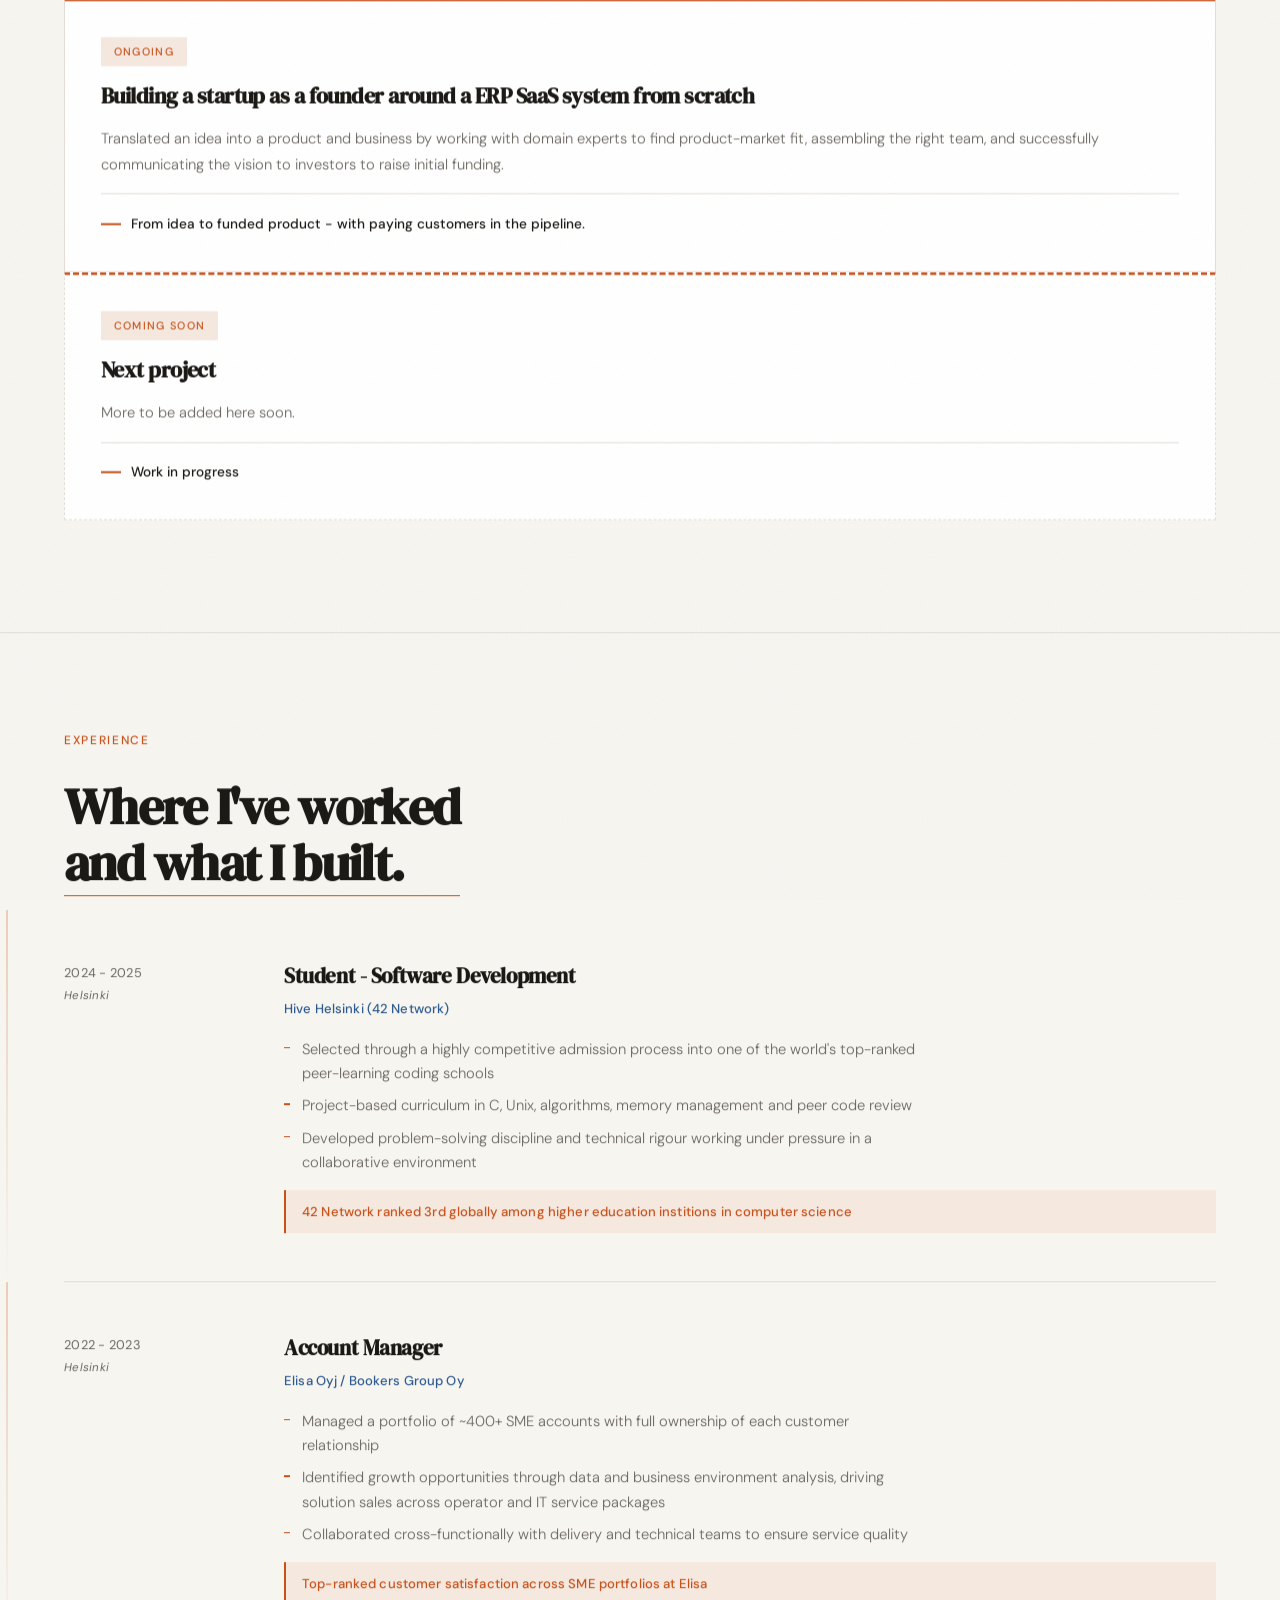
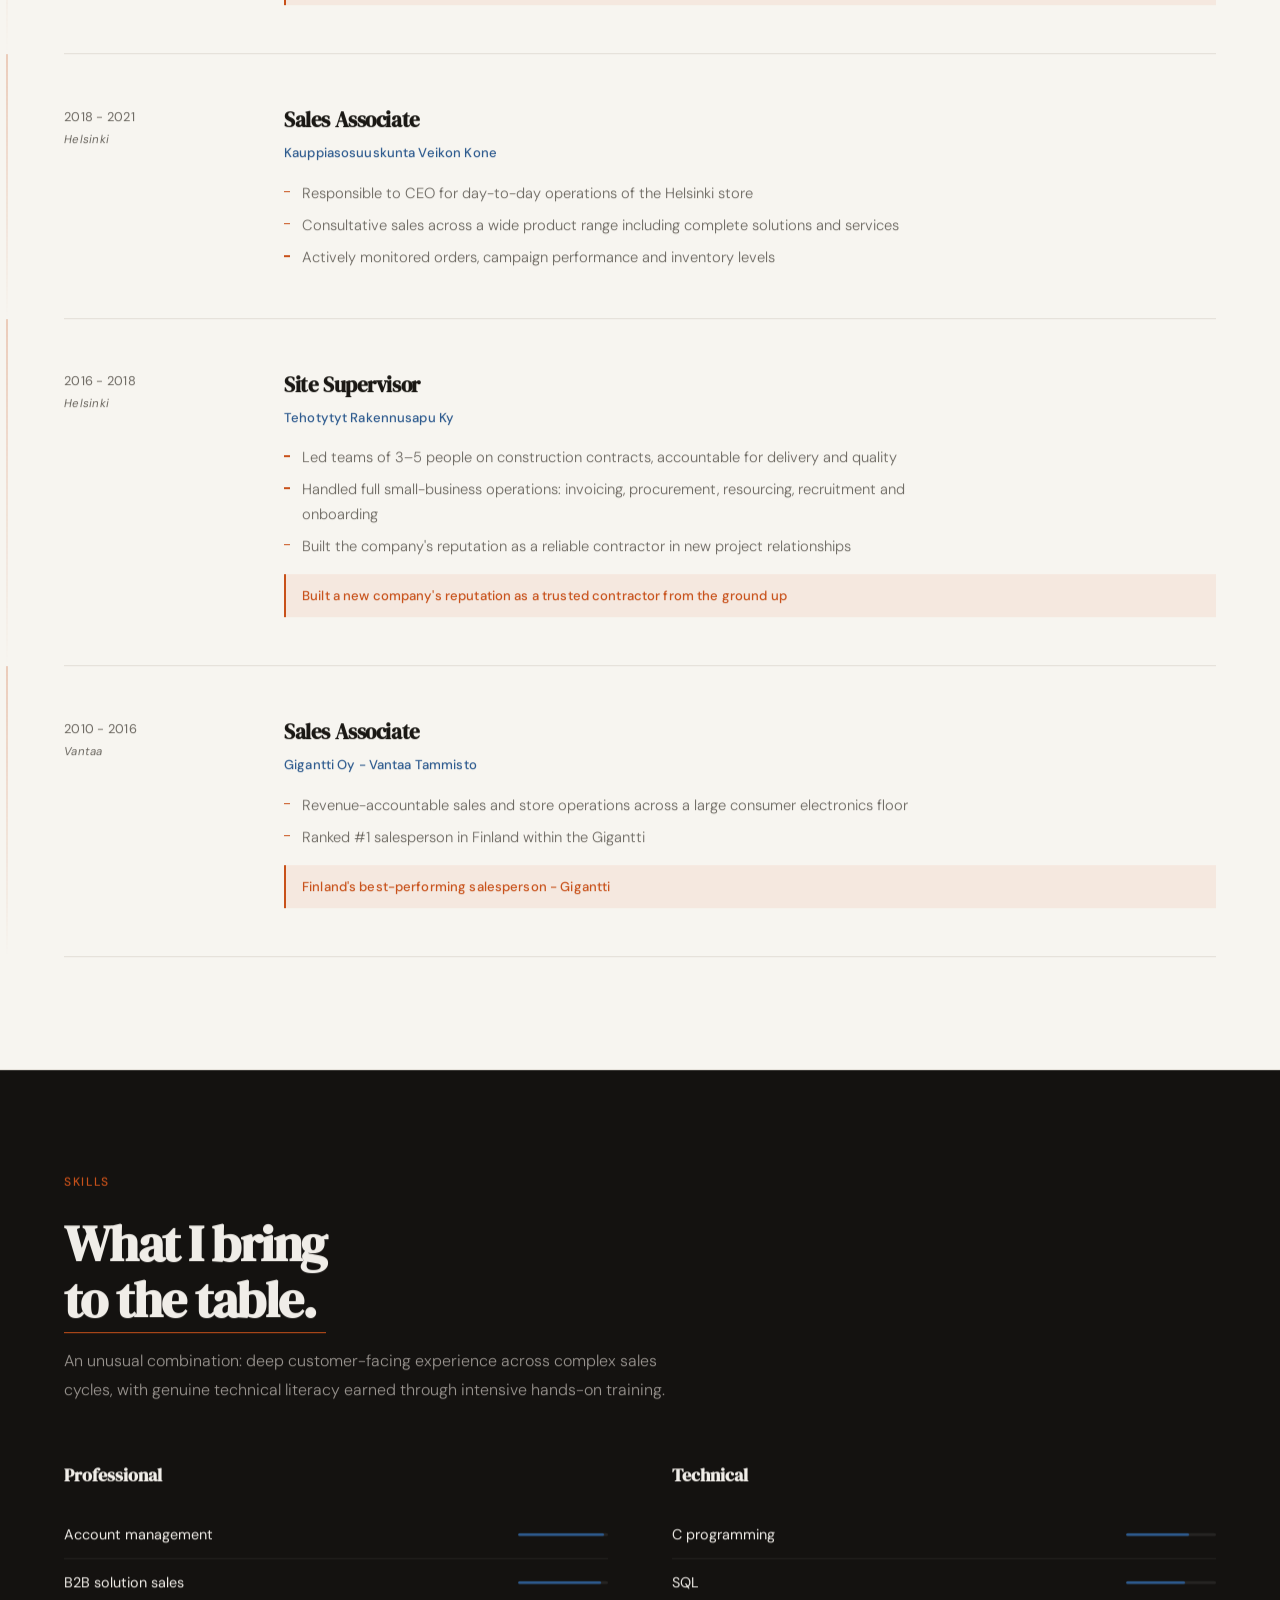
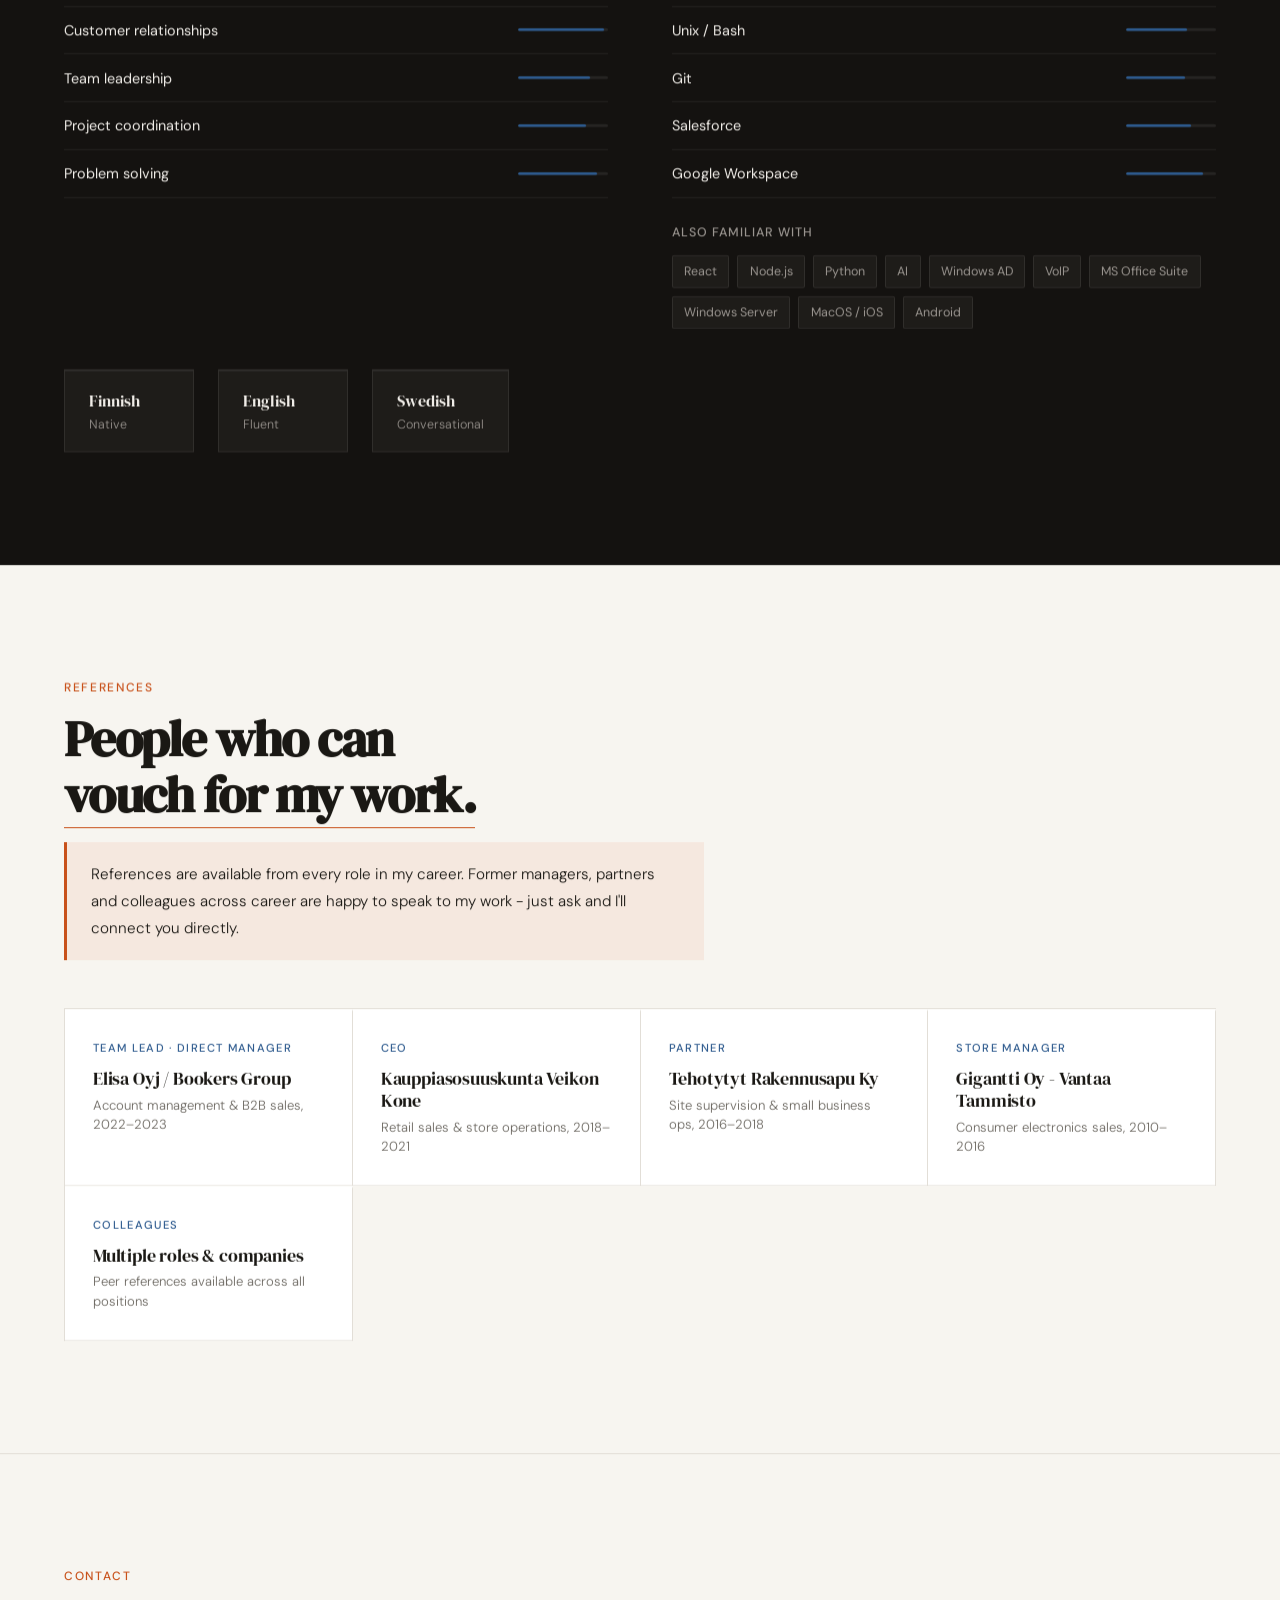
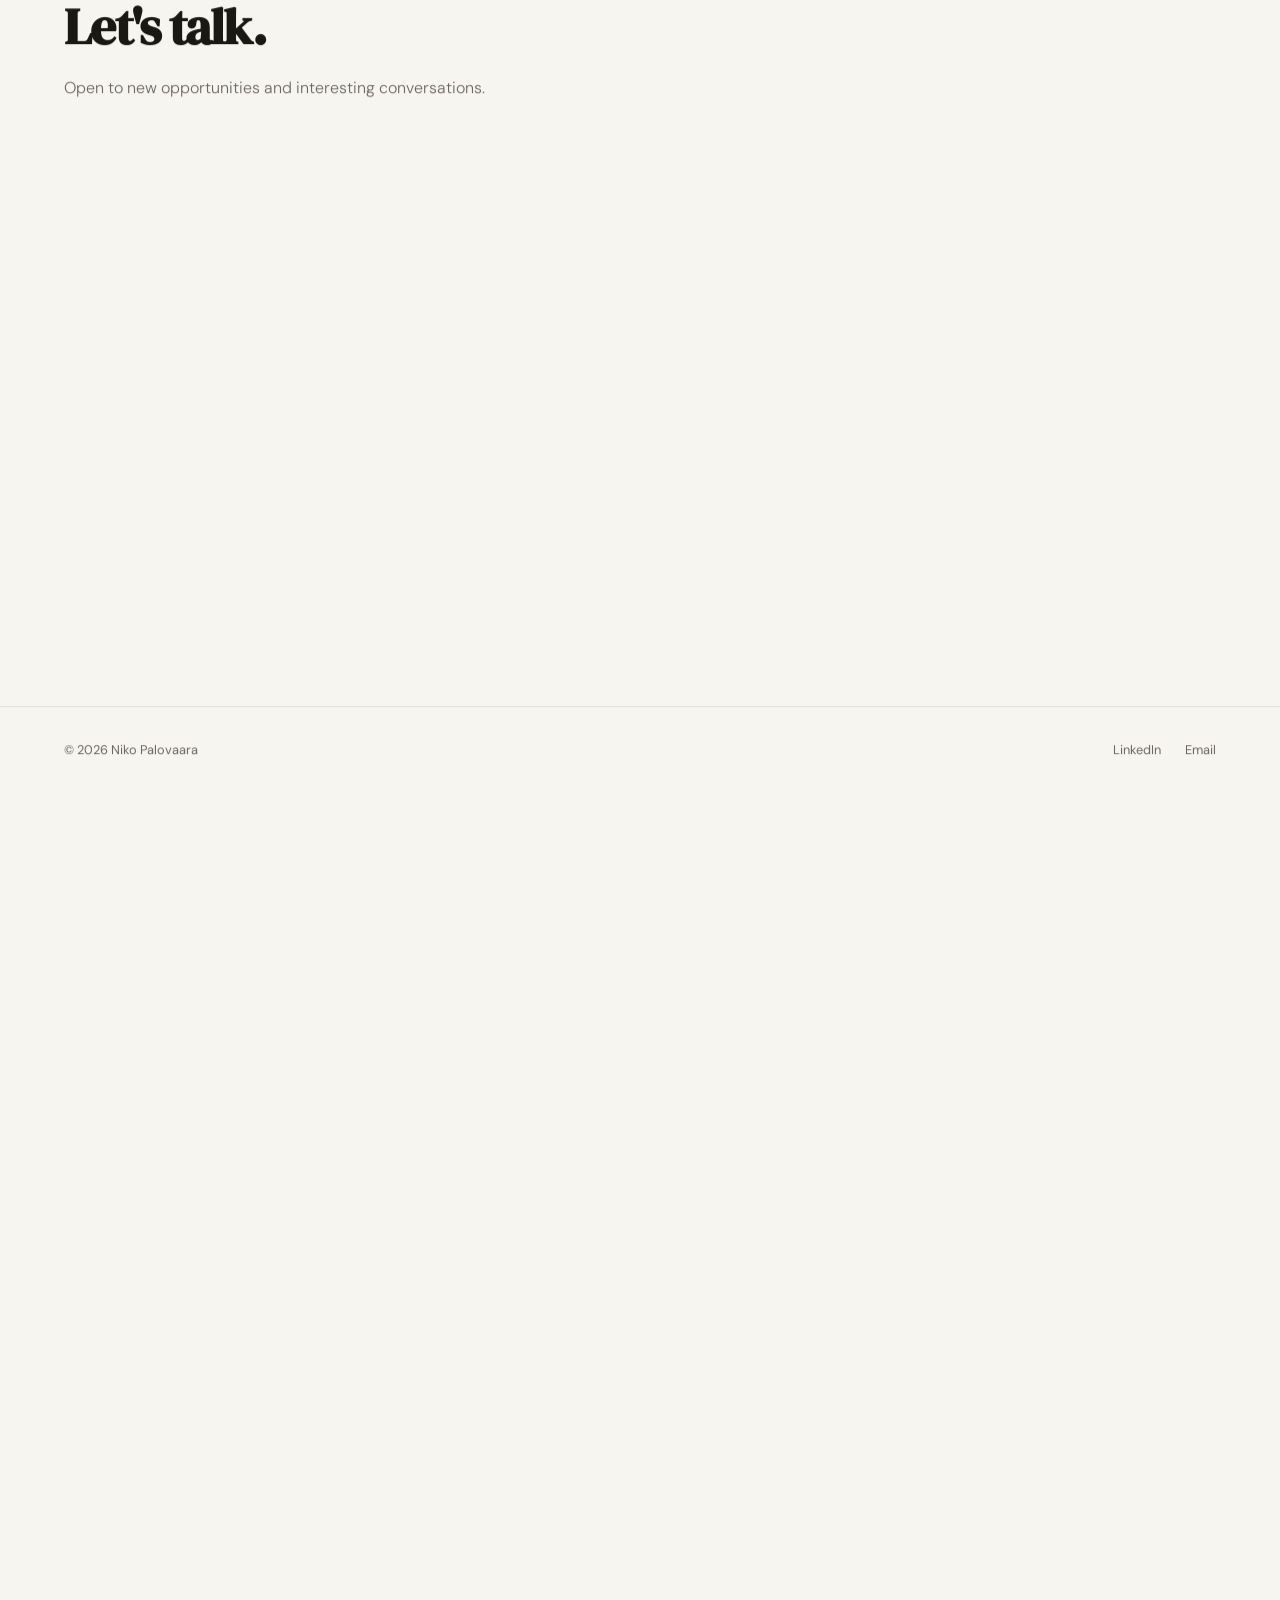
==== index.html @ 39fa77c0 "deploy updated version" ====
<!DOCTYPE html>
<html lang="en">
<head>
  <meta charset="UTF-8" />
  <meta name="viewport" content="width=device-width, initial-scale=1.0" />
  <title>Niko Palovaara - Portfolio</title>
  <link rel="preconnect" href="https://fonts.googleapis.com" />
  <link rel="preconnect" href="https://fonts.gstatic.com" crossorigin />
  <link href="https://fonts.googleapis.com/css2?family=DM+Serif+Display:ital@0;1&family=DM+Sans:wght@300;400;500&display=swap" rel="stylesheet" />
  <link rel="stylesheet" href="style.css" />
</head>
<body>

  <!-- ── NAVIGATION ── -->
  <nav>
    <a class="nav-name" href="#">Niko Palovaara</a>
    <ul class="nav-links" id="navLinks"></ul>
    <button class="nav-toggle" aria-label="Open menu" onclick="toggleNav()">
      <span></span><span></span><span></span>
    </button>
  </nav>

  <div class="nav-drawer" id="navDrawer">
    <button class="nav-drawer-close" aria-label="Close menu" onclick="closeNav()">
      <span></span><span></span>
    </button>
    <div id="navDrawerLinks"></div>
  </div>

  <!-- ── HERO ── -->
  <section class="hero">
    <div class="hero-content">
      <div class="hero-text" style="max-width: 60%;">
        <div class="hero-photo-col">
          <div class="hero-photo-wrap">
            <img src="[data-uri]" alt="Niko Palovaara" class="hero-photo" />
          </div>
        </div>
        <div class="hero-label">Sales & Management · Finland, Helsinki</div>
        <h1>Building revenue, teams, and solutions <em>from first call to signed contract.</em></h1>
        <p class="hero-sub">
          Over 10 years of sales and account management experience across domains with information technology - combined with hands-on technical skills from one of the world's
          most selective higher education institutions in computer science.
        </p>
        <div class="hero-cta-row">
          <a href="#experience" class="btn-primary">See my background</a>
          <a href="#contact" class="btn-ghost">Get in touch</a>
        </div>
      </div>
</div>
    <div class="hero-bg-text" aria-hidden="true">NP</div>
  </section>

  <!-- ── ACCOMPLISHMENTS ── -->
  <section id="accomplishments" class="section--dark">
    <div class="section-label">Accomplishments</div>
    <h2 class="section-title">A career measured<br>in results.</h2>
    <p class="section-intro">
      From leading Finland's best-performing sales floor to managing a portfolio of 400+ SME
      accounts at Elisa - the thread is consistent: real outcomes, not just activity.
    </p>
    <div class="stats-grid fade-in" id="statsGrid1"></div>
    <div class="stats-grid stats-grid--last fade-in" id="statsGrid2"></div>
  </section>

  <!-- ── SELECTED WORK ── -->
  <section id="work">
    <div class="section-label">Selected Work</div>
    <h2 class="section-title">Projects</h2>
    <p class="section-intro">
      Each project here is framed around the business problem,
      the approach taken, and the outcome delivered.
    </p>
    <div class="cases-grid fade-in" id="casesGrid"></div>
  </section>

  <!-- ── EXPERIENCE ── -->
  <section id="experience">
    <div class="section-label">Experience</div>
    <h2 class="section-title">Where I've worked<br>and what I built.</h2>
    <div class="timeline fade-in" id="timeline"></div>
  </section>

  <!-- ── SKILLS ── -->
  <section id="skills" class="section--dark">
    <div class="section-label">Skills</div>
    <h2 class="section-title">What I bring<br>to the table.</h2>
    <p class="section-intro">
      An unusual combination: deep customer-facing experience across complex sales cycles,
      with genuine technical literacy earned through intensive hands-on training.
    </p>
    <div class="skills-layout fade-in" id="skillsLayout"></div>
    <div class="lang-row fade-in" id="langRow"></div>
  </section>

  <!-- ── REFERENCES ── -->
  <section id="referrals">
    <div class="section-label">References</div>
    <h2 class="section-title">People who can<br>vouch for my work.</h2>
    <div class="referrals-intro">
      References are available from every role in my career. Former managers, partners
      and colleagues across career are happy to speak
      to my work - just ask and I'll connect you directly.
    </div>
    <div class="referrals-grid fade-in" id="referralsGrid"></div>
  </section>

  <!-- ── CONTACT ── -->
  <section id="contact">
    <div class="section-label">Contact</div>
    <h2 class="section-title">Let's talk.</h2>
    <p class="section-intro">
      Open to new opportunities and interesting conversations.
    </p>

    <div class="contact-layout fade-in">
      <div class="contact-info">

        <a id="emailLink" href="#" class="contact-link">
          <div>
            <span class="contact-link-label">Email</span>
            <span id="emailVal" class="contact-value contact-hidden">Click to reveal</span>
          </div>
          <div class="hp-field">
            <a href="/cdn-cgi/l/email-protection#4b2c24242c272e0b2c262a222765282426">Email</a>
          </div>
        </a>

        <a id="phoneLink" href="#" class="contact-link">
          <div>
            <span class="contact-link-label">Phone</span>
            <span id="phoneVal" class="contact-value contact-hidden">Click to reveal</span>
          </div>
          <div class="hp-field">
            <a href="tel:+358509999999">Phone</a>
          </div>
        </a>

        <div class="contact-link contact-link--badge">
          <div>
            <span class="contact-link-label">LinkedIn</span>
            <a href="https://fi.linkedin.com/in/nikopalovaara" target="_blank" rel="noopener" class="li-custom-badge">
              <div class="li-badge-avatar">
                <img id="liAvatar" alt="Niko Palovaara" class="li-badge-avatar-img" />
              </div>
              <div class="li-badge-body">
                <div class="li-badge-name">Niko Palovaara</div>
                <div class="li-badge-title">Solving problems and providing solutions</div>
                <div class="li-badge-meta">
                  <svg width="13" height="13" viewBox="0 0 24 24" fill="#0A66C2" xmlns="http://www.w3.org/2000/svg">
                    <path d="M20.447 20.452h-3.554v-5.569c0-1.328-.027-3.037-1.852-3.037-1.853 0-2.136 1.445-2.136 2.939v5.667H9.351V9h3.414v1.561h.046c.477-.9 1.637-1.85 3.37-1.85 3.601 0 4.267 2.37 4.267 5.455v6.286zM5.337 7.433a2.062 2.062 0 0 1-2.063-2.065 2.064 2.064 0 1 1 2.063 2.065zm1.782 13.019H3.555V9h3.564v11.452zM22.225 0H1.771C.792 0 0 .774 0 1.729v20.542C0 23.227.792 24 1.771 24h20.451C23.2 24 24 23.227 24 22.271V1.729C24 .774 23.2 0 22.222 0h.003z"/>
                  </svg>
                  <span>View profile</span>
                </div>
              </div>
            </a>
          </div>
        </div>

        <div class="contact-link contact-link--static">
          <div>
            <span class="contact-link-label">Based in</span>
            Helsinki, Finland
          </div>
        </div>

      </div>
    </div>
  </section>

  <!-- ── FOOTER ── -->
  <footer>
    <span>© 2026 Niko Palovaara</span>
    <div class="footer-links">
      <a href="https://linkedin.com/in/nikopalovaara" target="_blank" rel="noopener">LinkedIn</a>
      <a id="footerEmail" href="#">Email</a>
    </div>
  </footer>

  <script src="script.js"></script>
</body>
</html>
---- style.css ----
*, *::before, *::after { box-sizing: border-box; margin: 0; padding: 0; }

:root {
  --bg: #F7F5F0;
  --surface: #FFFFFF;
  --ink: #1A1814;
  --ink-muted: #6B6760;
  --accent: #C8511A;
  --accent-light: #F5E8DF;
  --border: #E2DED7;
  --serif: 'DM Serif Display', Georgia, serif;
  --sans: 'DM Sans', system-ui, sans-serif;
  --accent2: #2D5A8E;
  --accent2-light: #E0EAF5;
  --dark-bg: #141210;
  --dark-surface: #1E1C19;
  --dark-border: rgba(255,255,255,0.08);
  --dark-ink: #F0EDE8;
  --dark-muted: #9A9590;
}

html { scroll-behavior: smooth; }

body {
  font-family: var(--sans);
  background: var(--bg);
  color: var(--ink);
  font-size: 16px;
  line-height: 1.7;
}

nav {
  position: fixed;
  top: 0; left: 0; right: 0;
  z-index: 100;
  display: flex;
  justify-content: space-between;
  align-items: center;
  padding: 1.25rem 5%;
  background: rgba(247, 245, 240, 0.9);
  backdrop-filter: blur(12px);
  border-bottom: 1px solid var(--border);
}

.nav-name {
  font-family: var(--serif);
  font-size: 1.15rem;
  letter-spacing: -0.02em;
  color: var(--ink);
  text-decoration: none;
}

.nav-links { display: flex; gap: 2rem; list-style: none; align-items: center; }

/* ── NAV LINKEDIN ICON (desktop) ── */
.nav-li-btn {
  display: flex;
  align-items: center;
  justify-content: center;
  width: 30px;
  height: 30px;
  border-radius: 50%;
  background: var(--ink-muted);
  flex-shrink: 0;
  text-decoration: none;
  transition: opacity 0.2s, transform 0.2s;
}
.nav-li-btn:hover { background: var(--accent); opacity: 0.82; transform: scale(1.08); }
.nav-li-btn svg { width: 15px; height: 15px; fill: #fff; display: block; }

/* ── NAV LINKEDIN LINK (mobile drawer) ── */
.nav-drawer-li {
  display: flex;
  align-items: center;
  gap: 0.6rem;
}
.nav-drawer-li svg { width: 22px; height: 22px; fill: #0A66C2; flex-shrink: 0; }

.nav-links a {
  font-size: 0.85rem;
  font-weight: 500;
  letter-spacing: 0.06em;
  text-transform: uppercase;
  color: var(--ink-muted);
  text-decoration: none;
  transition: color 0.2s;
}

.nav-links a:hover { color: var(--accent); }

.hero {
  min-height: 100vh;
  display: flex;
  flex-direction: column;
  justify-content: flex-end;
  padding: 10rem 5% 6rem;
  border-bottom: 1px solid var(--border);
  position: relative;
  overflow: hidden;
}

/* ── Hero layout: single column, text + photo stacked ── */
.hero-content {
  display: flex;
  flex-direction: row;
  align-items: flex-end;
  width: 100%;
  position: relative;
  z-index: 1;
}

.hero-text {
  display: flex;
  flex-direction: column;
  max-width: 60%;
}

/* Photo: sits above the text in the hero-text column, editorial byline style */
.hero-photo-col {
  margin-bottom: 2rem;
}

.hero-photo-wrap {
  width: 200px;
  height: 200px;
  border-radius: 50%;
  overflow: hidden;
  border: 2px solid var(--border);
  box-shadow: 0 0 0 6px var(--bg), 0 0 0 7px var(--border);
}

.hero-photo {
  width: 100%;
  height: 100%;
  object-fit: cover;
  object-position: center 12%;
  display: block;
  filter: grayscale(15%);
  transition: filter 0.4s ease;
}

.hero-photo:hover { filter: grayscale(0%); }

.hero-label {
  display: inline-flex;
  align-items: center;
  gap: 0.75rem;
  font-size: 0.72rem;
  font-weight: 500;
  letter-spacing: 0.16em;
  text-transform: uppercase;
  color: var(--accent);
  margin-bottom: 1.75rem;
}

.hero h1 {
  font-family: var(--serif);
  font-size: clamp(3rem, 6.5vw, 6.2rem);
  line-height: 1.04;
  letter-spacing: -0.04em;
  color: var(--ink);
  max-width: 17ch;
  margin-bottom: 2.25rem;
}

.hero h1 em { font-style: italic; color: var(--accent); }

.hero-sub {
  font-size: 1.1rem;
  color: var(--ink-muted);
  max-width: 48ch;
  margin-bottom: 3.25rem;
  font-weight: 300;
  line-height: 1.8;
}

.hero-cta-row { display: flex; gap: 1rem; align-items: center; flex-wrap: wrap; }

.btn-primary {
  display: inline-block;
  background: var(--accent);
  color: #fff;
  padding: 0.9rem 2.25rem;
  border-radius: 2px;
  font-size: 0.85rem;
  font-weight: 500;
  text-decoration: none;
  letter-spacing: 0.06em;
  text-transform: uppercase;
  transition: opacity 0.2s, transform 0.2s;
}

.btn-primary:hover { opacity: 0.88; transform: translateY(-1px); }

.btn-ghost {
  display: inline-block;
  color: var(--ink);
  padding: 0.85rem 0;
  font-size: 0.9rem;
  font-weight: 500;
  text-decoration: none;
  border-bottom: 1.5px solid var(--ink);
  transition: color 0.2s, border-color 0.2s;
}

.btn-ghost:hover { color: var(--accent); border-color: var(--accent); }

.hero-bg-text {
  position: absolute;
  right: -1%;
  bottom: -8%;
  font-family: var(--serif);
  font-size: clamp(10rem, 22vw, 26rem);
  color: rgba(0,0,0,0.025);
  user-select: none;
  pointer-events: none;
  line-height: 1;
  letter-spacing: -0.05em;
}

section { padding: 7rem 5%; border-bottom: 1px solid var(--border); }

/* ── DARK SECTIONS ── */
section.section--dark {
  background: var(--dark-bg);
  border-bottom-color: var(--dark-border);
}

section.section--dark .section-label { color: var(--accent); }

section.section--dark .section-title { color: var(--dark-ink); }

section.section--dark .section-intro { color: var(--dark-muted); }

/* Stat cards on dark background */
section.section--dark .stat-card {
  background: var(--dark-surface);
}

section.section--dark .stats-grid {
  border-color: var(--dark-border);
}

section.section--dark .stat-card {
  border-color: var(--dark-border);
}

section.section--dark .stat-label { color: var(--dark-ink); }

section.section--dark .stat-context { color: var(--dark-muted); }

section.section--dark .section-title::after { background: var(--accent); }

/* Skills on dark */
section.section--dark .skill-group h3 { color: var(--dark-ink); }
section.section--dark .skill-name { color: var(--dark-ink); }
section.section--dark .skill-item { border-bottom-color: var(--dark-border); }
section.section--dark .skill-bar-wrap { background: var(--dark-border); }
section.section--dark .skill-bar { background: var(--accent2); }
section.section--dark .skill-tag {
  background: var(--dark-surface);
  border-color: var(--dark-border);
  color: var(--dark-muted);
}
section.section--dark .skill-also-label { color: var(--dark-muted); }
section.section--dark .lang-card {
  background: var(--dark-surface);
  border-color: var(--dark-border);
}
section.section--dark .lang-name { color: var(--dark-ink); }
section.section--dark .lang-level { color: var(--dark-muted); }

.section-label {
  font-size: 0.75rem;
  font-weight: 500;
  letter-spacing: 0.14em;
  text-transform: uppercase;
  color: var(--accent);
  margin-bottom: 0.75rem;
}

.section-title {
  font-family: var(--serif);
  font-size: clamp(2rem, 4vw, 3.2rem);
  letter-spacing: -0.03em;
  line-height: 1.1;
  color: var(--ink);
  margin-bottom: 1.25rem;
}

.section-intro {
  font-size: 1rem;
  color: var(--ink-muted);
  max-width: 56ch;
  font-weight: 300;
  line-height: 1.8;
  margin-bottom: 3.5rem;
}

.stats-grid {
  display: grid;
  grid-template-columns: repeat(auto-fit, minmax(200px, 1fr));
  gap: 0;
  border-top: 1px solid var(--border);
  border-left: 1px solid var(--border);
  margin-bottom: 0;
}

.stat-card {
  background: var(--surface);
  padding: 2.75rem 2.25rem;
  display: flex;
  flex-direction: column;
  gap: 0.6rem;
  border-right: 1px solid var(--border);
  border-bottom: 1px solid var(--border);
}

.stat-number {
  font-family: var(--serif);
  font-size: 3.5rem;
  line-height: 1;
  letter-spacing: -0.05em;
  color: var(--accent);
}

.stat-label {
  font-size: 0.85rem;
  font-weight: 500;
  color: var(--ink);
  line-height: 1.4;
}

.stat-context {
  font-size: 0.8rem;
  color: var(--ink-muted);
  font-weight: 300;
}
.case-card {
  background: var(--surface);
  border: 1px solid var(--border);
  border-top: 3px solid var(--accent);
  padding: 2.25rem;
  display: flex;
  flex-direction: column;
  gap: 1rem;
  transition: border-color 0.2s;
}

.case-card:hover { border-color: var(--accent); }

.case-tag {
  display: inline-block;
  background: var(--accent-light);
  color: var(--accent);
  font-size: 0.68rem;
  font-weight: 500;
  letter-spacing: 0.12em;
  text-transform: uppercase;
  padding: 0.32rem 0.8rem;
  border-radius: 1px;
  align-self: flex-start;
}

.case-card h3 {
  font-family: var(--serif);
  font-size: 1.4rem;
  letter-spacing: -0.025em;
  line-height: 1.25;
  color: var(--ink);
}

.case-card p {
  font-size: 0.92rem;
  color: var(--ink-muted);
  font-weight: 300;
  line-height: 1.75;
  flex: 1;
}

.case-result {
  border-top: 1px solid var(--border);
  padding-top: 1.1rem;
  font-size: 0.85rem;
  font-weight: 500;
  color: var(--ink);
  display: flex;
  align-items: center;
  gap: 0.6rem;
}

.case-result::before {
  content: '';
  display: inline-block;
  width: 20px;
  height: 2px;
  background: var(--accent);
  flex-shrink: 0;
}
/* ── CASE STUDIES ── */
.timeline { display: flex; flex-direction: column; }

.timeline-item {
  display: grid;
  grid-template-columns: 180px 1fr;
  gap: 2.5rem;
  padding: 3rem 0;
  border-bottom: 1px solid var(--border);
}

.timeline-period {
  font-size: 0.8rem;
  color: var(--ink-muted);
  padding-top: 0.3rem;
  font-weight: 400;
  line-height: 1.5;
  letter-spacing: 0.02em;
}

.timeline-org {
  font-size: 0.72rem;
  color: var(--ink-muted);
  margin-top: 0.3rem;
  font-style: italic;
}

.timeline-content h3 {
  font-family: var(--serif);
  font-size: 1.3rem;
  color: var(--ink);
  margin-bottom: 0.3rem;
  letter-spacing: -0.02em;
}

.timeline-company {
  font-size: 0.82rem;
  color: var(--accent2);
  font-weight: 500;
  margin-bottom: 1rem;
  letter-spacing: 0.01em;
}

.timeline-content ul {
  list-style: none;
  display: flex;
  flex-direction: column;
  gap: 0.5rem;
}

.timeline-content ul li {
  font-size: 0.92rem;
  color: var(--ink-muted);
  padding-left: 1.1rem;
  position: relative;
  font-weight: 300;
  line-height: 1.65;
  max-width: 64ch;
}

.timeline-content ul li::before {
  content: '';
  position: absolute;
  left: 0;
  top: 0.68em;
  width: 6px;
  height: 1.5px;
  background: var(--accent);
}

.timeline-highlight {
  margin-top: 1rem;
  background: var(--accent-light);
  border-left: 2px solid var(--accent);
  padding: 0.65rem 1rem;
  font-size: 0.82rem;
  color: var(--accent);
  font-weight: 500;
  letter-spacing: 0.01em;
}

.skills-layout {
  display: grid;
  grid-template-columns: 1fr 1fr;
  gap: 4rem;
}

.skill-group h3 {
  font-family: var(--serif);
  font-size: 1.1rem;
  margin-bottom: 1.25rem;
  color: var(--ink);
}

.skill-item {
  display: flex;
  justify-content: space-between;
  align-items: center;
  padding: 0.7rem 0;
  border-bottom: 1px solid var(--border);
  font-size: 0.9rem;
}

.skill-name { color: var(--ink); font-weight: 400; }

.skill-bar-wrap {
  width: 90px;
  height: 3px;
  background: var(--border);
  border-radius: 2px;
  overflow: hidden;
}

.skill-bar { height: 100%; background: var(--accent2); border-radius: 2px; }

.skill-tags { display: flex; flex-wrap: wrap; gap: 0.5rem; margin-top: 0.5rem; }

.skill-tag {
  background: var(--bg);
  border: 1px solid var(--border);
  color: var(--ink-muted);
  font-size: 0.78rem;
  padding: 0.3rem 0.7rem;
  border-radius: 2px;
}

.lang-row { display: flex; gap: 1.5rem; flex-wrap: wrap; margin-top: 2.5rem; }

.lang-card {
  background: var(--surface);
  border: 1px solid var(--border);
  border-top: 2px solid var(--accent2);
  padding: 1rem 1.5rem;
  min-width: 130px;
}

.lang-name { font-family: var(--serif); font-size: 1rem; color: var(--ink); }
.lang-level { font-size: 0.78rem; color: var(--ink-muted); font-weight: 300; }

.contact-layout {
  display: flex;
  align-items: flex-start;
  gap: 4rem;
}

.contact-info { display: flex; flex-direction: column; flex: 1; max-width: 520px; }

.contact-badge {
  flex-shrink: 0;
  padding-top: 0.25rem;
}

/* hide LinkedIn badge fallback link */
.LI-profile-badge .badge-base__link {
  display: none !important;
}

/* prevent badge from inheriting hover arrow */
.contact-link--badge { cursor: default; }
.contact-link--badge::after { display: none; }
.contact-link--badge > div { display: flex; flex-direction: column; gap: 0.6rem; }

/* custom LinkedIn badge */
.li-custom-badge {
  display: flex;
  align-items: center;
  gap: 0.85rem;
  background: #fff;
  border: 1px solid #e0e0e0;
  border-radius: 3px;
  padding: 0.85rem 1.1rem;
  text-decoration: none;
  transition: box-shadow 0.2s, border-color 0.2s;
  max-width: 320px;
}

.li-custom-badge:hover {
  border-color: #0A66C2;
  box-shadow: 0 4px 16px rgba(10,102,194,0.12);
}

.li-badge-avatar {
  width: 52px;
  height: 52px;
  border-radius: 50%;
  background: #0A66C2;
  display: flex;
  align-items: center;
  justify-content: center;
  flex-shrink: 0;
}

.li-badge-body {
  display: flex;
  flex-direction: column;
  gap: 0.18rem;
}

.li-badge-name {
  font-family: var(--serif);
  font-size: 1rem;
  color: var(--ink);
  line-height: 1.2;
}

.li-badge-title {
  font-size: 0.78rem;
  color: var(--ink-muted);
  font-weight: 300;
}

.li-badge-meta {
  display: flex;
  align-items: center;
  gap: 0.3rem;
  margin-top: 0.25rem;
}

.li-badge-meta span {
  font-size: 0.72rem;
  font-weight: 500;
  color: #0A66C2;
  letter-spacing: 0.02em;
}

.contact-link {
  display: flex;
  align-items: center;
  gap: 1rem;
  text-decoration: none;
  color: var(--ink);
  font-size: 0.95rem;
  padding: 1.1rem 0;
  border-bottom: 1px solid var(--border);
  transition: color 0.2s;
}

.contact-link:hover { color: var(--accent); }

.contact-link-label {
  font-size: 0.7rem;
  font-weight: 500;
  letter-spacing: 0.1em;
  text-transform: uppercase;
  color: var(--ink-muted);
  display: block;
  margin-bottom: 0.1rem;
}

/* stats second row */
.stats-grid--last { margin-bottom: 0; }

/* skill "also familiar with" block */
.skill-also { margin-top: 1.5rem; }

.skill-also-label {
  font-size: 0.78rem;
  font-weight: 500;
  letter-spacing: 0.08em;
  text-transform: uppercase;
  color: var(--ink-muted);
  margin-bottom: 0.75rem;
}

/* static (non-interactive) contact row */
.contact-link--static {
  cursor: default;
  pointer-events: none;
}

.contact-link--static::after { display: none; }

/* LinkedIn badge avatar image */
.li-badge-avatar-img {
  width: 52px;
  height: 52px;
  object-fit: cover;
  border-radius: 50%;
  display: block;
}

footer {
  padding: 2rem 5%;
  display: flex;
  justify-content: space-between;
  align-items: center;
  font-size: 0.8rem;
  color: var(--ink-muted);
}

footer a { color: var(--ink-muted); text-decoration: none; }
footer a:hover { color: var(--accent); }

.footer-links { display: flex; gap: 1.5rem; }

.fade-in {
  opacity: 0;
  transform: translateY(28px);
  transition: opacity 0.65s ease, transform 0.65s ease;
}

.fade-in.visible { opacity: 1; transform: none; }

/* stagger children when parent is fade-in */
.fade-in.visible .stat-card:nth-child(1) { transition-delay: 0.05s; }
.fade-in.visible .stat-card:nth-child(2) { transition-delay: 0.10s; }
.fade-in.visible .stat-card:nth-child(3) { transition-delay: 0.15s; }
.fade-in.visible .stat-card:nth-child(4) { transition-delay: 0.20s; }

/* skill bar animation */
.skill-bar {
  height: 100%;
  background: var(--accent2);
  border-radius: 2px;
  width: 0 !important;
  transition: width 0.9s cubic-bezier(0.22, 1, 0.36, 1);
}

.skills-layout.visible .skill-bar { width: var(--bar-w) !important; }

/* case card lift on hover */
.case-card {
  transition: border-color 0.2s, transform 0.2s, box-shadow 0.2s;
}

.case-card:hover {
  border-color: var(--accent);
  transform: translateY(-3px);
  box-shadow: 0 8px 24px rgba(0,0,0,0.06);
}

/* stat cards */
.stat-card {
  transition: transform 0.2s, box-shadow 0.2s;
}
.stat-card:hover {
  transform: translateY(-3px);
  box-shadow: 0 8px 24px rgba(0,0,0,0.06);
}

/* referral cards */
.referral-card {
  transition: outline-color 0.2s, transform 0.2s, box-shadow 0.2s;
}
.referral-card:hover {
  outline-color: var(--accent);
  transform: translateY(-3px);
  box-shadow: 0 8px 24px rgba(0,0,0,0.06);
}

/* language cards */
.lang-card {
  transition: border-color 0.2s, transform 0.2s, box-shadow 0.2s;
}
.lang-card:hover {
  border-color: var(--accent);
  transform: translateY(-3px);
  box-shadow: 0 8px 24px rgba(0,0,0,0.06);
}

/* coming soon card */
.case-card.coming-soon {
  border-style: dashed;
  opacity: 0.5;
  pointer-events: none;
}

.case-card.coming-soon:hover {
  transform: none;
  box-shadow: none;
  border-color: var(--border);
}

/* active nav link */
.nav-links a.active { color: var(--accent); }

/* contact link arrow */
.contact-link::after {
  content: '→';
  margin-left: auto;
  font-size: 0.9rem;
  color: var(--border);
  transition: color 0.2s, transform 0.2s;
}

.contact-link:hover::after {
  color: var(--accent);
  transform: translateX(3px);
}

.nav-drawer-close {
  position: absolute;
  top: 1.5rem;
  right: 5%;
  width: 36px;
  height: 36px;
  background: none;
  border: none;
  cursor: pointer;
  display: flex;
  align-items: center;
  justify-content: center;
}

.nav-drawer-close span {
  position: absolute;
  width: 22px;
  height: 1.5px;
  background: var(--ink);
}

.nav-drawer-close span:nth-child(1) { transform: rotate(45deg); }
.nav-drawer-close span:nth-child(2) { transform: rotate(-45deg); }

/* obfuscated contact values */
.contact-value { font-size: 0.95rem; color: var(--ink); }

/* copied feedback */
.contact-value.contact-copied-feedback {
  color: var(--accent);
  font-weight: 500;
}

/* ── HAMBURGER NAV ── */
.nav-toggle {
  display: none;
  flex-direction: column;
  gap: 5px;
  background: none;
  border: none;
  cursor: pointer;
  padding: 4px;
  z-index: 200;
}

.nav-toggle span {
  display: block;
  width: 22px;
  height: 1.5px;
  background: var(--ink);
  transition: transform 0.25s, opacity 0.25s;
}

.nav-toggle.open span:nth-child(1) { transform: translateY(6.5px) rotate(45deg); }
.nav-toggle.open span:nth-child(2) { opacity: 0; }
.nav-toggle.open span:nth-child(3) { transform: translateY(-6.5px) rotate(-45deg); }

.nav-drawer {
  display: none;
  position: fixed;
  top: 0; left: 0; right: 0; bottom: 0;
  background: var(--bg);
  z-index: 150;
  flex-direction: column;
  justify-content: center;
  align-items: center;
  gap: 2.5rem;
}

.nav-drawer.open { display: flex; }

#navDrawerLinks {
  display: flex;
  flex-direction: column;
  align-items: center;
  gap: 2.5rem;
}

.nav-drawer a {
  font-family: var(--serif);
  font-size: 2rem;
  color: var(--ink);
  text-decoration: none;
  letter-spacing: -0.02em;
  transition: color 0.2s;
}

.nav-drawer a:hover { color: var(--accent); }

/* ── REFERRALS ── */
.referrals-intro {
  background: var(--accent-light);
  border-left: 3px solid var(--accent);
  padding: 1.2rem 1.5rem;
  font-size: 0.95rem;
  color: var(--ink);
  font-weight: 300;
  line-height: 1.75;
  max-width: 640px;
  margin-bottom: 3rem;
}

.referrals-grid {
  display: grid;
  grid-template-columns: repeat(auto-fit, minmax(240px, 1fr));
  gap: 0;
  border-top: 1px solid var(--border);
  border-left: 1px solid var(--border);
}

.referral-card {
  background: var(--surface);
  padding: 1.75rem 1.75rem;
  display: flex;
  flex-direction: column;
  gap: 0.35rem;
  border-right: 1px solid var(--border);
  border-bottom: 1px solid var(--border);
  border-top: 2px solid transparent;
  transition: border-top-color 0.2s, border-right-color 0.2s, transform 0.2s, box-shadow 0.2s;
}

.referral-card:hover {
  border-top-color: var(--accent2);
  transform: translateY(-3px);
  box-shadow: 0 8px 24px rgba(0,0,0,0.06);
}

.referral-role {
  font-size: 0.7rem;
  font-weight: 500;
  letter-spacing: 0.12em;
  text-transform: uppercase;
  color: var(--accent2);
  margin-bottom: 0.25rem;
}

.referral-name {
  font-family: var(--serif);
  font-size: 1.1rem;
  color: var(--ink);
  line-height: 1.25;
  letter-spacing: -0.01em;
}

.referral-company {
  font-size: 0.82rem;
  color: var(--ink-muted);
  font-weight: 300;
  line-height: 1.5;
}

.hp-field {
  position: absolute;
  left: -9999px;
  opacity: 0;
}

@media (max-width: 700px) {
  .hero {
    padding: 7rem 5% 4rem;
    justify-content: flex-start;
    min-height: 100svh;
  }
  .hero-content {
    display: flex;
    flex-direction: row;
  }
  .hero-photo-col {
    margin-bottom: 1.5rem;
  }
  .hero-photo-wrap {
    width: 90px;
    height: 90px;
    box-shadow: 0 0 0 4px var(--bg), 0 0 0 5px var(--border);
  }
  .hero-text { max-width: 100%; }
  .hero h1 { font-size: clamp(2.4rem, 9vw, 3.5rem); }
  .nav-links { display: none; }
  .nav-toggle { display: flex; }
  .skills-layout { grid-template-columns: 1fr; gap: 2.5rem; }
  .timeline-item { grid-template-columns: 1fr; gap: 0.5rem; }
  .cases-grid { grid-template-columns: 1fr; }
  .referrals-grid { grid-template-columns: 1fr; }
  .contact-layout { flex-direction: column; gap: 2.5rem; }
  section { padding: 5rem 5%; }
}

@media (max-width: 900px) {
  .stats-grid { grid-template-columns: repeat(2, 1fr); }
  .referrals-grid { grid-template-columns: repeat(2, 1fr); }
}

@media (max-width: 480px) {
  .stats-grid { grid-template-columns: 1fr; }
  .referrals-grid { grid-template-columns: 1fr; }
}

/* ═══════════════════════════════════════════
   VISUAL EFFECTS
   ═══════════════════════════════════════════ */

/* ── Grain texture overlay ── */
body::before {
  content: '';
  position: fixed;
  inset: 0;
  z-index: 9999;
  pointer-events: none;
  opacity: 0.028;
  background-image: url("data:image/svg+xml,%3Csvg viewBox='0 0 256 256' xmlns='http://www.w3.org/2000/svg'%3E%3Cfilter id='noise'%3E%3CfeTurbulence type='fractalNoise' baseFrequency='0.9' numOctaves='4' stitchTiles='stitch'/%3E%3C/filter%3E%3Crect width='100%25' height='100%25' filter='url(%23noise)'/%3E%3C/svg%3E");
  background-size: 180px 180px;
}

/* ── Animated accent line under nav ── */
nav::after {
  content: '';
  position: absolute;
  bottom: -1px;
  left: 0;
  width: 100%;
  height: 1px;
  background: linear-gradient(90deg,
    transparent 0%,
    var(--accent) 30%,
    var(--accent-light) 50%,
    var(--accent) 70%,
    transparent 100%
  );
  background-size: 200% 100%;
  animation: shimmer 6s ease-in-out infinite;
  opacity: 0.5;
}

@keyframes shimmer {
  0%   { background-position: 200% 0; }
  100% { background-position: -200% 0; }
}

/* ── Hero: soft radial glow behind headline ── */
.hero::before {
  content: '';
  position: absolute;
  top: 20%;
  left: -10%;
  width: 60vw;
  height: 60vw;
  background: radial-gradient(ellipse at center,
    rgba(200, 81, 26, 0.06) 0%,
    transparent 70%
  );
  pointer-events: none;
  animation: pulseGlow 8s ease-in-out infinite alternate;
}

@keyframes pulseGlow {
  from { transform: scale(1) translateY(0); opacity: 0.6; }
  to   { transform: scale(1.12) translateY(-3%); opacity: 1; }
}

/* ── Hero: abstract geometric grid pattern (upper right) ── */
.hero::after {
  content: '';
  position: absolute;
  top: 0;
  right: 0;
  width: 52%;
  height: 100%;
  pointer-events: none;
  z-index: 0;
  background-image:
    linear-gradient(rgba(200,81,26,0.055) 1px, transparent 1px),
    linear-gradient(90deg, rgba(200,81,26,0.055) 1px, transparent 1px),
    radial-gradient(circle at 70% 38%, rgba(200,81,26,0.07) 0%, transparent 55%);
  background-size: 48px 48px, 48px 48px, 100% 100%;
  -webkit-mask-image: radial-gradient(ellipse 80% 90% at 80% 40%, black 20%, transparent 80%);
  mask-image: radial-gradient(ellipse 80% 90% at 80% 40%, black 20%, transparent 80%);
}

/* ── Stat cards: magnetic hover glow ── */
.stat-card {
  position: relative;
  overflow: hidden;
}

.stat-card::before {
  content: '';
  position: absolute;
  inset: 0;
  background: radial-gradient(
    circle at var(--mx, 50%) var(--my, 50%),
    rgba(200, 81, 26, 0.04) 0%,
    transparent 45%
  );
  opacity: 0;
  transition: opacity 0.3s;
  pointer-events: none;
}

.stat-card:hover::before { opacity: 1; }

/* ── Case cards: same magnetic glow ── */
.case-card {
  position: relative;
  overflow: hidden;
}

.case-card::before {
  content: '';
  position: absolute;
  inset: 0;
  background: radial-gradient(
    circle at var(--mx, 50%) var(--my, 50%),
    rgba(200, 81, 26, 0.035) 0%,
    transparent 45%
  );
  opacity: 0;
  transition: opacity 0.3s;
  pointer-events: none;
}

.case-card:hover::before { opacity: 1; }

/* ── Section title: subtle underline draw ── */
.section-title {
  position: relative;
  display: inline-block;
}

.section-title::after {
  content: '';
  position: absolute;
  bottom: -6px;
  left: 0;
  width: 0;
  height: 1.5px;
  background: var(--accent);
  transition: width 0.7s cubic-bezier(0.22, 1, 0.36, 1);
}

section.in-view .section-title::after { width: 100%; }

/* ── Timeline: left border accent draw ── */
.timeline-item {
  position: relative;
}

.timeline-item::before {
  content: '';
  position: absolute;
  left: -5%;
  top: 0;
  bottom: 0;
  width: 2px;
  background: linear-gradient(to bottom, var(--accent), transparent);
  opacity: 0;
  transform: scaleY(0);
  transform-origin: top;
  transition: transform 0.6s cubic-bezier(0.22, 1, 0.36, 1), opacity 0.3s;
}

.fade-in.visible .timeline-item::before {
  opacity: 0.25;
  transform: scaleY(1);
}

/* ── Hero CTA button: shimmer on hover ── */
.btn-primary {
  position: relative;
  overflow: hidden;
}

.btn-primary::after {
  content: '';
  position: absolute;
  top: 0;
  left: -100%;
  width: 60%;
  height: 100%;
  background: linear-gradient(
    90deg,
    transparent,
    rgba(255,255,255,0.18),
    transparent
  );
  transform: skewX(-20deg);
  transition: left 0.5s ease;
}

.btn-primary:hover::after { left: 160%; }

/* ── Scroll-reveal: stagger fade for timeline items ── */
.timeline-item {
  opacity: 0;
  transform: translateX(-16px);
  transition: opacity 0.5s ease, transform 0.5s ease;
}

.fade-in.visible .timeline-item:nth-child(1) { opacity: 1; transform: none; transition-delay: 0.05s; }
.fade-in.visible .timeline-item:nth-child(2) { opacity: 1; transform: none; transition-delay: 0.12s; }
.fade-in.visible .timeline-item:nth-child(3) { opacity: 1; transform: none; transition-delay: 0.19s; }
.fade-in.visible .timeline-item:nth-child(4) { opacity: 1; transform: none; transition-delay: 0.26s; }
.fade-in.visible .timeline-item:nth-child(5) { opacity: 1; transform: none; transition-delay: 0.33s; }

/* ── Referral cards: stagger fade ── */
.referral-card {
  opacity: 0;
  transform: translateY(12px);
  transition: opacity 0.45s ease, transform 0.45s ease;
}

.fade-in.visible .referral-card:nth-child(1) { opacity: 1; transform: none; transition-delay: 0.04s; }
.fade-in.visible .referral-card:nth-child(2) { opacity: 1; transform: none; transition-delay: 0.10s; }
.fade-in.visible .referral-card:nth-child(3) { opacity: 1; transform: none; transition-delay: 0.16s; }
.fade-in.visible .referral-card:nth-child(4) { opacity: 1; transform: none; transition-delay: 0.22s; }
.fade-in.visible .referral-card:nth-child(5) { opacity: 1; transform: none; transition-delay: 0.28s; }

/* ── Section in-view trigger (added via JS) ── */
section { transition: none; }

/* ═══════════════════════════════════════════
   SCROLL EFFECTS
   ═══════════════════════════════════════════ */

/* ── Rich reveal: base hidden state ── */
.will-reveal {
  opacity: 0;
  transform: translateY(32px) rotateX(4deg);
  filter: blur(4px);
  transition:
    opacity  0.65s cubic-bezier(0.22, 1, 0.36, 1) var(--reveal-delay, 0ms),
    transform 0.65s cubic-bezier(0.22, 1, 0.36, 1) var(--reveal-delay, 0ms),
    filter   0.55s ease var(--reveal-delay, 0ms);
  transform-origin: top center;
  transform-style: preserve-3d;
  backface-visibility: hidden;
}

/* ── Revealed state ── */
.will-reveal.revealed {
  opacity: 1;
  transform: none;
  filter: blur(0);
}

/* ── Hero elements: slide up from slightly lower, no rotation ── */
.hero-reveal {
  opacity: 0;
  transform: translateY(40px);
  filter: blur(6px);
  transition:
    opacity  0.8s cubic-bezier(0.22, 1, 0.36, 1) var(--reveal-delay, 0ms),
    transform 0.8s cubic-bezier(0.22, 1, 0.36, 1) var(--reveal-delay, 0ms),
    filter   0.6s ease var(--reveal-delay, 0ms);
}

.hero-reveal.revealed {
  opacity: 1;
  transform: none;
  filter: blur(0);
}

/* ── Parallax elements: hardware-accelerated ── */
.hero h1,
.hero-label,
.hero-sub,
.hero-cta-row,
.hero-bg-text,
.section-label {
  will-change: transform;
}

/* ── Override old timeline stagger (now JS-driven) ── */
.timeline-item {
  opacity: 1;
  transform: none;
  transition: none;
}

/* Old CSS stagger overrides — now handled by .will-reveal */
.fade-in.visible .timeline-item { opacity: 1; transform: none; transition-delay: 0s; }
.fade-in.visible .referral-card { opacity: 1; transform: none; transition-delay: 0s; }
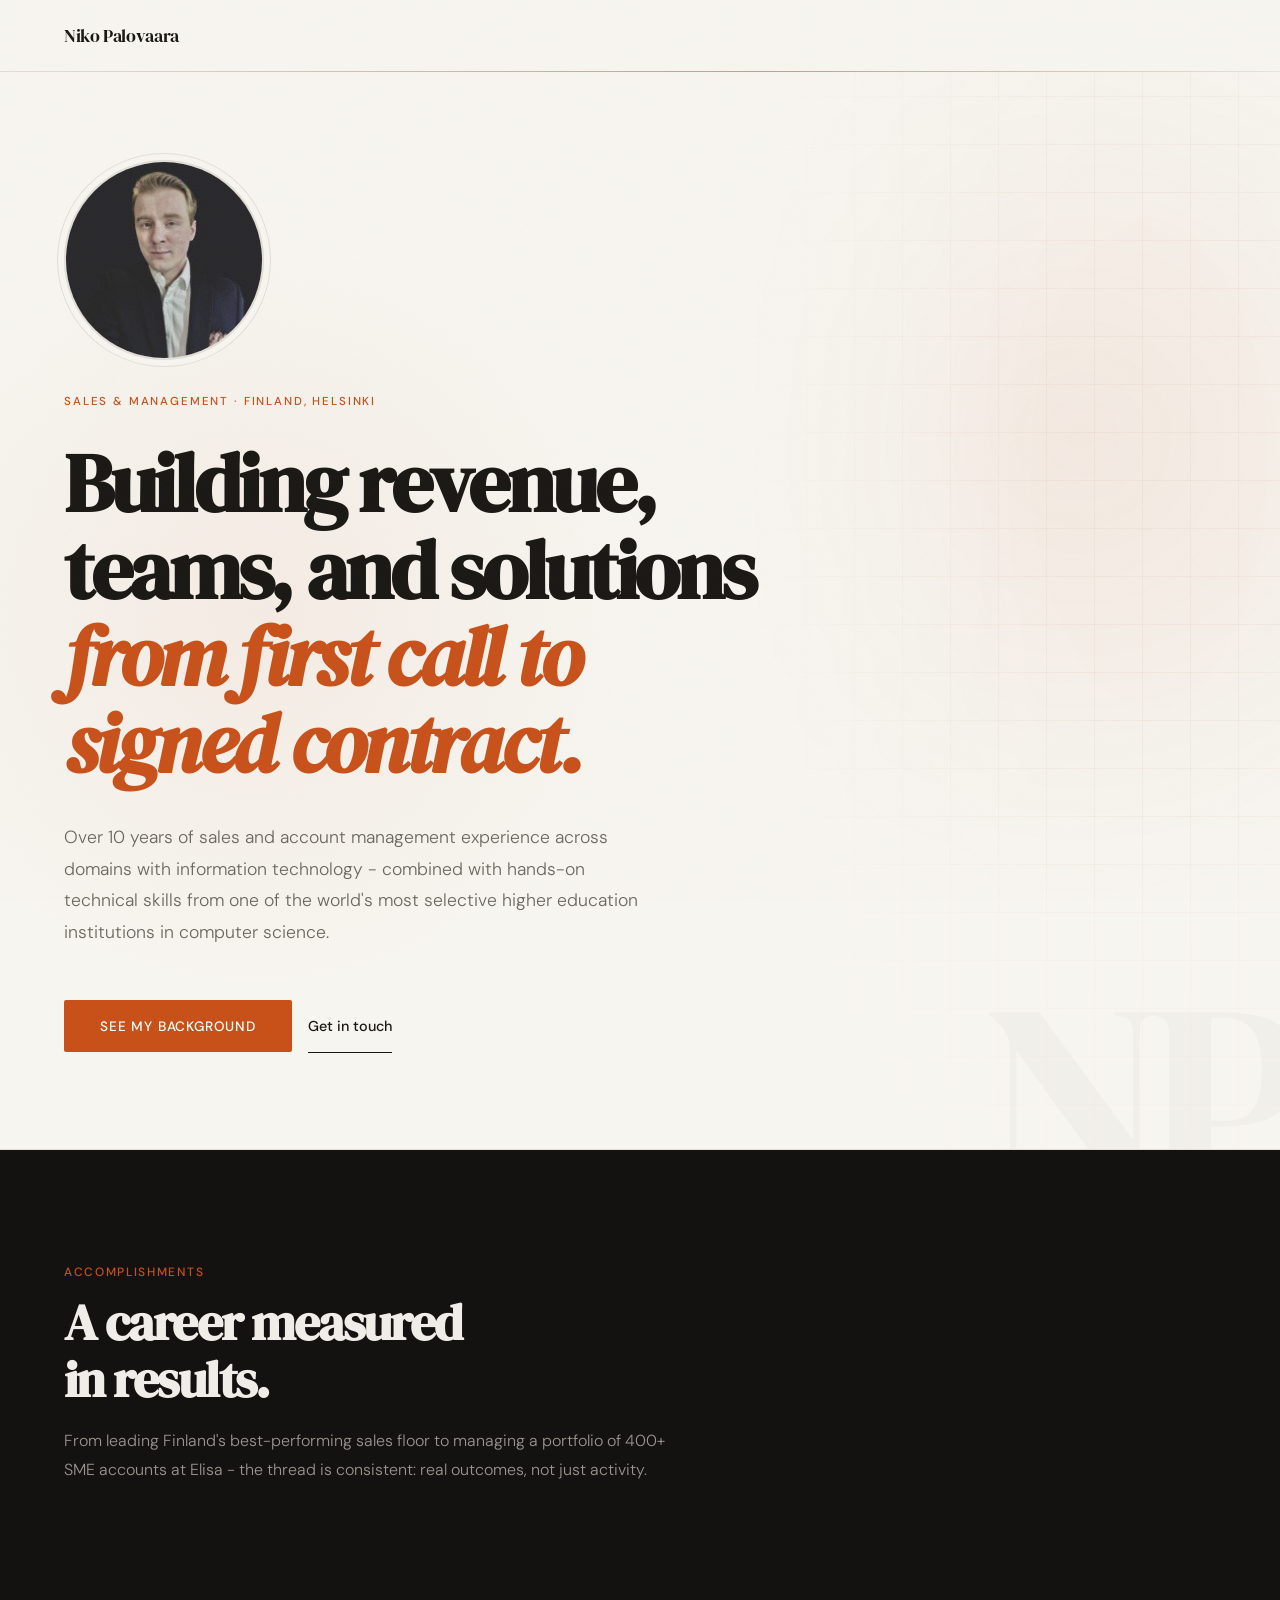
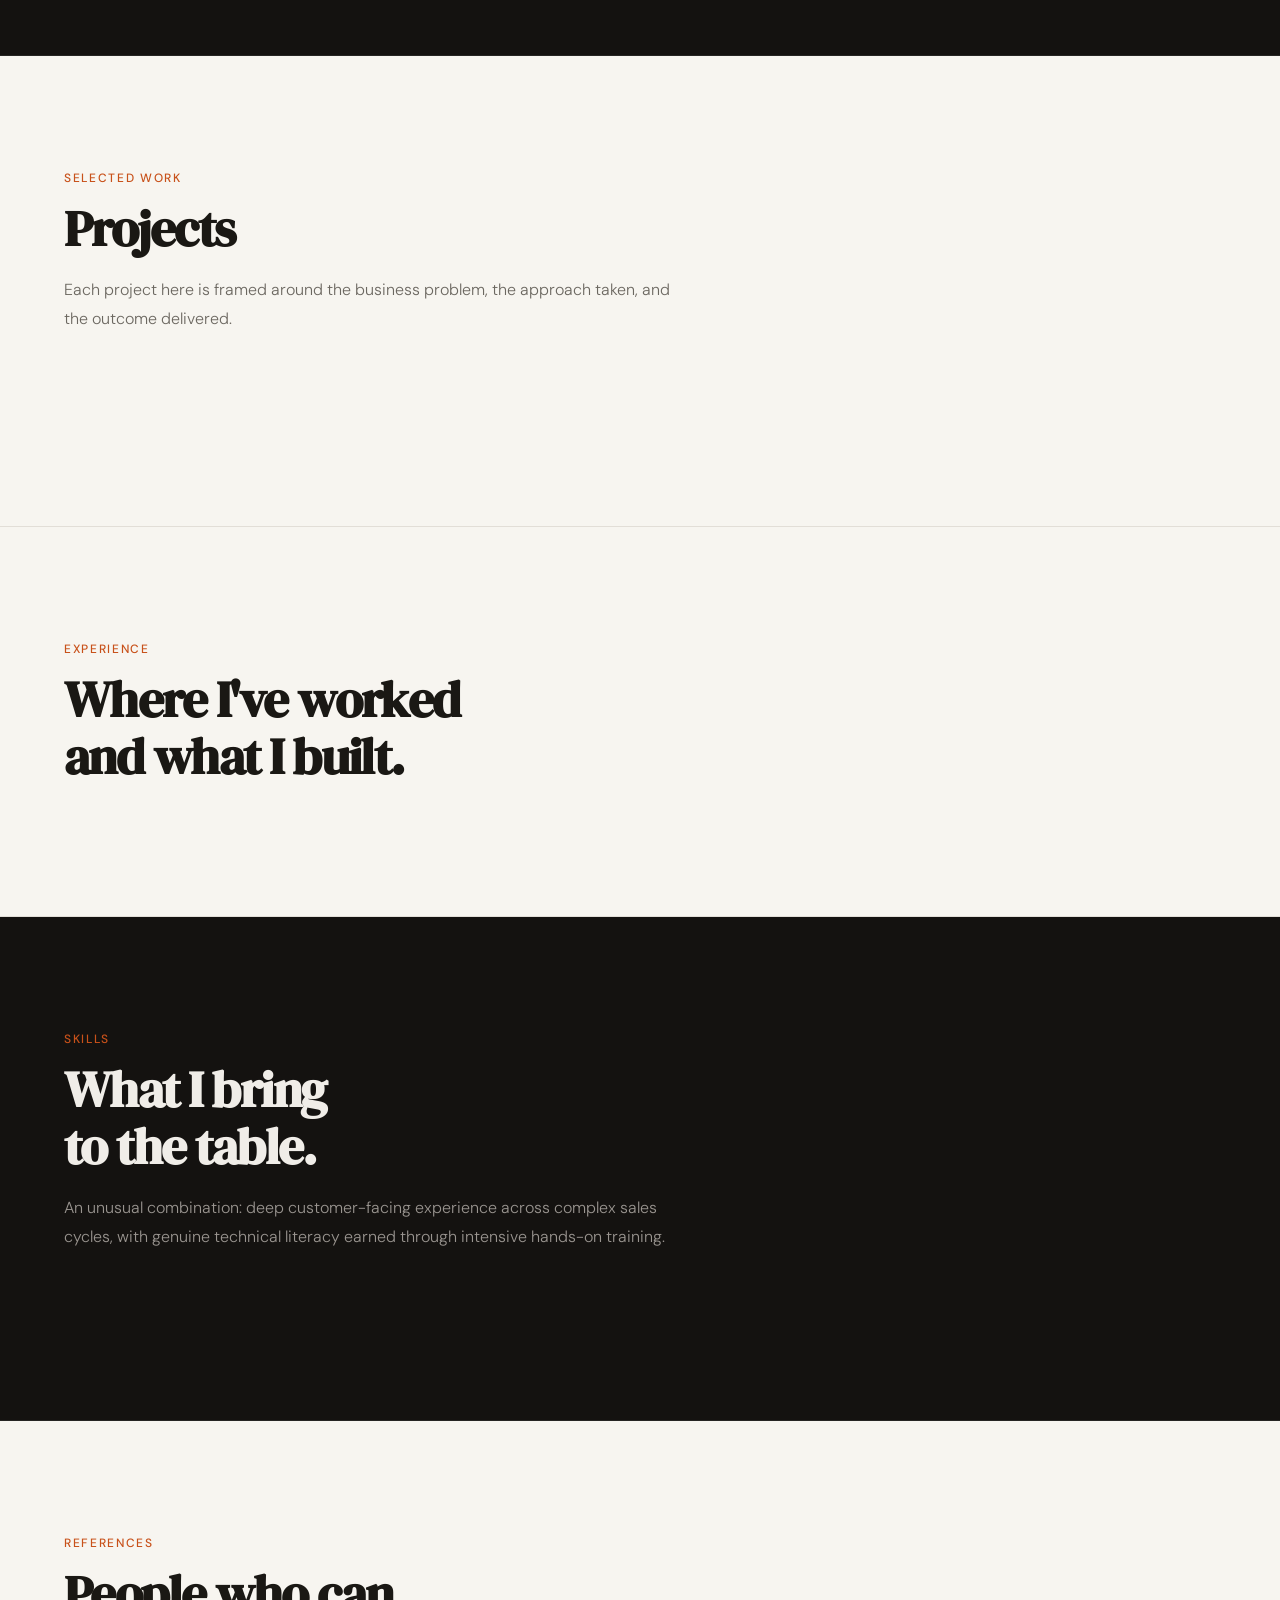
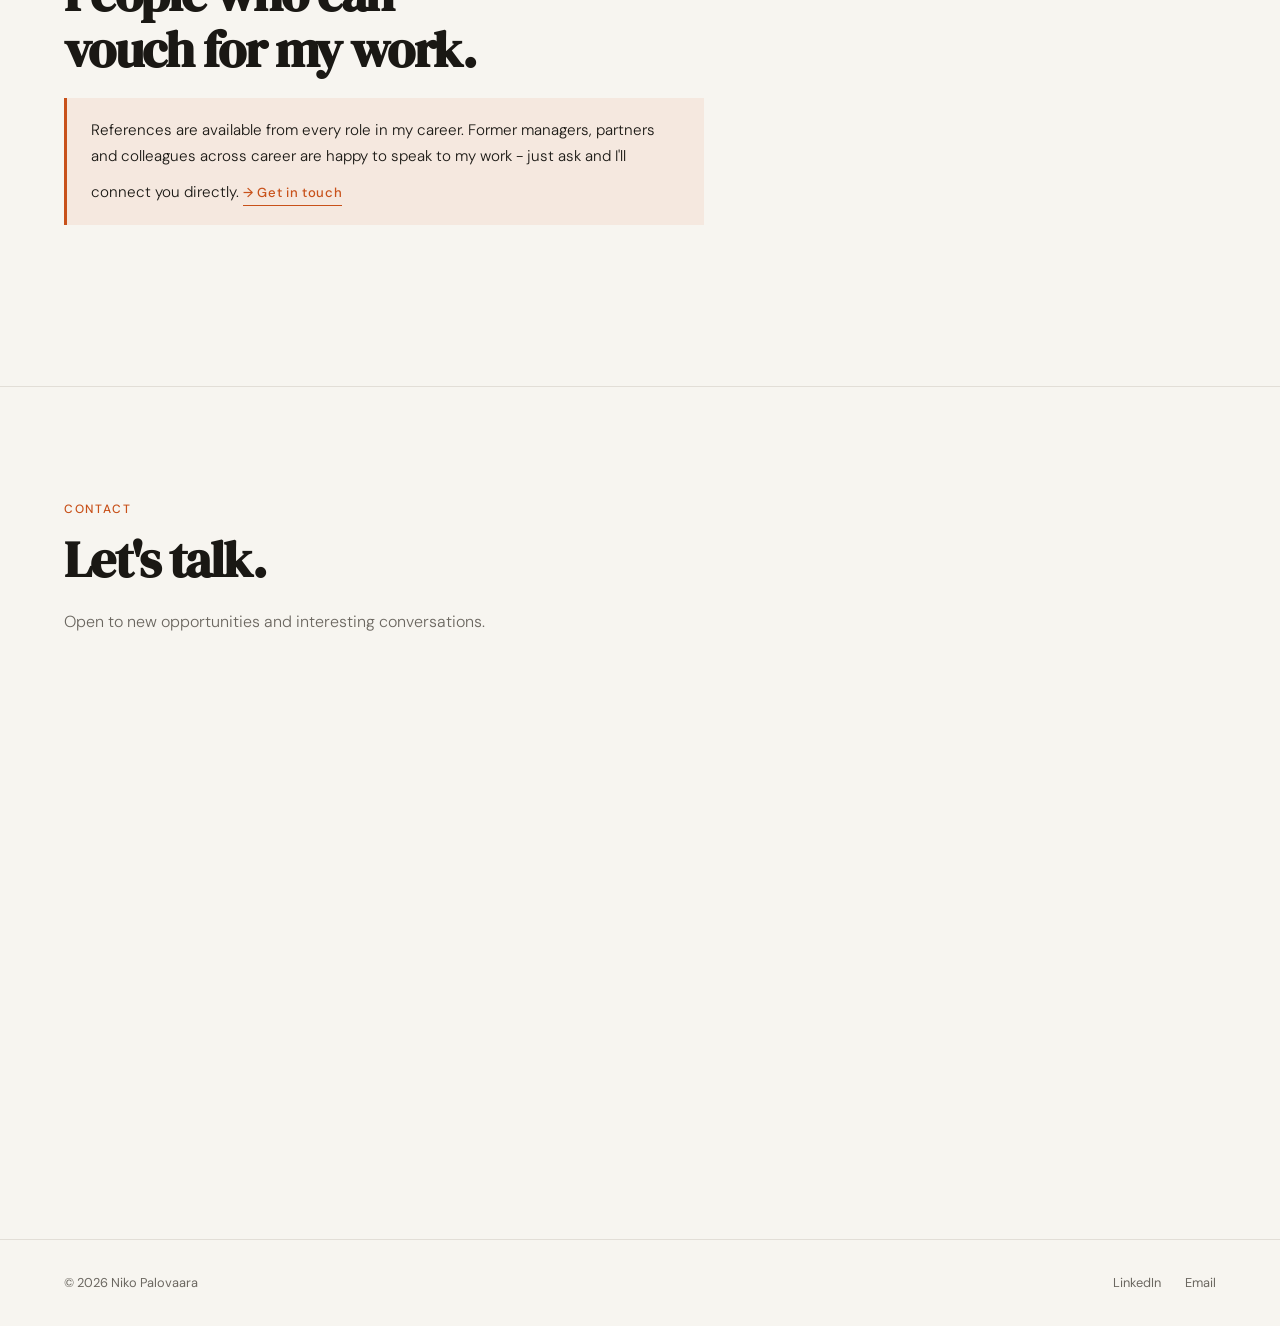
==== commit b1d4d16c: "tuning" ====
--- a/index.html
+++ b/index.html
@@ -4,6 +4,28 @@
   <meta charset="UTF-8" />
   <meta name="viewport" content="width=device-width, initial-scale=1.0" />
   <title>Niko Palovaara - Portfolio</title>
+
+  <!-- Open Graph -->
+  <meta property="og:type"        content="profile" />
+  <meta property="og:url"         content="https://nikopalovaara.github.io/" />
+  <meta property="og:title"       content="Niko Palovaara - Sales & Management" />
+  <meta property="og:description" content="10+ years of sales and management across SME, B2B and retail. €15M+ career revenue, 400+ SME accounts. Based in Helsinki, Finland." />
+  <meta property="og:image"       content="https://raw.githubusercontent.com/nikopalovaara/nikopalovaara.github.io/main/card.jpg" />
+  <meta property="og:image:width"  content="1200" />
+  <meta property="og:image:height" content="630" />
+  <meta property="og:locale"      content="en_GB" />
+
+  <!-- Twitter / X Card -->
+  <meta name="twitter:card"        content="summary_large_image" />
+  <meta name="twitter:title"       content="Niko Palovaara - Sales & Management" />
+  <meta name="twitter:description" content="10+ years of sales and management across SME, B2B and retail. €15M+ career revenue, 400+ SME accounts. Based in Helsinki, Finland." />
+  <meta name="twitter:image"       content="https://raw.githubusercontent.com/nikopalovaara/nikopalovaara.github.io/main/card.jpg" />
+
+  <!-- General SEO -->
+  <meta name="description" content="Portfolio of Niko Palovaara - sales and management professional based in Helsinki, Finland. 10+ years experience specialized in information technology" />
+  <meta name="author"      content="Niko Palovaara" />
+
+  <meta name="theme-color" content="#F7F5F0">
   <link rel="preconnect" href="https://fonts.googleapis.com" />
   <link rel="preconnect" href="https://fonts.gstatic.com" crossorigin />
   <link href="https://fonts.googleapis.com/css2?family=DM+Serif+Display:ital@0;1&family=DM+Sans:wght@300;400;500&display=swap" rel="stylesheet" />
@@ -27,10 +49,10 @@
     <div id="navDrawerLinks"></div>
   </div>
 
-  <!-- ── HERO ── -->
+  <!-- ── HERO ── if you're here adding inline styles please dont-->
   <section class="hero">
     <div class="hero-content">
-      <div class="hero-text" style="max-width: 60%;">
+      <div class="hero-text">
         <div class="hero-photo-col">
           <div class="hero-photo-wrap">
             <img src="[data-uri]" alt="Niko Palovaara" class="hero-photo" />
@@ -101,6 +123,7 @@
       References are available from every role in my career. Former managers, partners
       and colleagues across career are happy to speak
       to my work - just ask and I'll connect you directly.
+      <a href="#contact" class="referrals-cta">→ Get in touch</a>
     </div>
     <div class="referrals-grid fade-in" id="referralsGrid"></div>
   </section>
@@ -122,7 +145,7 @@
             <span id="emailVal" class="contact-value contact-hidden">Click to reveal</span>
           </div>
           <div class="hp-field">
-            <a href="/cdn-cgi/l/email-protection#4b2c24242c272e0b2c262a222765282426">Email</a>
+            <a href="/cdn-cgi/l/email-protection#e08d81898cce8d81898ca0858d81898cce838f8d">Email</a>
           </div>
         </a>
 
@@ -141,7 +164,7 @@
             <span class="contact-link-label">LinkedIn</span>
             <a href="https://fi.linkedin.com/in/nikopalovaara" target="_blank" rel="noopener" class="li-custom-badge">
               <div class="li-badge-avatar">
-                <img id="liAvatar" alt="Niko Palovaara" class="li-badge-avatar-img" />
+                <img id="liAvatar" alt="Niko Palovaara" class="li-badge-avatar-img" loading="lazy" />
               </div>
               <div class="li-badge-body">
                 <div class="li-badge-name">Niko Palovaara</div>
@@ -177,6 +200,4 @@
     </div>
   </footer>
 
-  <script src="script.js"></script>
-</body>
-</html>+  <script
--- a/style.css
+++ b/style.css
@@ -135,7 +135,7 @@
   object-fit: cover;
   object-position: center 12%;
   display: block;
-  filter: grayscale(15%);
+  filter: grayscale(35%);
   transition: filter 0.4s ease;
 }
 
@@ -253,16 +253,13 @@
 
 /* Skills on dark */
 section.section--dark .skill-group h3 { color: var(--dark-ink); }
-section.section--dark .skill-name { color: var(--dark-ink); }
-section.section--dark .skill-item { border-bottom-color: var(--dark-border); }
-section.section--dark .skill-bar-wrap { background: var(--dark-border); }
-section.section--dark .skill-bar { background: var(--accent2); }
+section.section--dark .skill-group { border-top-color: var(--accent2); }
+section.section--dark .skill-group-proof { color: var(--dark-muted); }
 section.section--dark .skill-tag {
   background: var(--dark-surface);
   border-color: var(--dark-border);
   color: var(--dark-muted);
 }
-section.section--dark .skill-also-label { color: var(--dark-muted); }
 section.section--dark .lang-card {
   background: var(--dark-surface);
   border-color: var(--dark-border);
@@ -304,6 +301,7 @@
   border-top: 1px solid var(--border);
   border-left: 1px solid var(--border);
   margin-bottom: 0;
+  max-width: 1200px;
 }
 
 .stat-card {
@@ -397,8 +395,96 @@
   background: var(--accent);
   flex-shrink: 0;
 }
-/* ── CASE STUDIES ── */
-.timeline { display: flex; flex-direction: column; }
+/* ── TIMELINE ACCORDION (mobile only) ── */
+
+/* The header row containing title + chevron */
+.timeline-header {
+  display: flex;
+  align-items: flex-start;
+  justify-content: space-between;
+  gap: 1rem;
+  /* On desktop the header is purely structural, no pointer */
+  cursor: default;
+  user-select: none;
+}
+
+/* Chevron toggle — hidden on desktop */
+.timeline-toggle {
+  display: none;
+  width: 20px;
+  height: 20px;
+  flex-shrink: 0;
+  margin-top: 0.35rem;
+  position: relative;
+}
+
+.timeline-toggle::before,
+.timeline-toggle::after {
+  content: '';
+  position: absolute;
+  top: 50%;
+  width: 8px;
+  height: 1.5px;
+  background: var(--ink-muted);
+  transition: transform 0.25s ease;
+}
+
+.timeline-toggle::before { left: 1px;  transform: translateY(-50%) rotate(45deg); }
+.timeline-toggle::after  { right: 1px; transform: translateY(-50%) rotate(-45deg); }
+
+/* Open state — chevron points up */
+.timeline-header[aria-expanded="true"] .timeline-toggle::before { transform: translateY(-50%) rotate(-45deg); }
+.timeline-header[aria-expanded="true"] .timeline-toggle::after  { transform: translateY(-50%) rotate(45deg); }
+
+/* Body is always visible on desktop */
+.timeline-body {
+  /* normal block — no collapse on desktop */
+}
+
+.timeline-body-inner {
+  /* spacing already comes from timeline-company margin-bottom on desktop */
+}
+
+@media (max-width: 700px) {
+  .timeline-header {
+    cursor: pointer;
+  }
+
+  .timeline-toggle {
+    display: block;
+  }
+
+  /* Collapse body by default on mobile */
+  .timeline-body {
+    display: grid;
+    grid-template-rows: 0fr;
+    transition: grid-template-rows 0.32s cubic-bezier(0.22, 1, 0.36, 1);
+    overflow: hidden;
+  }
+
+  /* Inner wrapper needed for grid-template-rows trick */
+  .timeline-body > * {
+    overflow: hidden;
+  }
+
+  /* Wrap bullets + highlight in a single child div for the grid trick */
+  .timeline-body-inner {
+    overflow: hidden;
+    padding-top: 0;
+    transition: padding-top 0.32s cubic-bezier(0.22, 1, 0.36, 1);
+  }
+
+  /* Expanded state */
+  .timeline-header[aria-expanded="true"] + .timeline-body {
+    grid-template-rows: 1fr;
+  }
+
+  .timeline-header[aria-expanded="true"] + .timeline-body .timeline-body-inner {
+    padding-top: 1rem;
+  }
+}
+
+
 
 .timeline-item {
   display: grid;
@@ -478,41 +564,36 @@
   letter-spacing: 0.01em;
 }
 
-.skills-layout {
+.skills-layout { width: 100%; }
+
+.skills-groups {
   display: grid;
   grid-template-columns: 1fr 1fr;
-  gap: 4rem;
-}
+  gap: 2.5rem 4rem;
+}
+
+.skill-group {
+  padding-top: 1.5rem;
+  border-top: 1.5px solid var(--accent2);
+}
+
+.skill-group-header { margin-bottom: 1rem; }
 
 .skill-group h3 {
   font-family: var(--serif);
-  font-size: 1.1rem;
-  margin-bottom: 1.25rem;
+  font-size: 1.05rem;
+  margin-bottom: 0.3rem;
   color: var(--ink);
 }
 
-.skill-item {
-  display: flex;
-  justify-content: space-between;
-  align-items: center;
-  padding: 0.7rem 0;
-  border-bottom: 1px solid var(--border);
-  font-size: 0.9rem;
-}
-
-.skill-name { color: var(--ink); font-weight: 400; }
-
-.skill-bar-wrap {
-  width: 90px;
-  height: 3px;
-  background: var(--border);
-  border-radius: 2px;
-  overflow: hidden;
-}
-
-.skill-bar { height: 100%; background: var(--accent2); border-radius: 2px; }
-
-.skill-tags { display: flex; flex-wrap: wrap; gap: 0.5rem; margin-top: 0.5rem; }
+.skill-group-proof {
+  font-size: 0.78rem;
+  color: var(--ink-muted);
+  font-style: italic;
+  line-height: 1.4;
+}
+
+.skill-tags { display: flex; flex-wrap: wrap; gap: 0.45rem; }
 
 .skill-tag {
   background: var(--bg);
@@ -649,17 +730,6 @@
 /* stats second row */
 .stats-grid--last { margin-bottom: 0; }
 
-/* skill "also familiar with" block */
-.skill-also { margin-top: 1.5rem; }
-
-.skill-also-label {
-  font-size: 0.78rem;
-  font-weight: 500;
-  letter-spacing: 0.08em;
-  text-transform: uppercase;
-  color: var(--ink-muted);
-  margin-bottom: 0.75rem;
-}
 
 /* static (non-interactive) contact row */
 .contact-link--static {
@@ -706,16 +776,6 @@
 .fade-in.visible .stat-card:nth-child(3) { transition-delay: 0.15s; }
 .fade-in.visible .stat-card:nth-child(4) { transition-delay: 0.20s; }
 
-/* skill bar animation */
-.skill-bar {
-  height: 100%;
-  background: var(--accent2);
-  border-radius: 2px;
-  width: 0 !important;
-  transition: width 0.9s cubic-bezier(0.22, 1, 0.36, 1);
-}
-
-.skills-layout.visible .skill-bar { width: var(--bar-w) !important; }
 
 /* case card lift on hover */
 .case-card {
@@ -811,8 +871,40 @@
 .nav-drawer-close span:nth-child(1) { transform: rotate(45deg); }
 .nav-drawer-close span:nth-child(2) { transform: rotate(-45deg); }
 
+.cases-grid {
+  display: grid;
+  grid-template-columns: repeat(auto-fit, minmax(280px, 1fr));
+  gap: 1.5rem;
+  margin-bottom: 1.5rem;
+}
+
+.cases-coming-soon {
+  font-size: 0.82rem;
+  color: var(--ink-muted);
+  font-weight: 300;
+  font-style: italic;
+  margin-top: 0.25rem;
+}
+
+.stats-grid-wrap {
+  max-width: 1200px;
+}
+
 /* obfuscated contact values */
 .contact-value { font-size: 0.95rem; color: var(--ink); }
+
+/* interaction hint on unrevealed contact */
+.contact-value.contact-hidden {
+  color: var(--ink-muted);
+  border-bottom: 1px dashed var(--ink-muted);
+  cursor: pointer;
+  padding-bottom: 1px;
+}
+.contact-value.contact-hidden::after {
+  content: ' ↗';
+  font-size: 0.75em;
+  opacity: 0.6;
+}
 
 /* copied feedback */
 .contact-value.contact-copied-feedback {
@@ -889,6 +981,19 @@
   margin-bottom: 3rem;
 }
 
+.referrals-cta {
+  display: inline-block;
+  margin-top: 0.75rem;
+  font-size: 0.82rem;
+  font-weight: 500;
+  letter-spacing: 0.05em;
+  color: var(--accent);
+  text-decoration: none;
+  border-bottom: 1px solid var(--accent);
+  transition: opacity 0.2s;
+}
+.referrals-cta:hover { opacity: 0.7; }
+
 .referrals-grid {
   display: grid;
   grid-template-columns: repeat(auto-fit, minmax(240px, 1fr));
@@ -953,21 +1058,21 @@
   }
   .hero-content {
     display: flex;
-    flex-direction: row;
+    flex-direction: column;
   }
   .hero-photo-col {
     margin-bottom: 1.5rem;
   }
   .hero-photo-wrap {
-    width: 90px;
-    height: 90px;
+    width: 120px;
+    height: 120px;
     box-shadow: 0 0 0 4px var(--bg), 0 0 0 5px var(--border);
   }
-  .hero-text { max-width: 100%; }
+  .hero-text { max-width: 100%; width: 100%; }
   .hero h1 { font-size: clamp(2.4rem, 9vw, 3.5rem); }
   .nav-links { display: none; }
   .nav-toggle { display: flex; }
-  .skills-layout { grid-template-columns: 1fr; gap: 2.5rem; }
+  .skills-groups { grid-template-columns: 1fr; gap: 2rem; }
   .timeline-item { grid-template-columns: 1fr; gap: 0.5rem; }
   .cases-grid { grid-template-columns: 1fr; }
   .referrals-grid { grid-template-columns: 1fr; }
@@ -1026,6 +1131,11 @@
   100% { background-position: -200% 0; }
 }
 
+@media (prefers-reduced-motion: reduce) {
+  nav::after { animation: none; }
+  .hero::before { animation: none; }
+}
+
 /* ── Hero: soft radial glow behind headline ── */
 .hero::before {
   content: '';
@@ -1214,15 +1324,10 @@
 /* ── Rich reveal: base hidden state ── */
 .will-reveal {
   opacity: 0;
-  transform: translateY(32px) rotateX(4deg);
-  filter: blur(4px);
+  transform: translateY(22px);
   transition:
-    opacity  0.65s cubic-bezier(0.22, 1, 0.36, 1) var(--reveal-delay, 0ms),
-    transform 0.65s cubic-bezier(0.22, 1, 0.36, 1) var(--reveal-delay, 0ms),
-    filter   0.55s ease var(--reveal-delay, 0ms);
-  transform-origin: top center;
-  transform-style: preserve-3d;
-  backface-visibility: hidden;
+    opacity  0.55s cubic-bezier(0.22, 1, 0.36, 1) var(--reveal-delay, 0ms),
+    transform 0.55s cubic-bezier(0.22, 1, 0.36, 1) var(--reveal-delay, 0ms);
 }
 
 /* ── Revealed state ── */
@@ -1232,21 +1337,18 @@
   filter: blur(0);
 }
 
-/* ── Hero elements: slide up from slightly lower, no rotation ── */
+/* ── Hero elements: slide up from slightly lower ── */
 .hero-reveal {
   opacity: 0;
-  transform: translateY(40px);
-  filter: blur(6px);
+  transform: translateY(30px);
   transition:
-    opacity  0.8s cubic-bezier(0.22, 1, 0.36, 1) var(--reveal-delay, 0ms),
-    transform 0.8s cubic-bezier(0.22, 1, 0.36, 1) var(--reveal-delay, 0ms),
-    filter   0.6s ease var(--reveal-delay, 0ms);
+    opacity  0.75s cubic-bezier(0.22, 1, 0.36, 1) var(--reveal-delay, 0ms),
+    transform 0.75s cubic-bezier(0.22, 1, 0.36, 1) var(--reveal-delay, 0ms);
 }
 
 .hero-reveal.revealed {
   opacity: 1;
   transform: none;
-  filter: blur(0);
 }
 
 /* ── Parallax elements: hardware-accelerated ── */
@@ -1268,4 +1370,63 @@
 
 /* Old CSS stagger overrides — now handled by .will-reveal */
 .fade-in.visible .timeline-item { opacity: 1; transform: none; transition-delay: 0s; }
-.fade-in.visible .referral-card { opacity: 1; transform: none; transition-delay: 0s; }+.fade-in.visible .referral-card { opacity: 1; transform: none; transition-delay: 0s; }
+
+/* ── BACK TO TOP ── */
+#back-to-top {
+  position: fixed;
+  bottom: 2rem;
+  right: 2rem;
+  z-index: 200;
+  width: 40px;
+  height: 40px;
+  border-radius: 50%;
+  background: var(--ink);
+  border: none;
+  cursor: pointer;
+  display: flex;
+  align-items: center;
+  justify-content: center;
+  opacity: 0;
+  pointer-events: none;
+  transform: translateY(8px);
+  transition: opacity 0.3s ease, transform 0.3s ease, background 0.2s;
+}
+#back-to-top.visible {
+  opacity: 0.55;
+  pointer-events: auto;
+  transform: translateY(0);
+}
+#back-to-top:hover { opacity: 1; background: var(--accent); }
+#back-to-top svg { width: 16px; height: 16px; fill: none; stroke: #fff; stroke-width: 2; stroke-linecap: round; stroke-linejoin: round; }
+
+/* ── ACTIVE NAV LINK ── */
+.nav-links a.active { color: var(--ink); }
+
+/* ── SECTION PROGRESS INDICATOR ── */
+#scroll-progress {
+  position: fixed;
+  top: 0;
+  left: 0;
+  height: 2px;
+  width: 0%;
+  background: var(--accent);
+  z-index: 200;
+  transition: width 0.1s linear;
+}
+
+/* ── SKIP TO CONTENT ── */
+.skip-link {
+  position: absolute;
+  top: -100px;
+  left: 1rem;
+  background: var(--accent);
+  color: #fff;
+  padding: 0.5rem 1rem;
+  font-size: 0.85rem;
+  border-radius: 0 0 4px 4px;
+  text-decoration: none;
+  z-index: 500;
+  transition: top 0.2s;
+}
+.skip-link:focus { top: 0; }
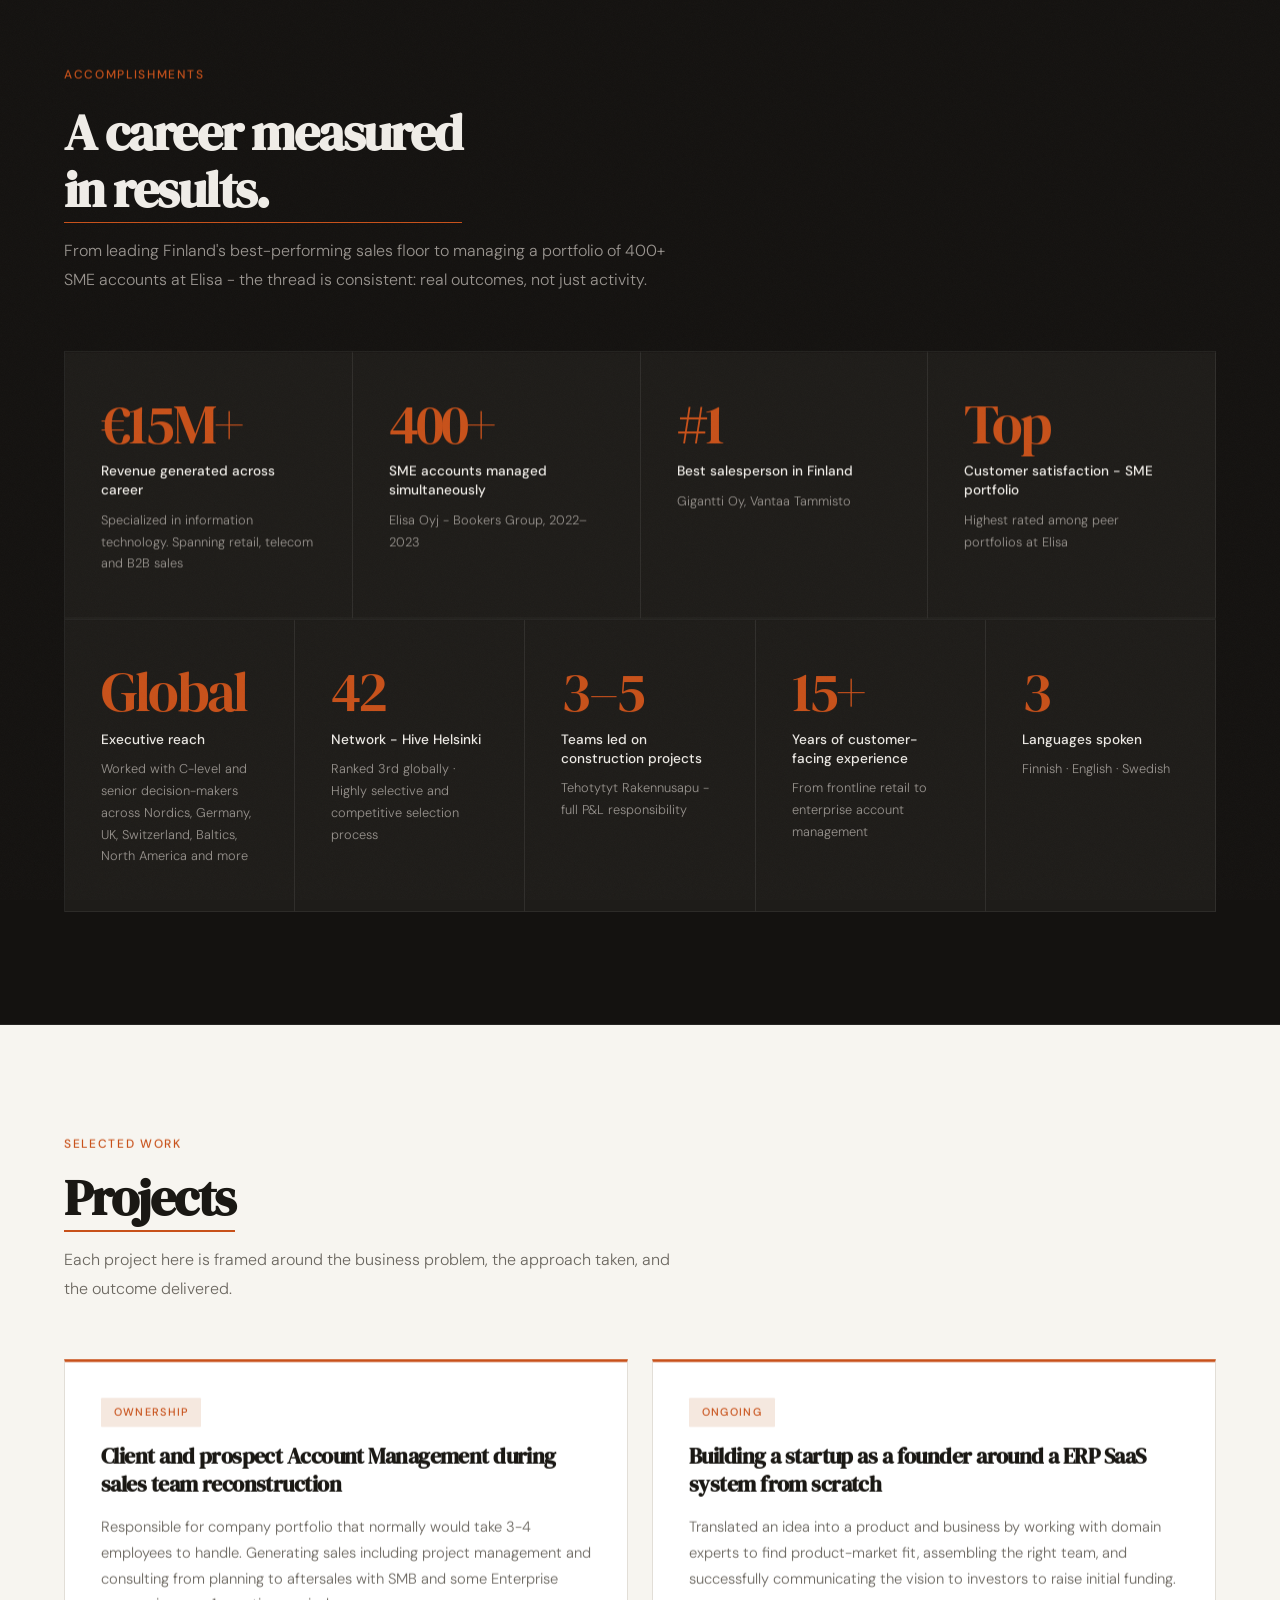
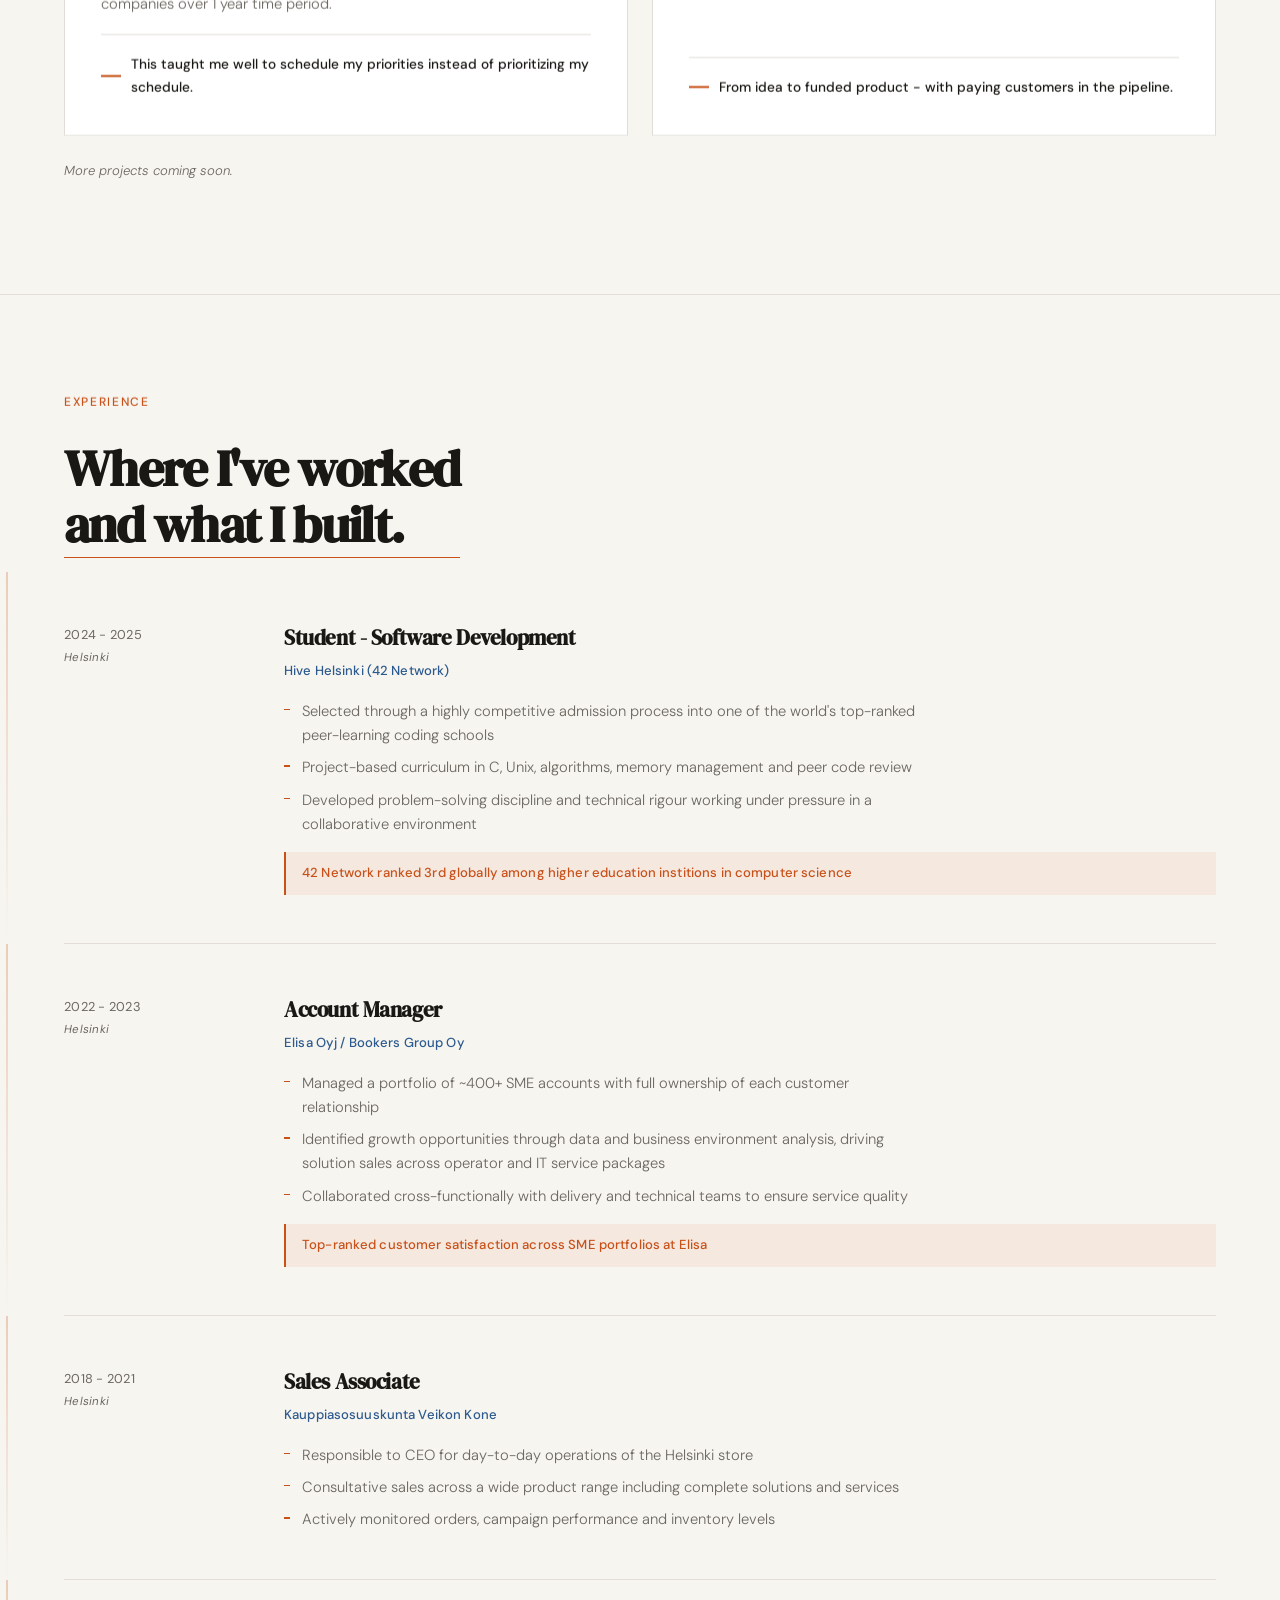
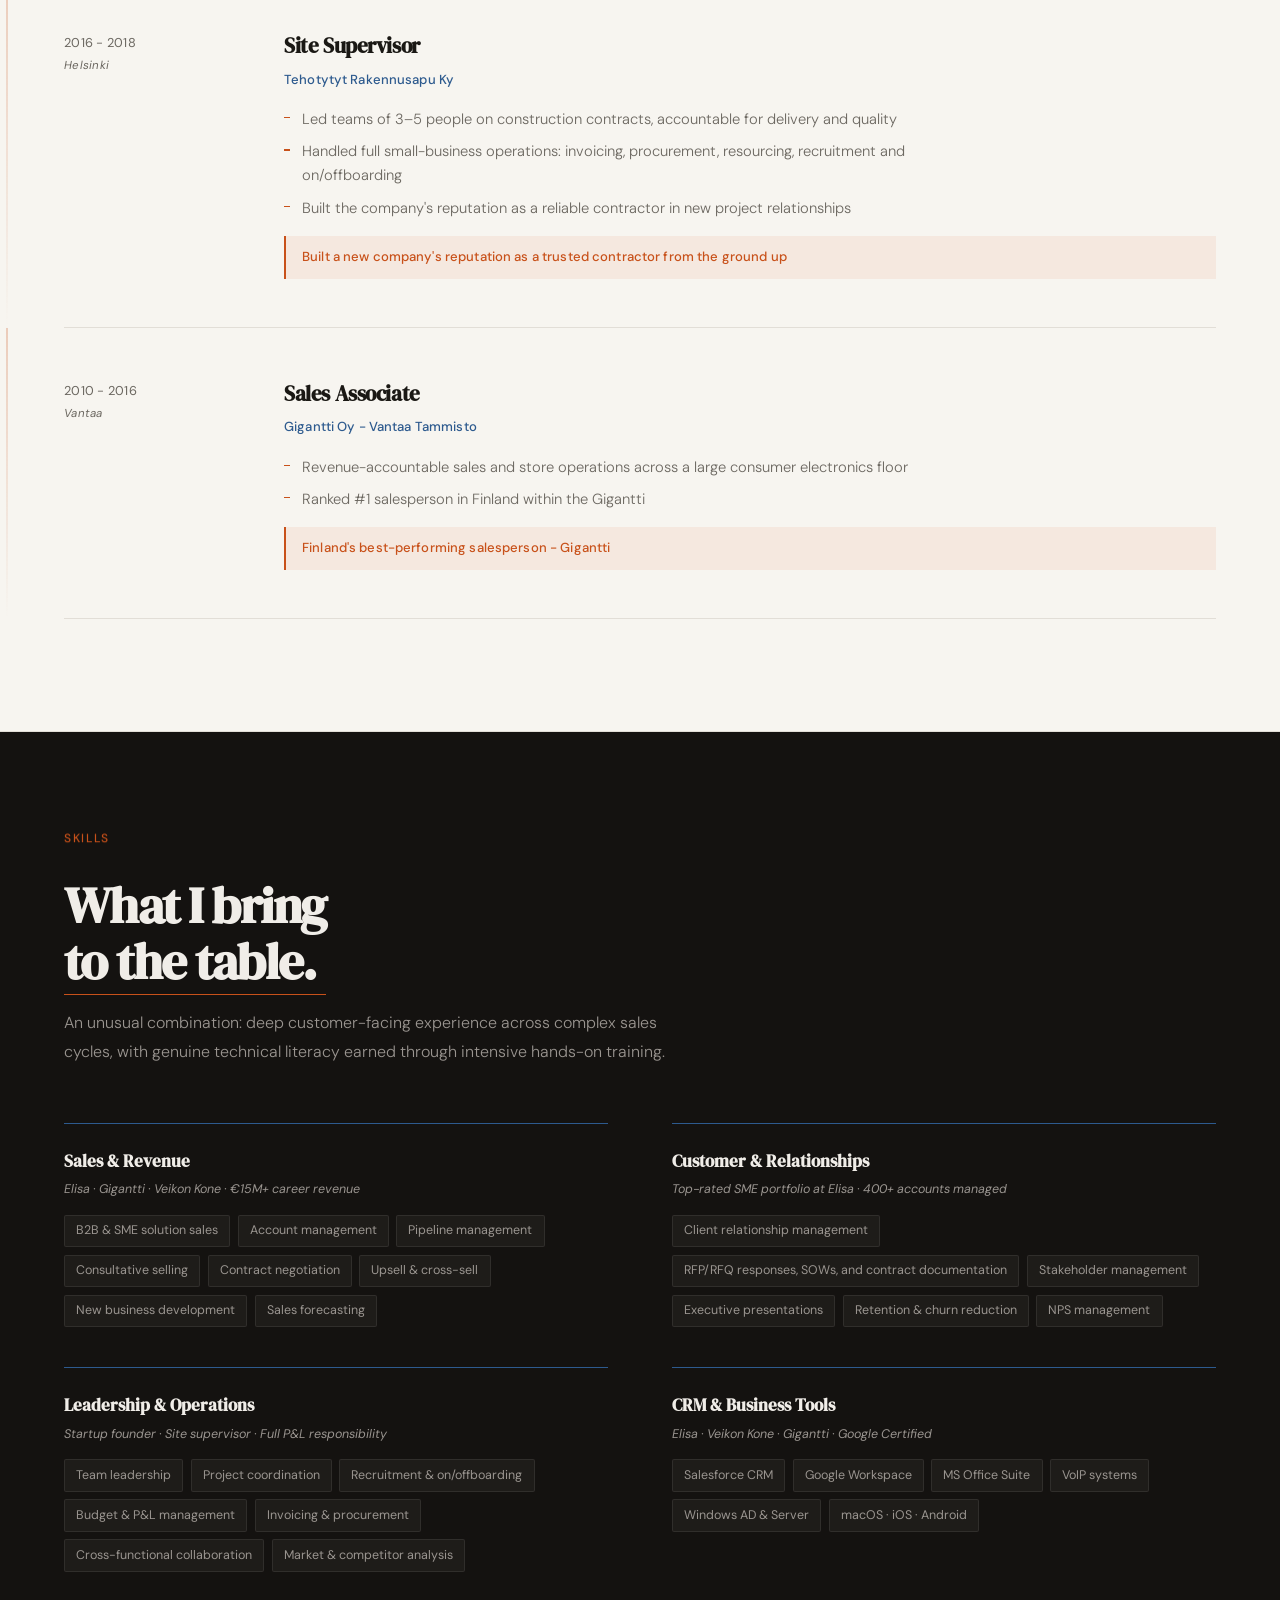
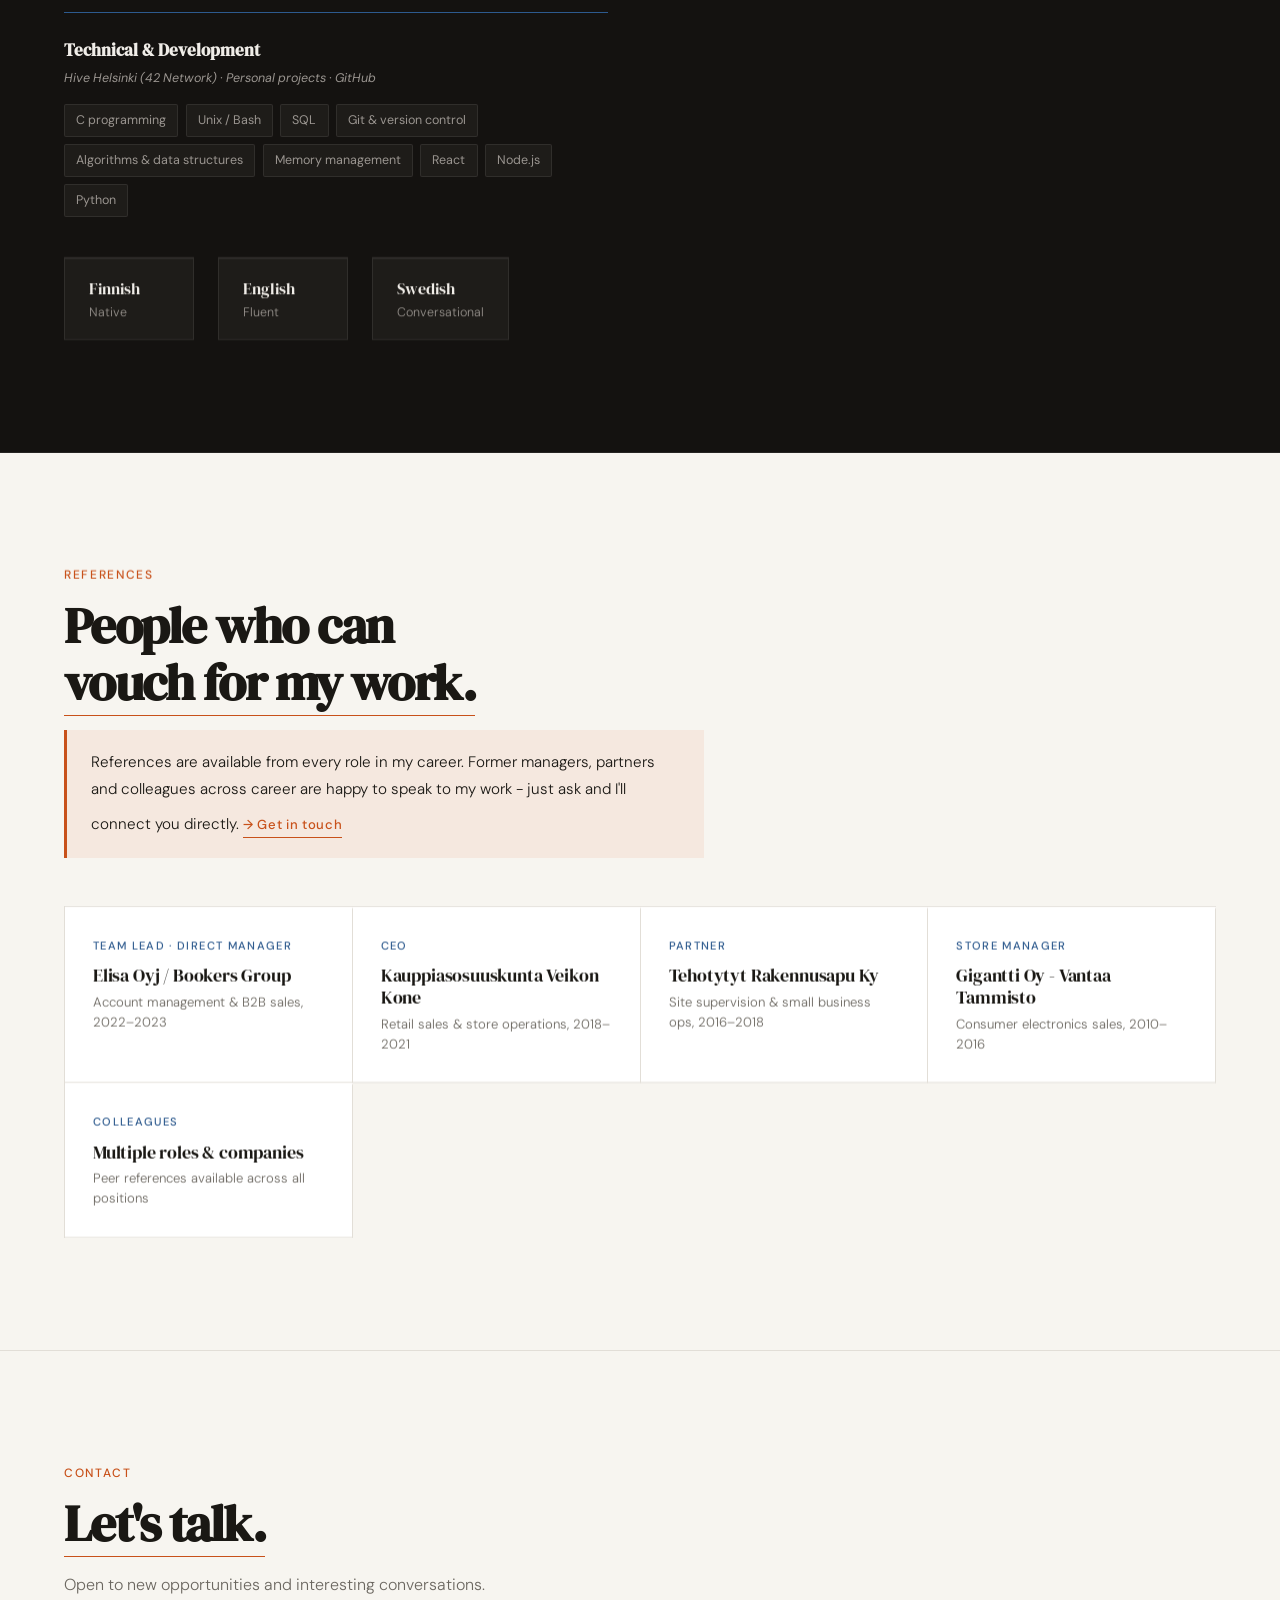
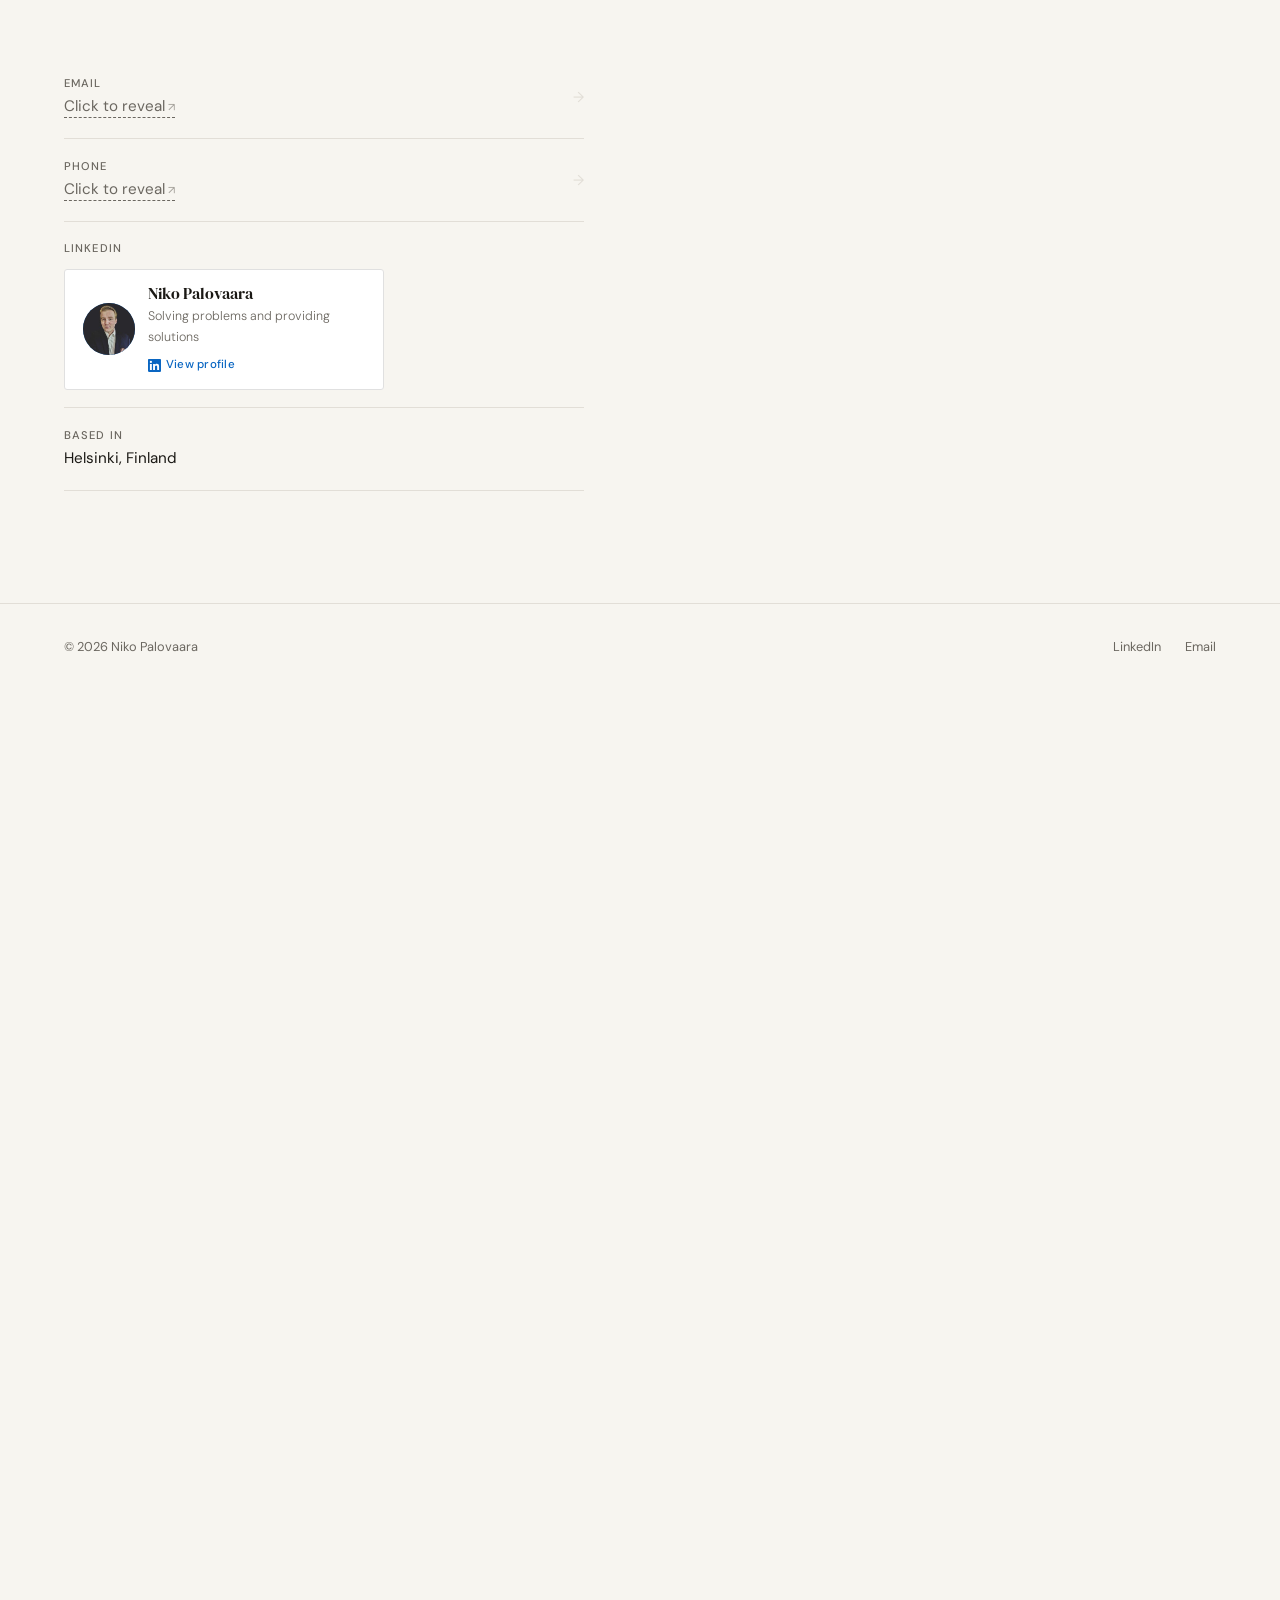
==== commit 6d61a527: "tuning" ====
--- a/index.html
+++ b/index.html
@@ -145,7 +145,7 @@
             <span id="emailVal" class="contact-value contact-hidden">Click to reveal</span>
           </div>
           <div class="hp-field">
-            <a href="/cdn-cgi/l/email-protection#e08d81898cce8d81898ca0858d81898cce838f8d">Email</a>
+            <a href="mail.mail@email.com">Email</a>
           </div>
         </a>
 
@@ -200,4 +200,6 @@
     </div>
   </footer>
 
-  <script+  <script src="script.js"></script>
+</body>
+</html>
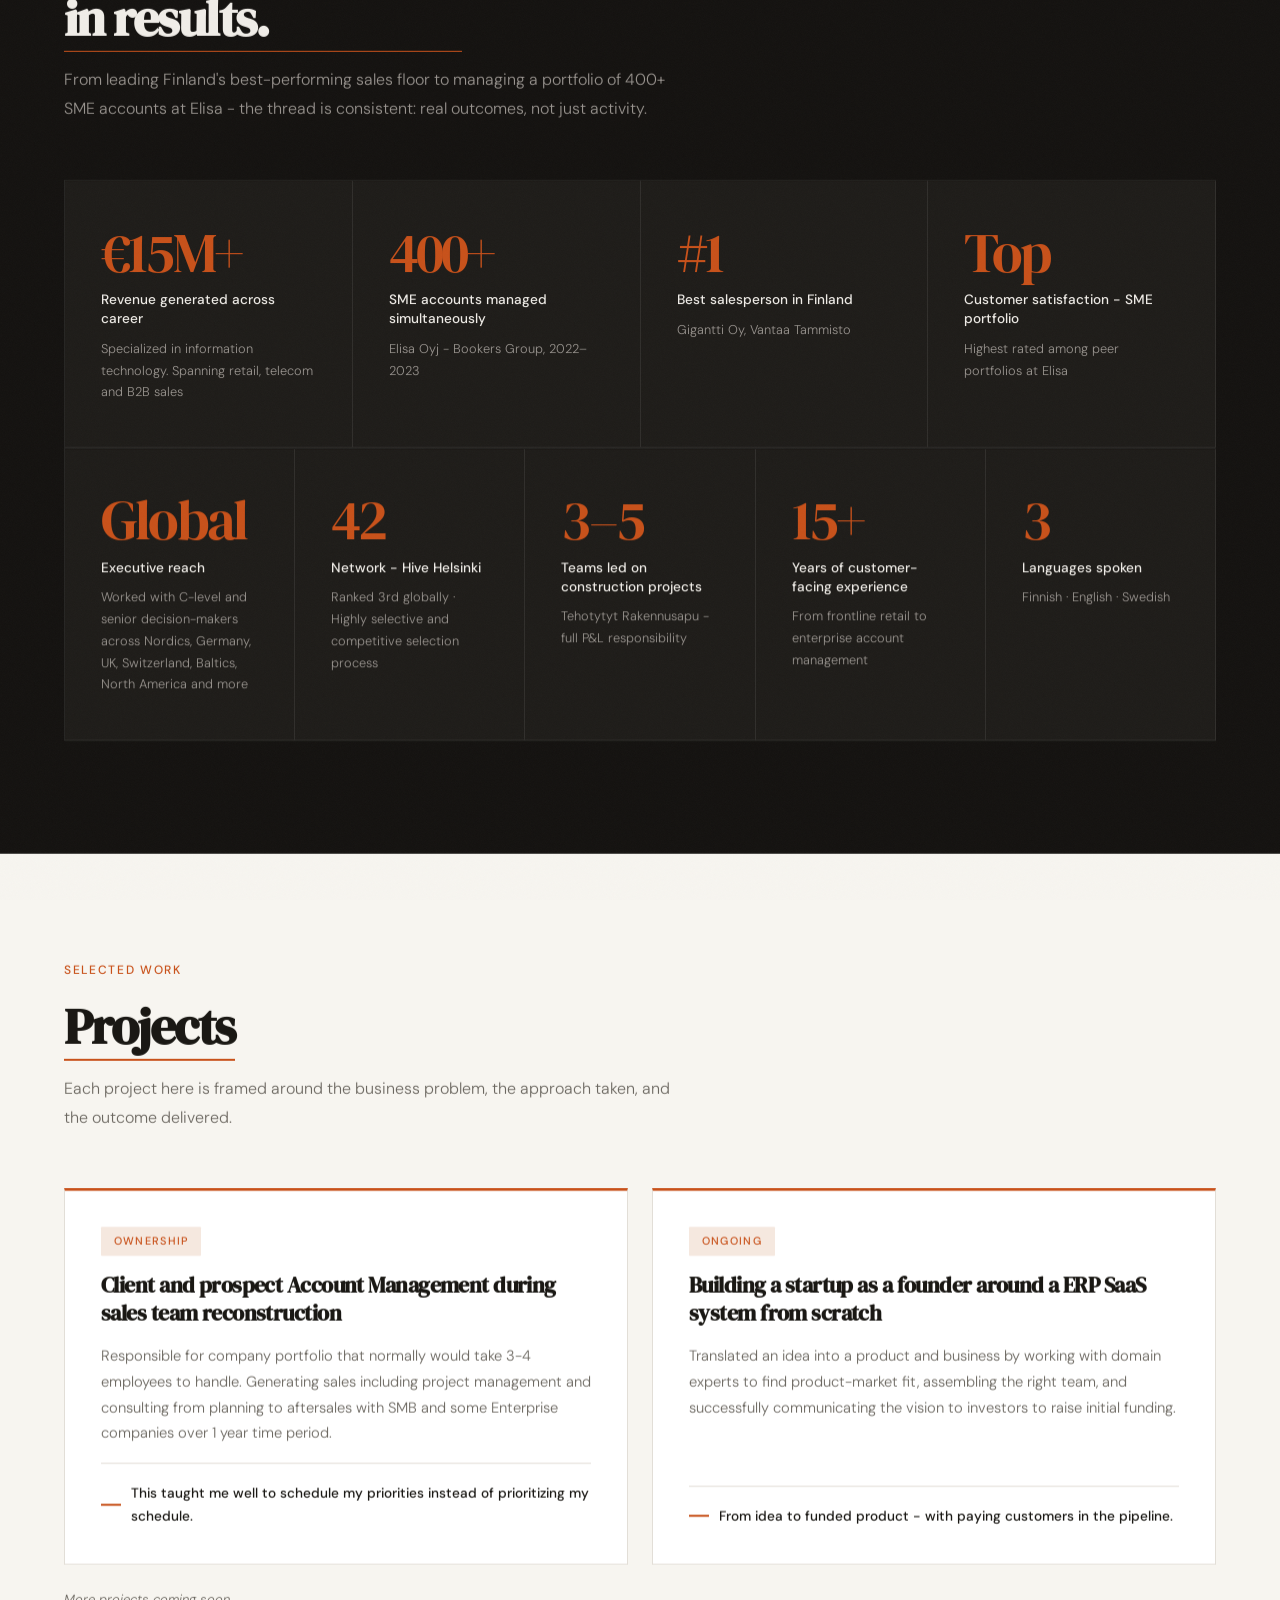
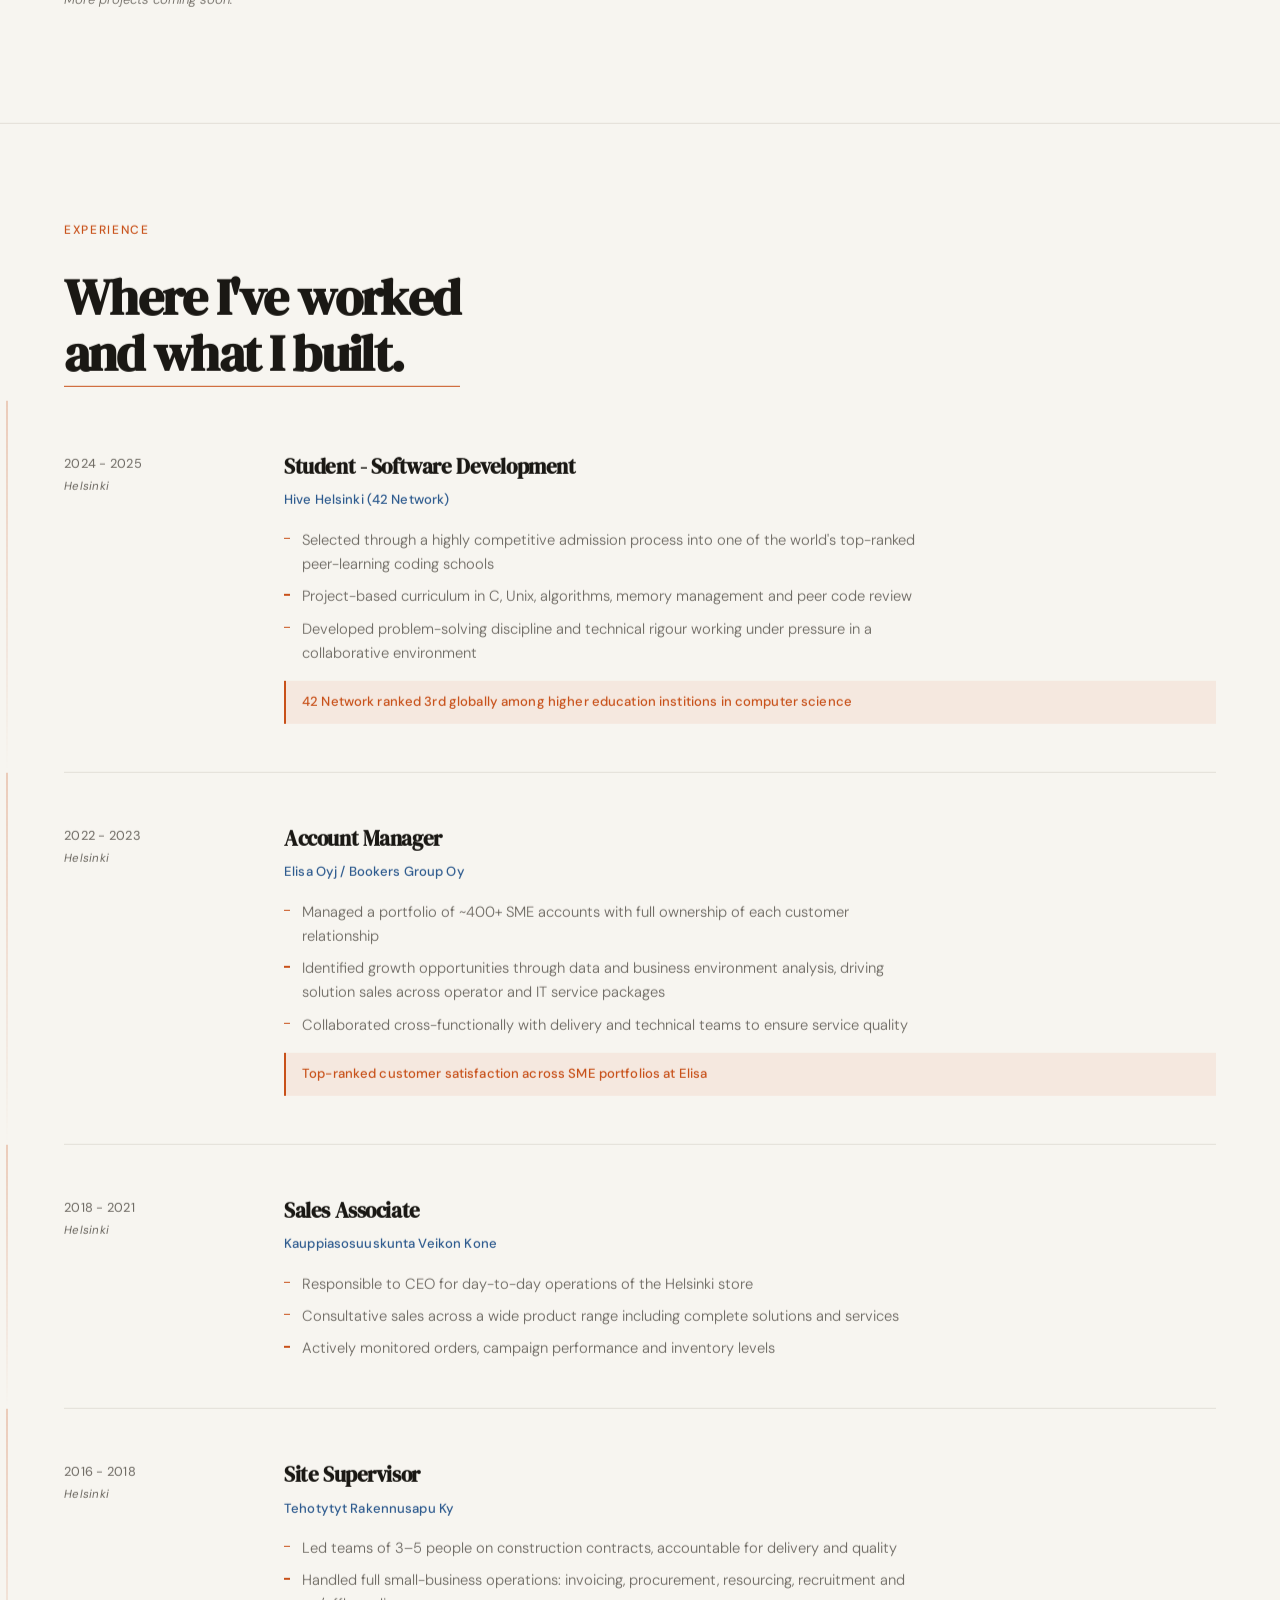
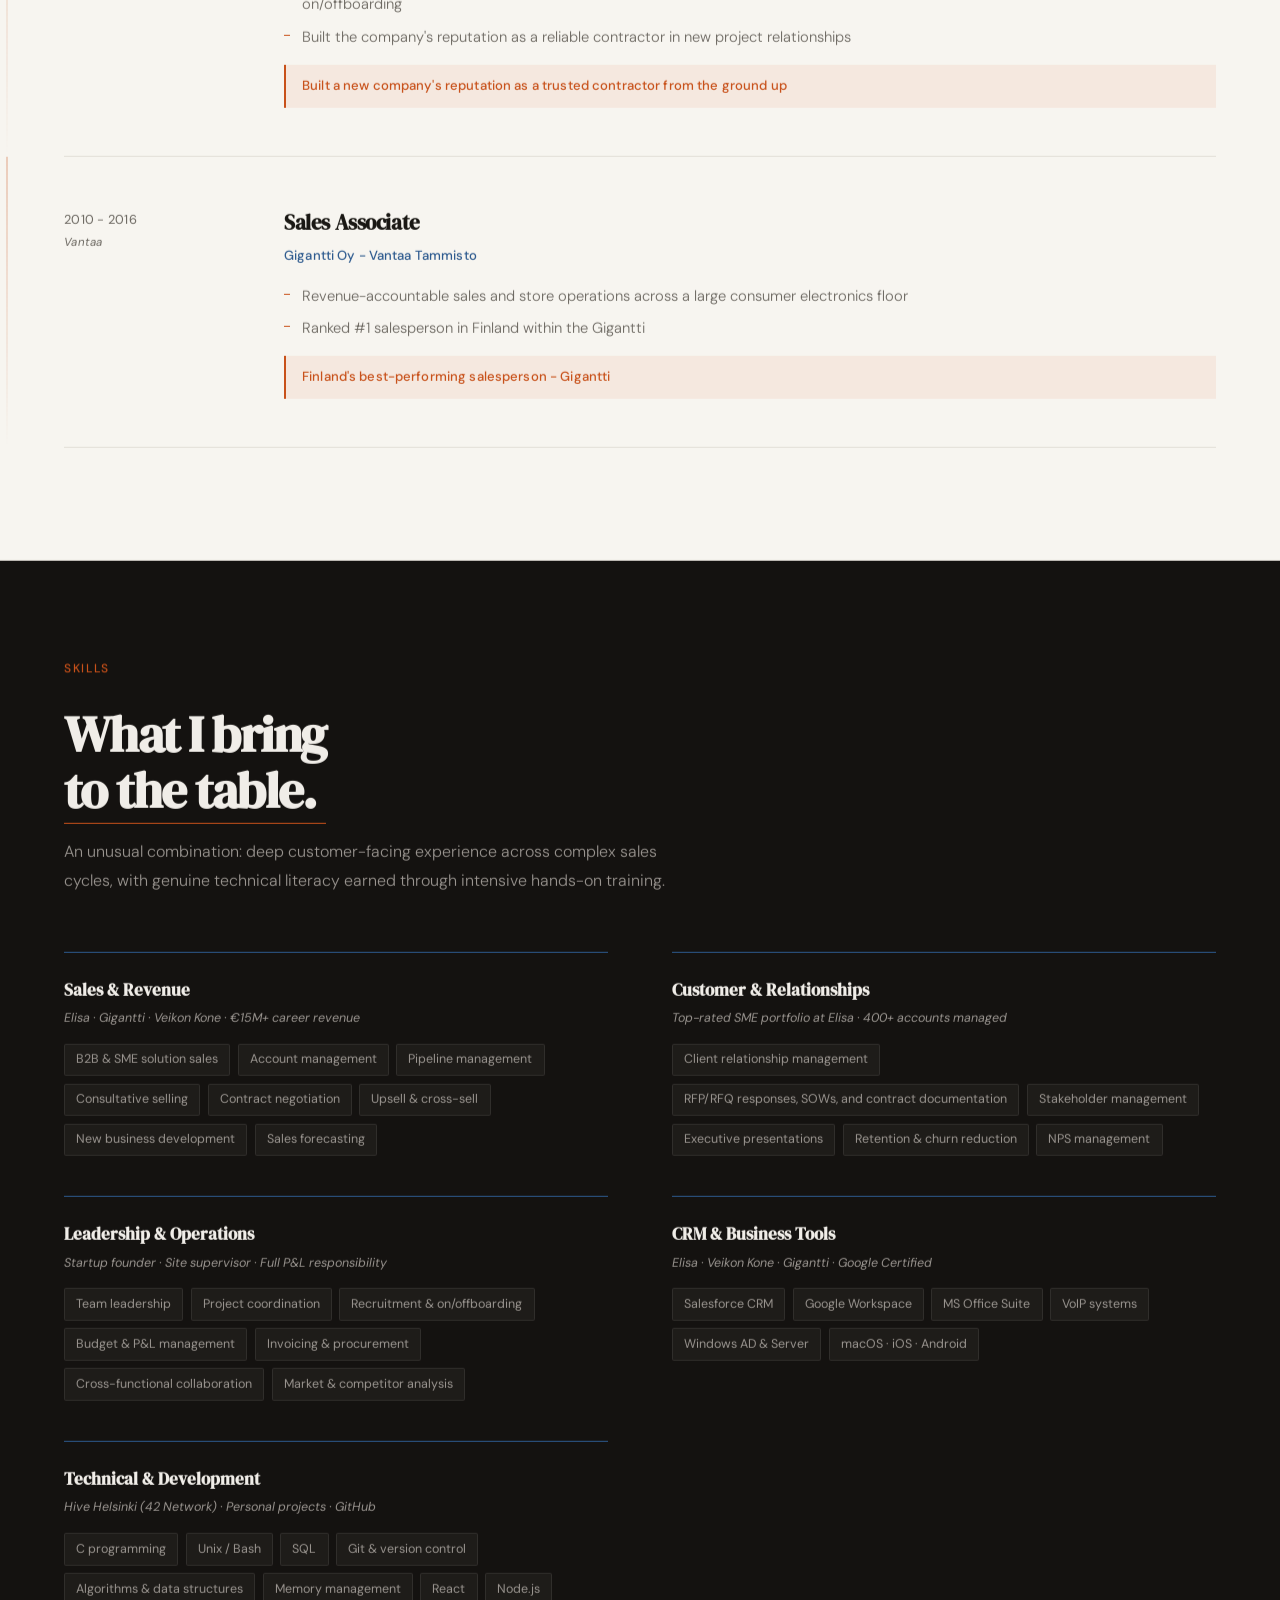
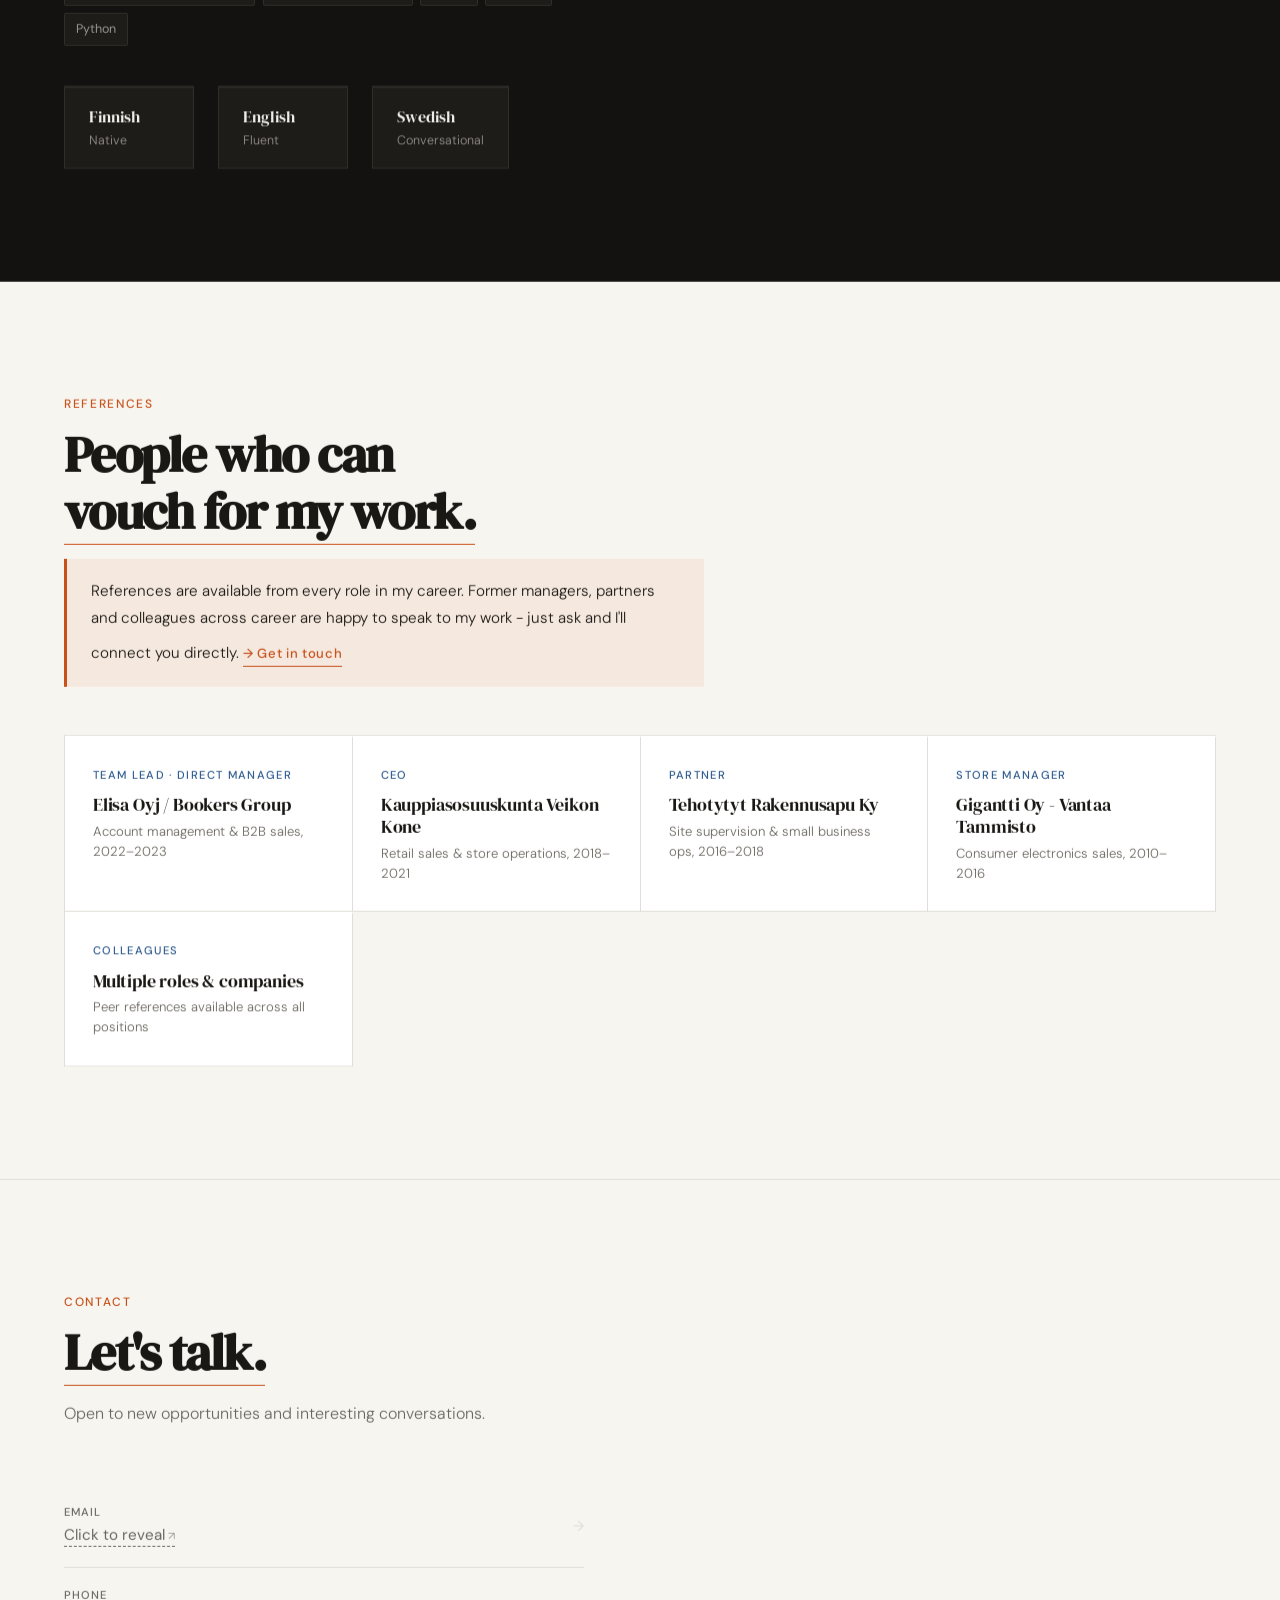
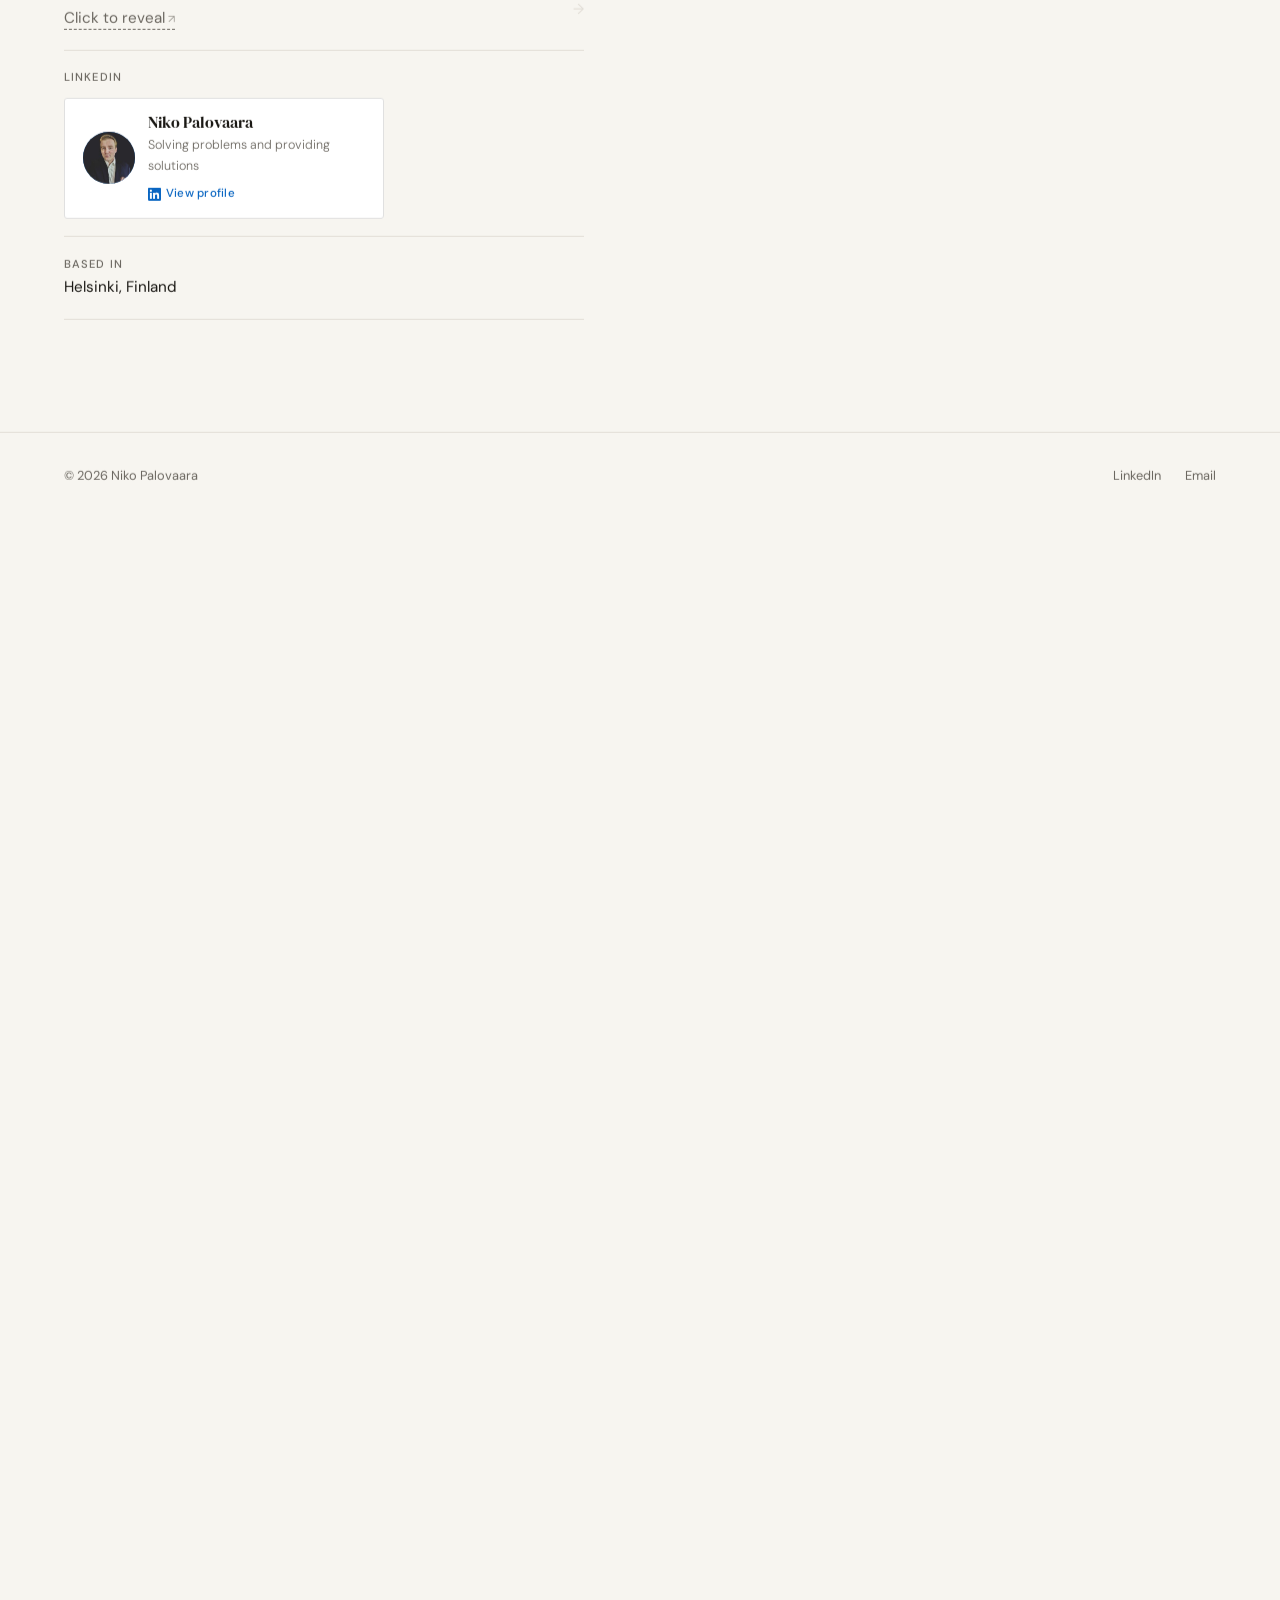
==== commit f6c5f2de: "tuning" ====
--- a/index.html
+++ b/index.html
@@ -8,7 +8,7 @@
   <!-- Open Graph -->
   <meta property="og:type"        content="profile" />
   <meta property="og:url"         content="https://nikopalovaara.github.io/" />
-  <meta property="og:title"       content="Niko Palovaara - Sales & Management" />
+  <meta property="og:title"       content="Niko Palovaara - Sales, Management & Development" />
   <meta property="og:description" content="10+ years of sales and management across SME, B2B and retail. €15M+ career revenue, 400+ SME accounts. Based in Helsinki, Finland." />
   <meta property="og:image"       content="https://raw.githubusercontent.com/nikopalovaara/nikopalovaara.github.io/main/card.jpg" />
   <meta property="og:image:width"  content="1200" />
@@ -17,12 +17,12 @@
 
   <!-- Twitter / X Card -->
   <meta name="twitter:card"        content="summary_large_image" />
-  <meta name="twitter:title"       content="Niko Palovaara - Sales & Management" />
+  <meta name="twitter:title"       content="Niko Palovaara - Sales & Management & Development" />
   <meta name="twitter:description" content="10+ years of sales and management across SME, B2B and retail. €15M+ career revenue, 400+ SME accounts. Based in Helsinki, Finland." />
   <meta name="twitter:image"       content="https://raw.githubusercontent.com/nikopalovaara/nikopalovaara.github.io/main/card.jpg" />
 
   <!-- General SEO -->
-  <meta name="description" content="Portfolio of Niko Palovaara - sales and management professional based in Helsinki, Finland. 10+ years experience specialized in information technology" />
+  <meta name="description" content="Portfolio of Niko Palovaara - sales, management and development professional based in Helsinki, Finland. 10+ years experience specialized in information technology" />
   <meta name="author"      content="Niko Palovaara" />
 
   <meta name="theme-color" content="#F7F5F0">
@@ -58,7 +58,7 @@
             <img src="[data-uri]" alt="Niko Palovaara" class="hero-photo" />
           </div>
         </div>
-        <div class="hero-label">Sales & Management · Finland, Helsinki</div>
+        <div class="hero-label">Sales, Management & Development · Finland, Helsinki</div>
         <h1>Building revenue, teams, and solutions <em>from first call to signed contract.</em></h1>
         <p class="hero-sub">
           Over 10 years of sales and account management experience across domains with information technology - combined with hands-on technical skills from one of the world's
--- a/style.css
+++ b/style.css
@@ -141,6 +141,52 @@
 
 .hero-photo:hover { filter: grayscale(0%); }
 
+.hero-welcome {
+  display: block;
+  margin-top: 1rem;
+  margin-bottom: 0.5rem;
+  font-size: 0.82rem;
+  font-weight: 400;
+  color: var(--ink-muted);
+  opacity: 0;
+  transition: opacity 0.6s ease;
+  min-height: 1.4em;
+  letter-spacing: 0.01em;
+  line-height: 1.5;
+}
+
+.hero-welcome.visible { opacity: 1; }
+
+/* text and cursor are both inline so cursor trails the text naturally */
+.hero-welcome-text {
+  display: inline;
+}
+
+.hero-welcome-cursor {
+  display: inline-block;
+  width: 1.5px;
+  height: 0.85em;
+  background: var(--accent);
+  margin-left: 1px;
+  vertical-align: text-bottom;
+  animation: blink 0.9s step-end infinite;
+  will-change: opacity;
+}
+
+/* Layout: photo + welcome message side by side */
+.hero-photo-col--with-welcome {
+  display: flex;
+  align-items: center;
+  gap: 1.75rem;
+}
+
+.hero-photo-col--with-welcome .hero-welcome {
+  margin-top: 0;
+  margin-bottom: 0;
+  max-width: 22ch;
+  flex-shrink: 0;
+}
+
 .hero-label {
   display: inline-flex;
   align-items: center;
@@ -408,7 +454,7 @@
   user-select: none;
 }
 
-/* Chevron toggle — hidden on desktop */
+/* Chevron toggle - hidden on desktop */
 .timeline-toggle {
   display: none;
   width: 20px;
@@ -432,13 +478,13 @@
 .timeline-toggle::before { left: 1px;  transform: translateY(-50%) rotate(45deg); }
 .timeline-toggle::after  { right: 1px; transform: translateY(-50%) rotate(-45deg); }
 
-/* Open state — chevron points up */
+/* Open state - chevron points up */
 .timeline-header[aria-expanded="true"] .timeline-toggle::before { transform: translateY(-50%) rotate(-45deg); }
 .timeline-header[aria-expanded="true"] .timeline-toggle::after  { transform: translateY(-50%) rotate(45deg); }
 
 /* Body is always visible on desktop */
 .timeline-body {
-  /* normal block — no collapse on desktop */
+  /* normal block - no collapse on desktop */
 }
 
 .timeline-body-inner {
@@ -1090,6 +1136,11 @@
   .referrals-grid { grid-template-columns: 1fr; }
 }
 
+@keyframes blink {
+  0%, 100% { opacity: 1; }
+  50%       { opacity: 0; }
+}
+
 /* ═══════════════════════════════════════════
    VISUAL EFFECTS
    ═══════════════════════════════════════════ */
@@ -1368,7 +1419,7 @@
   transition: none;
 }
 
-/* Old CSS stagger overrides — now handled by .will-reveal */
+/* Old CSS stagger overrides - now handled by .will-reveal */
 .fade-in.visible .timeline-item { opacity: 1; transform: none; transition-delay: 0s; }
 .fade-in.visible .referral-card { opacity: 1; transform: none; transition-delay: 0s; }
 
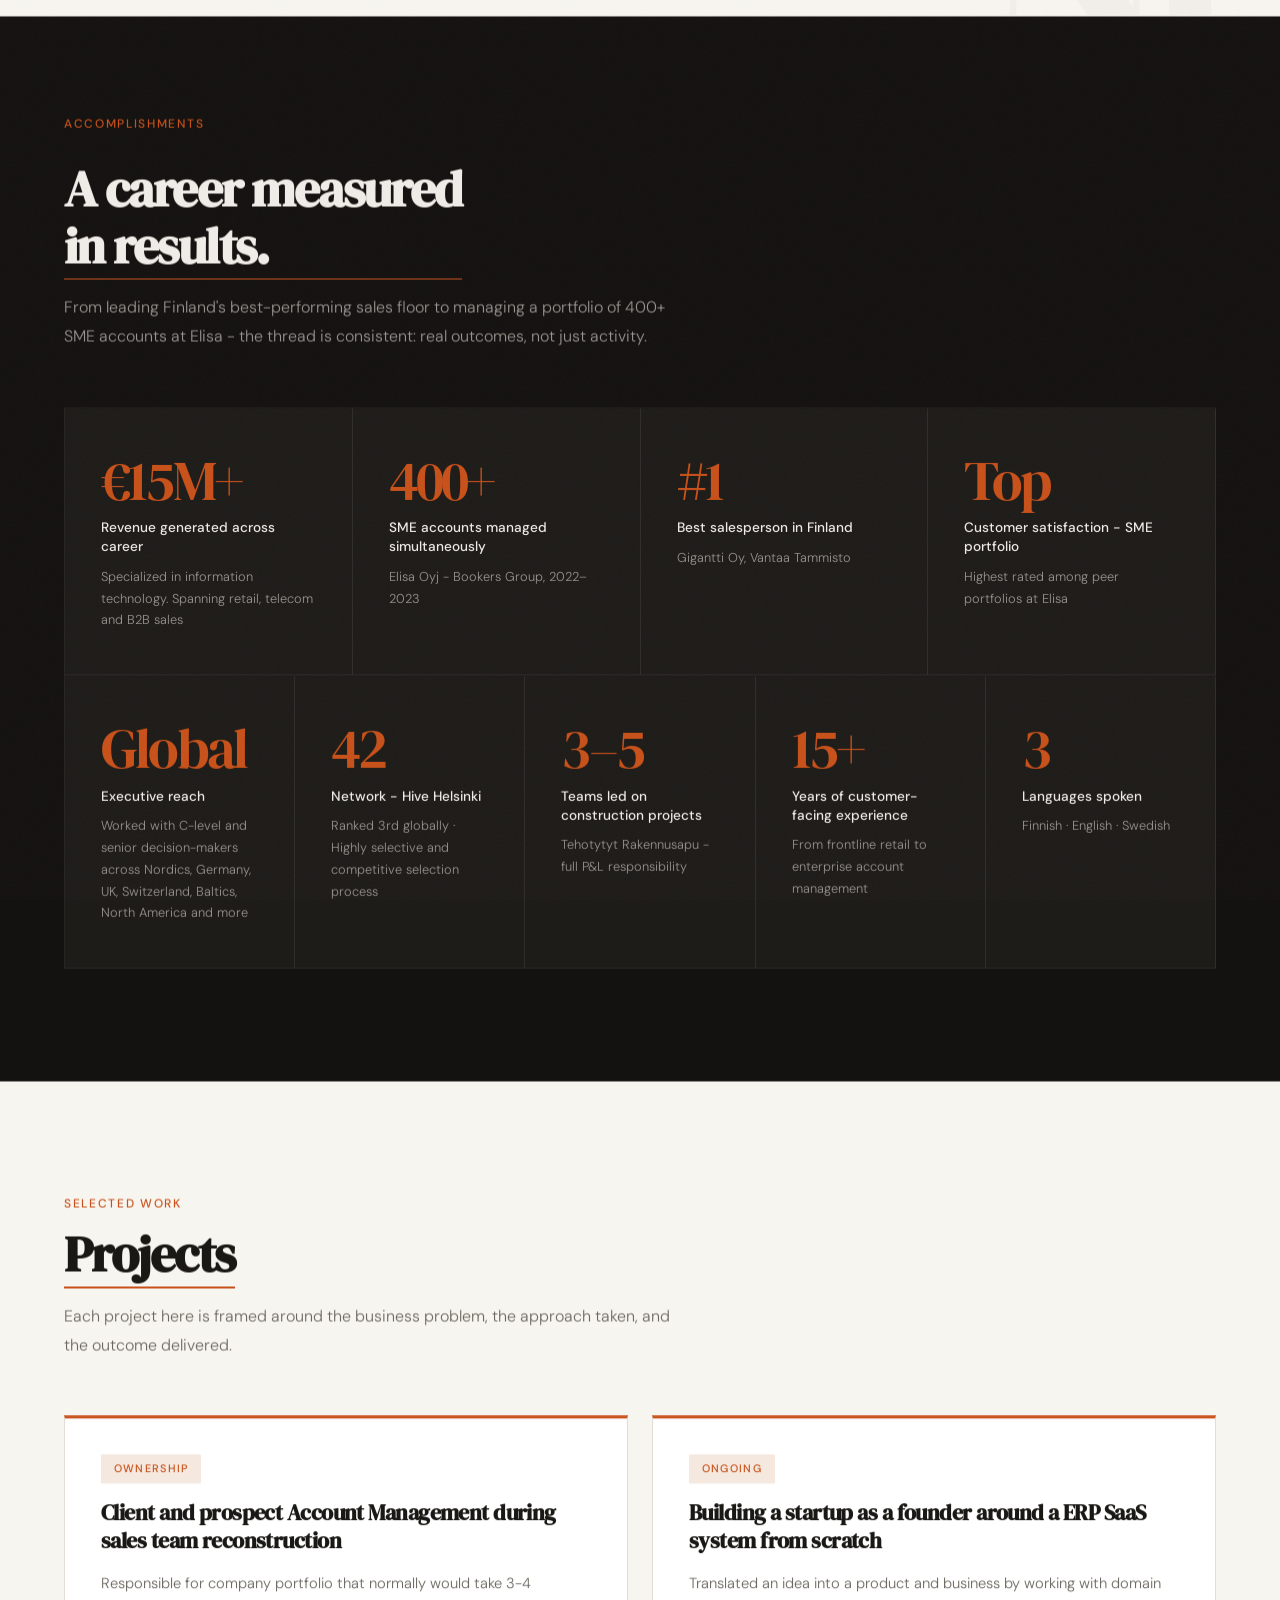
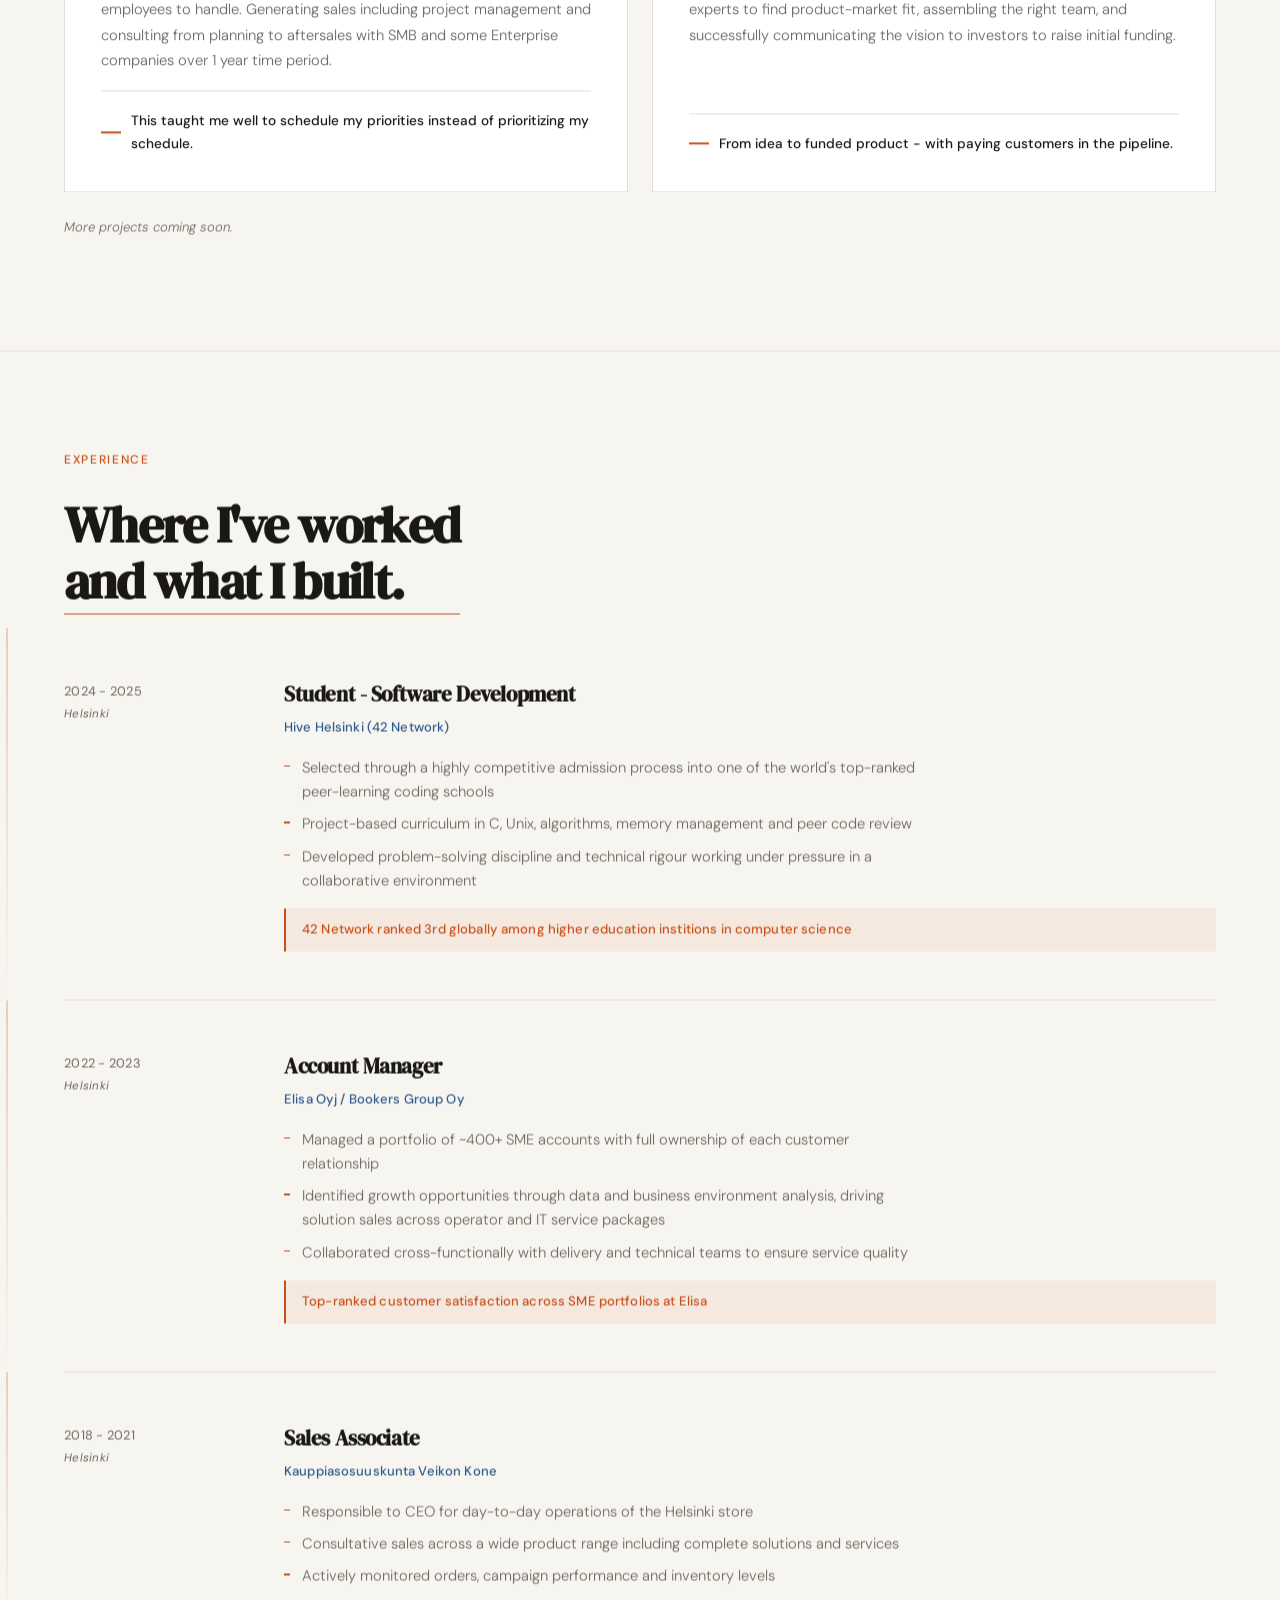
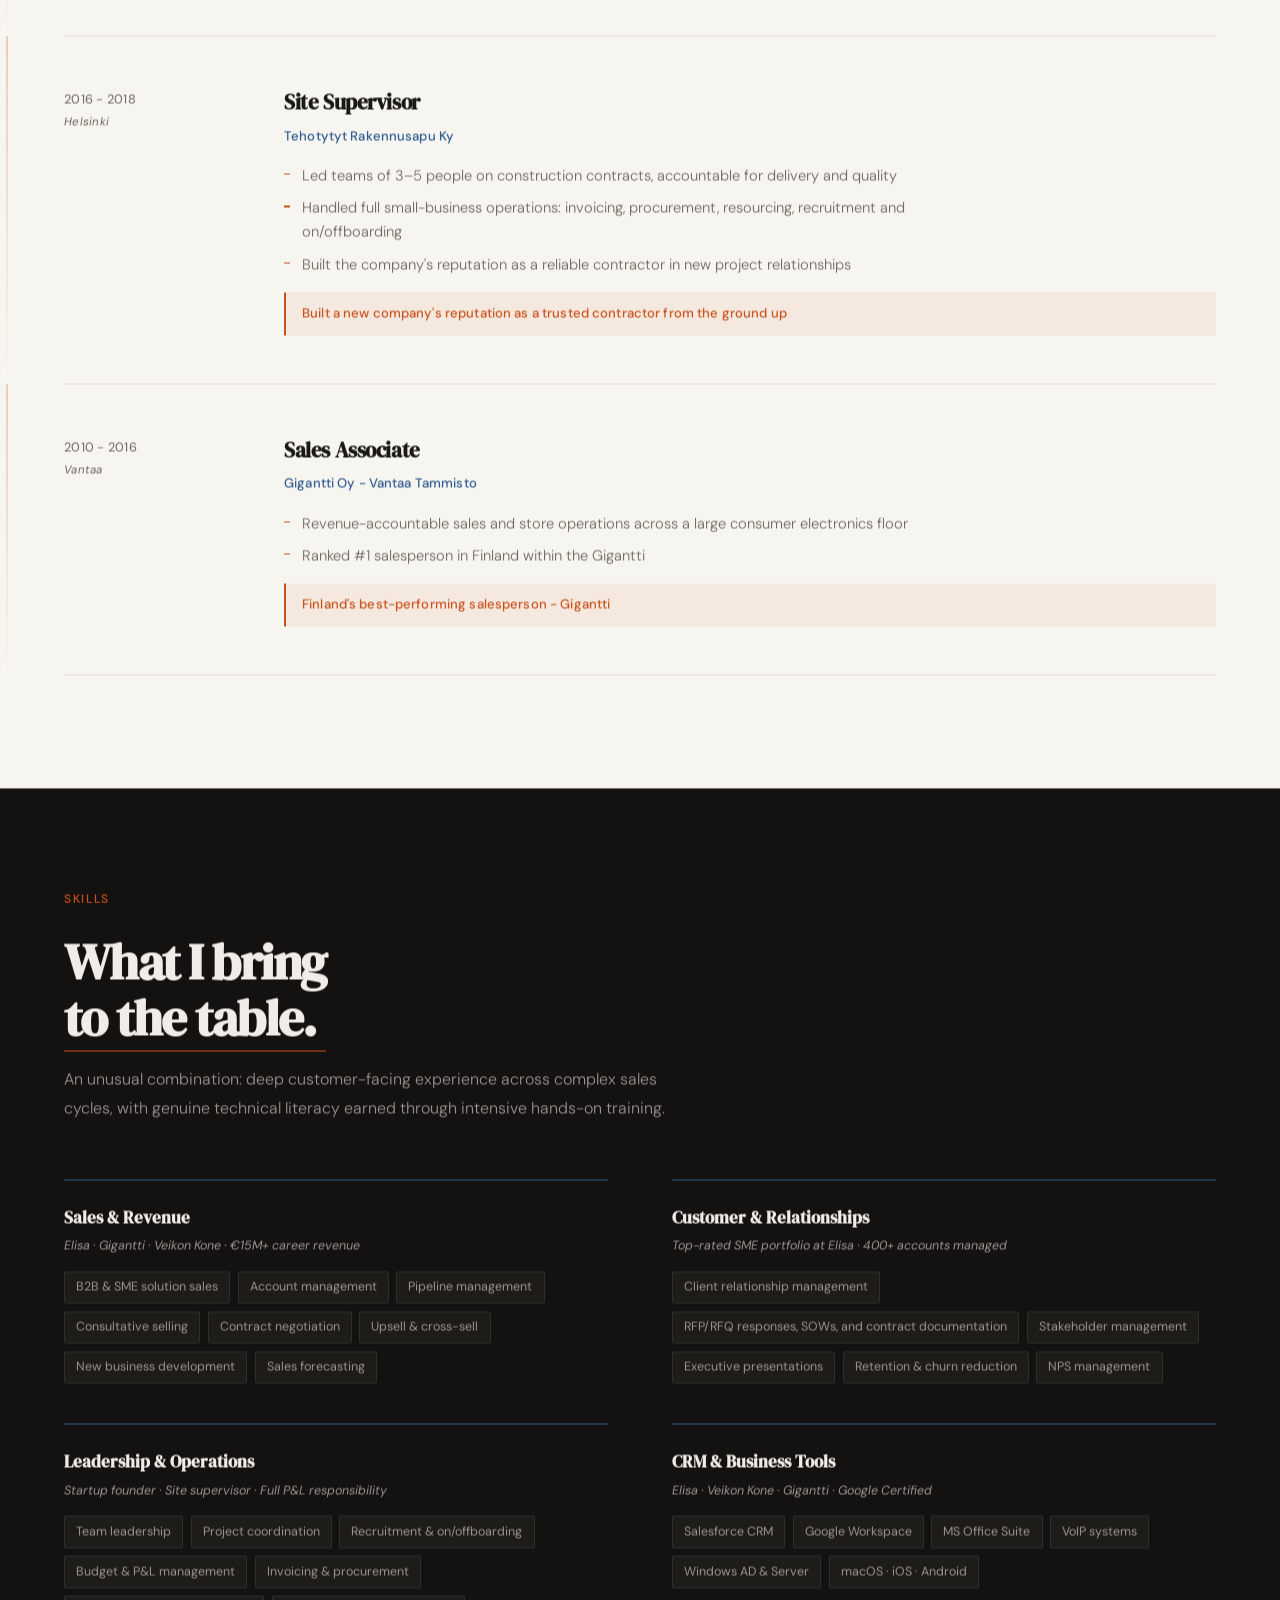
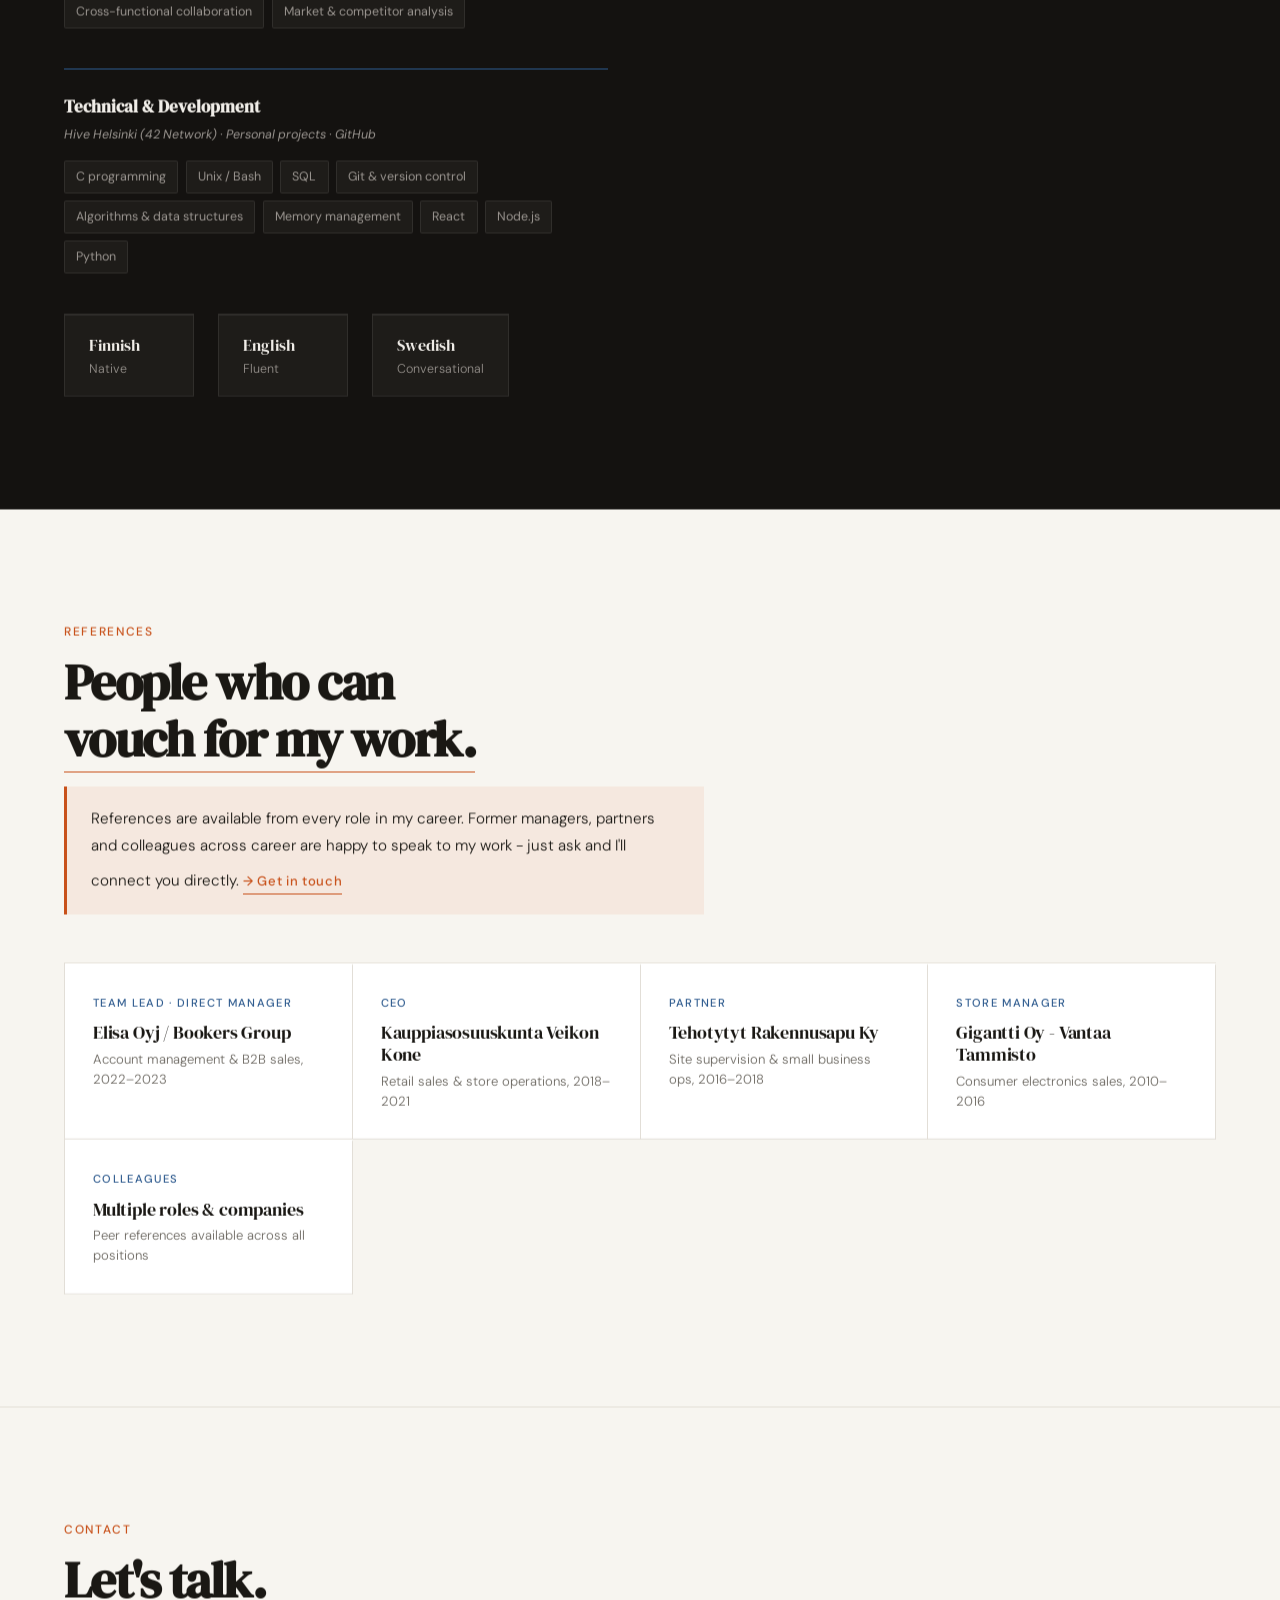
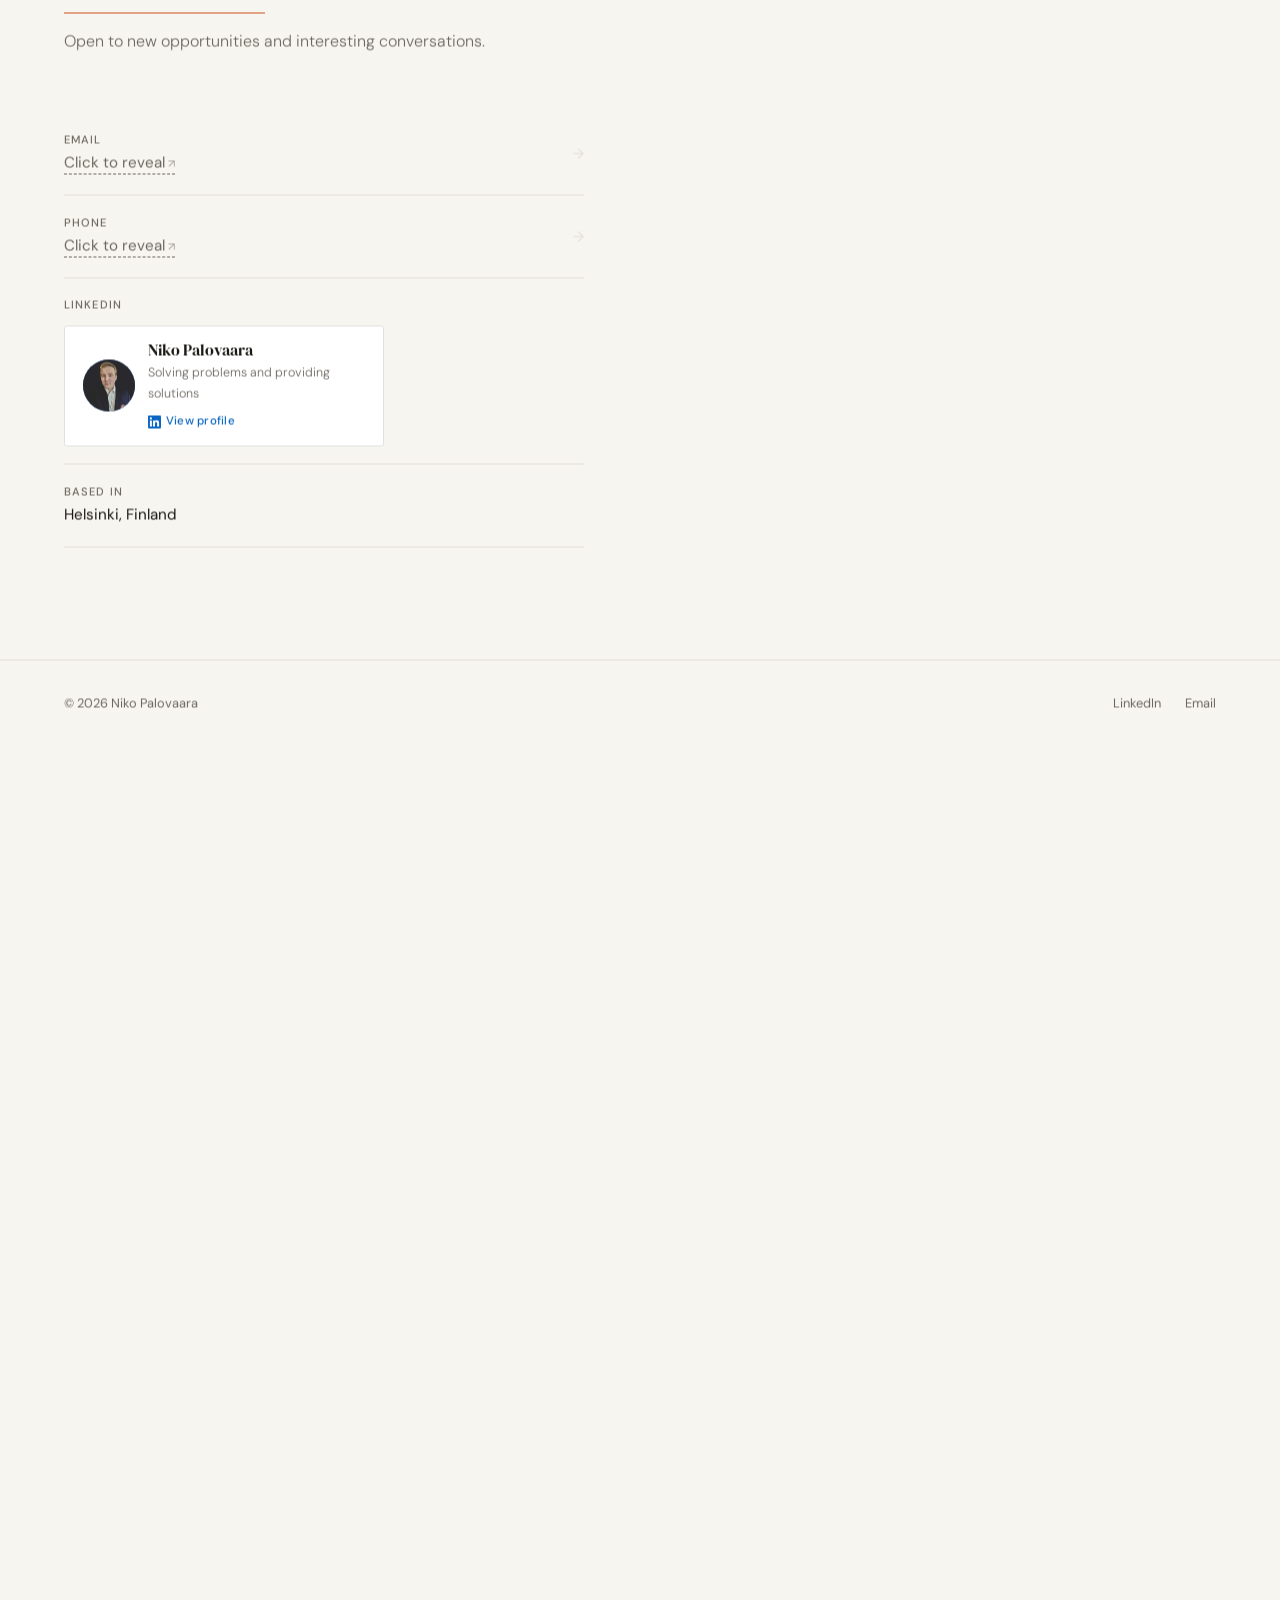
==== commit 52d4a09e: "tuning" ====
--- a/index.html
+++ b/index.html
@@ -10,7 +10,7 @@
   <meta property="og:url"         content="https://nikopalovaara.github.io/" />
   <meta property="og:title"       content="Niko Palovaara - Sales, Management & Development" />
   <meta property="og:description" content="10+ years of sales and management across SME, B2B and retail. €15M+ career revenue, 400+ SME accounts. Based in Helsinki, Finland." />
-  <meta property="og:image"       content="https://raw.githubusercontent.com/nikopalovaara/nikopalovaara.github.io/main/card.jpg" />
+  <meta property="og:image"       content="https://raw.githubusercontent.com/nikopalovaara/nikopalovaara.github.io/main/card.jpg?v=2" />
   <meta property="og:image:width"  content="1200" />
   <meta property="og:image:height" content="630" />
   <meta property="og:locale"      content="en_GB" />
@@ -19,7 +19,7 @@
   <meta name="twitter:card"        content="summary_large_image" />
   <meta name="twitter:title"       content="Niko Palovaara - Sales & Management & Development" />
   <meta name="twitter:description" content="10+ years of sales and management across SME, B2B and retail. €15M+ career revenue, 400+ SME accounts. Based in Helsinki, Finland." />
-  <meta name="twitter:image"       content="https://raw.githubusercontent.com/nikopalovaara/nikopalovaara.github.io/main/card.jpg" />
+  <meta name="twitter:image"       content="https://raw.githubusercontent.com/nikopalovaara/nikopalovaara.github.io/main/card.jpg?v=2" />
 
   <!-- General SEO -->
   <meta name="description" content="Portfolio of Niko Palovaara - sales, management and development professional based in Helsinki, Finland. 10+ years experience specialized in information technology" />
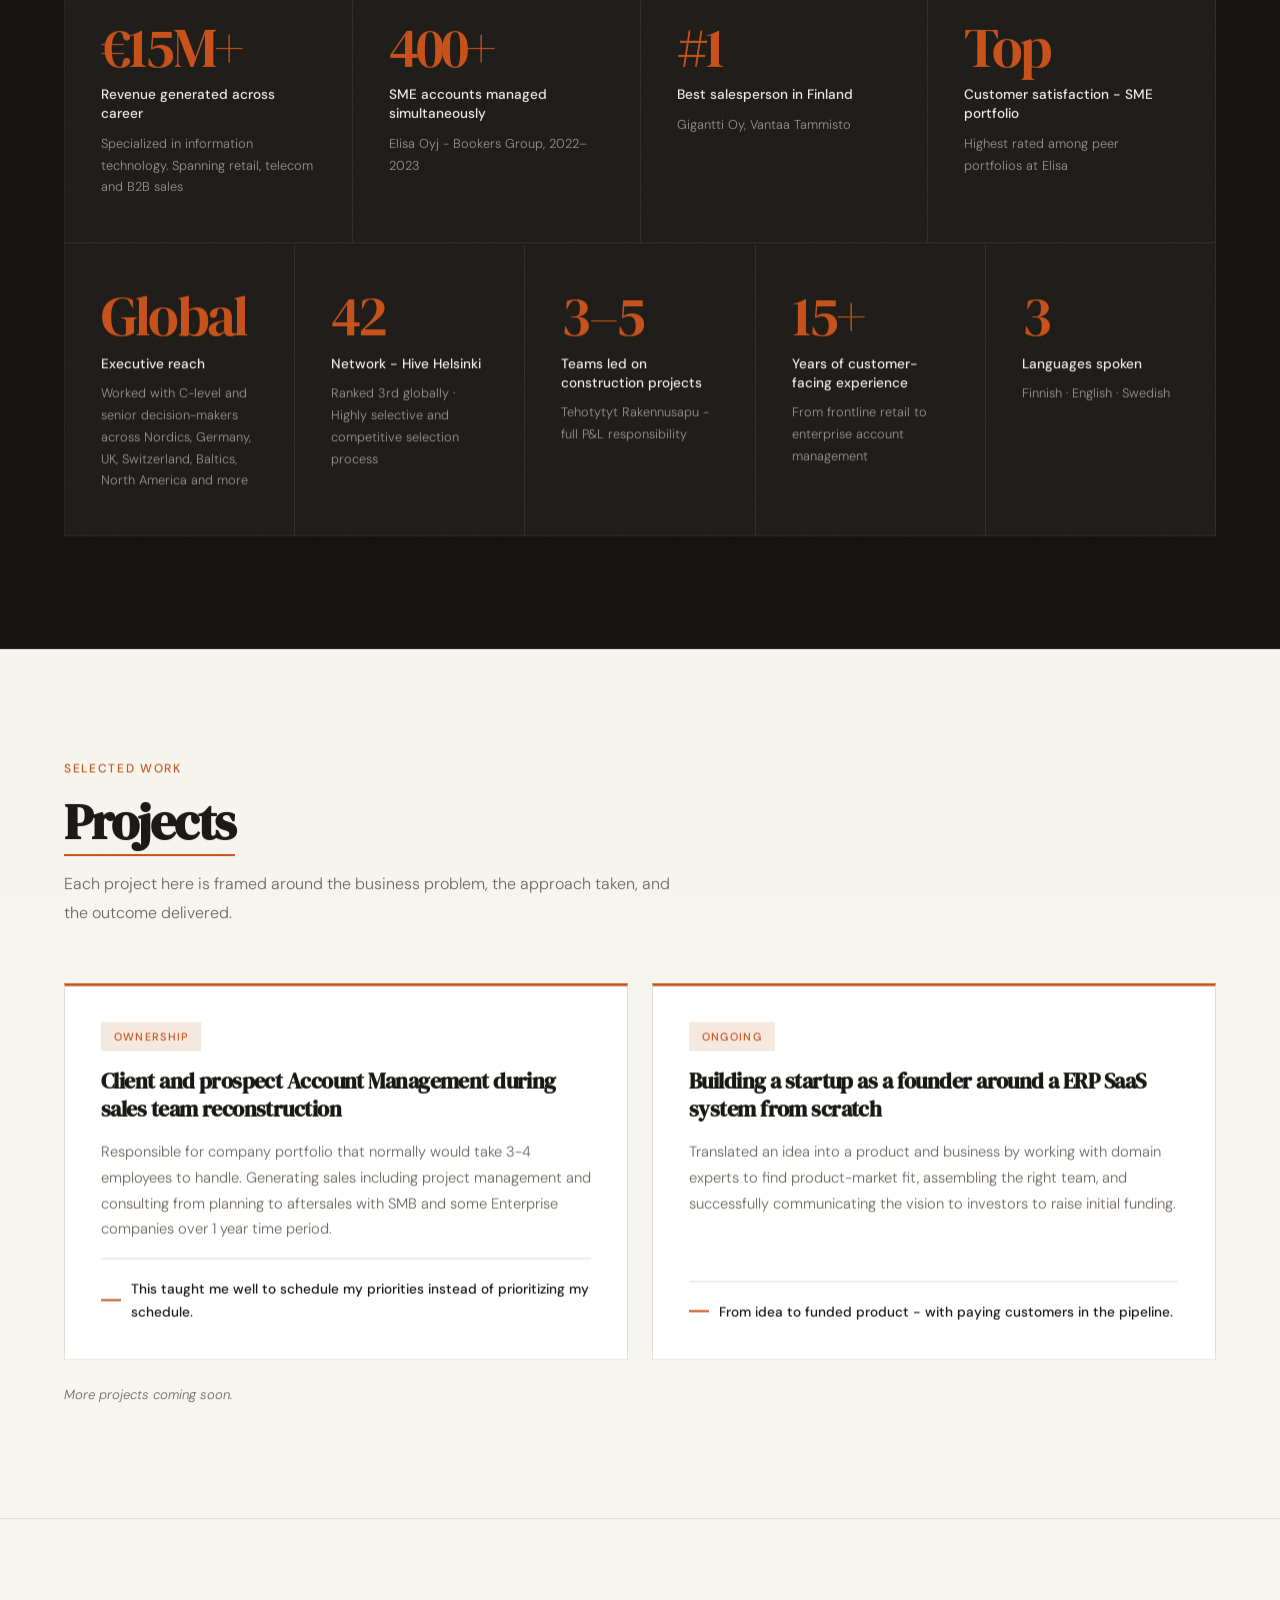
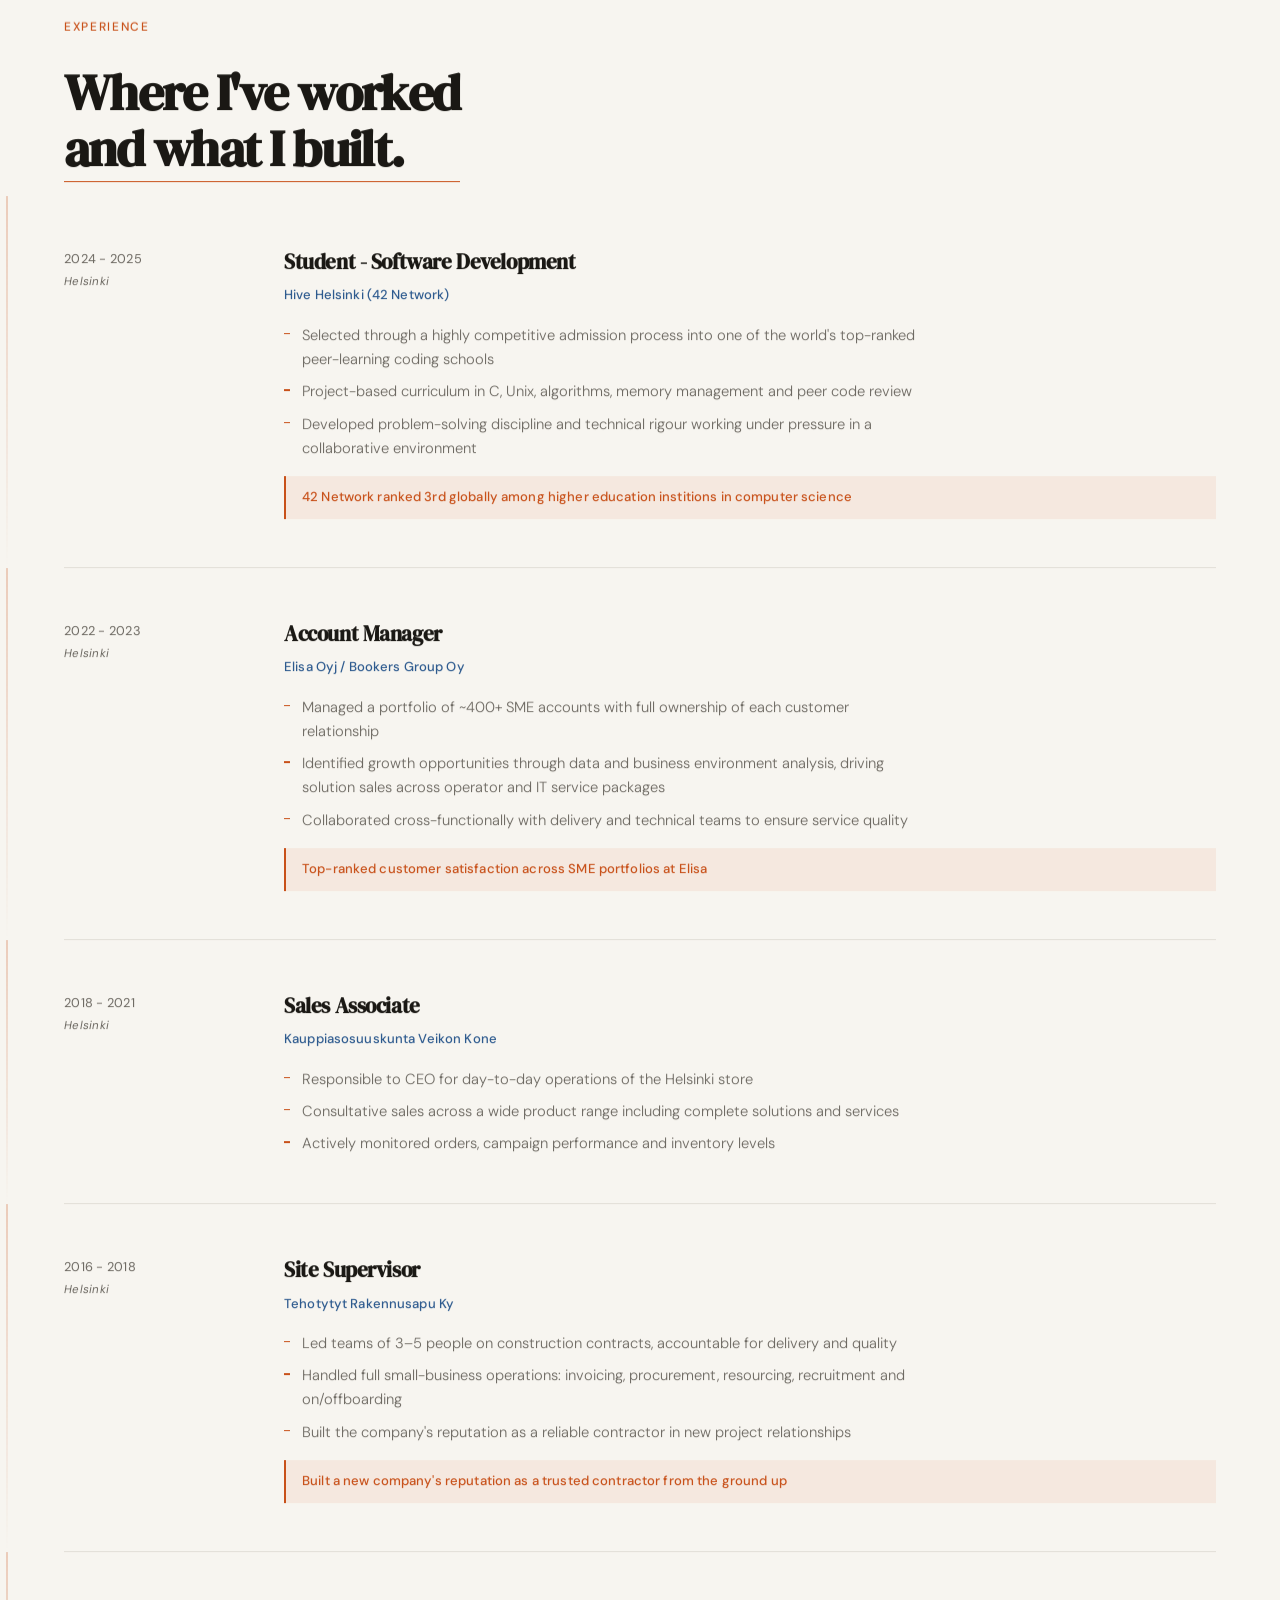
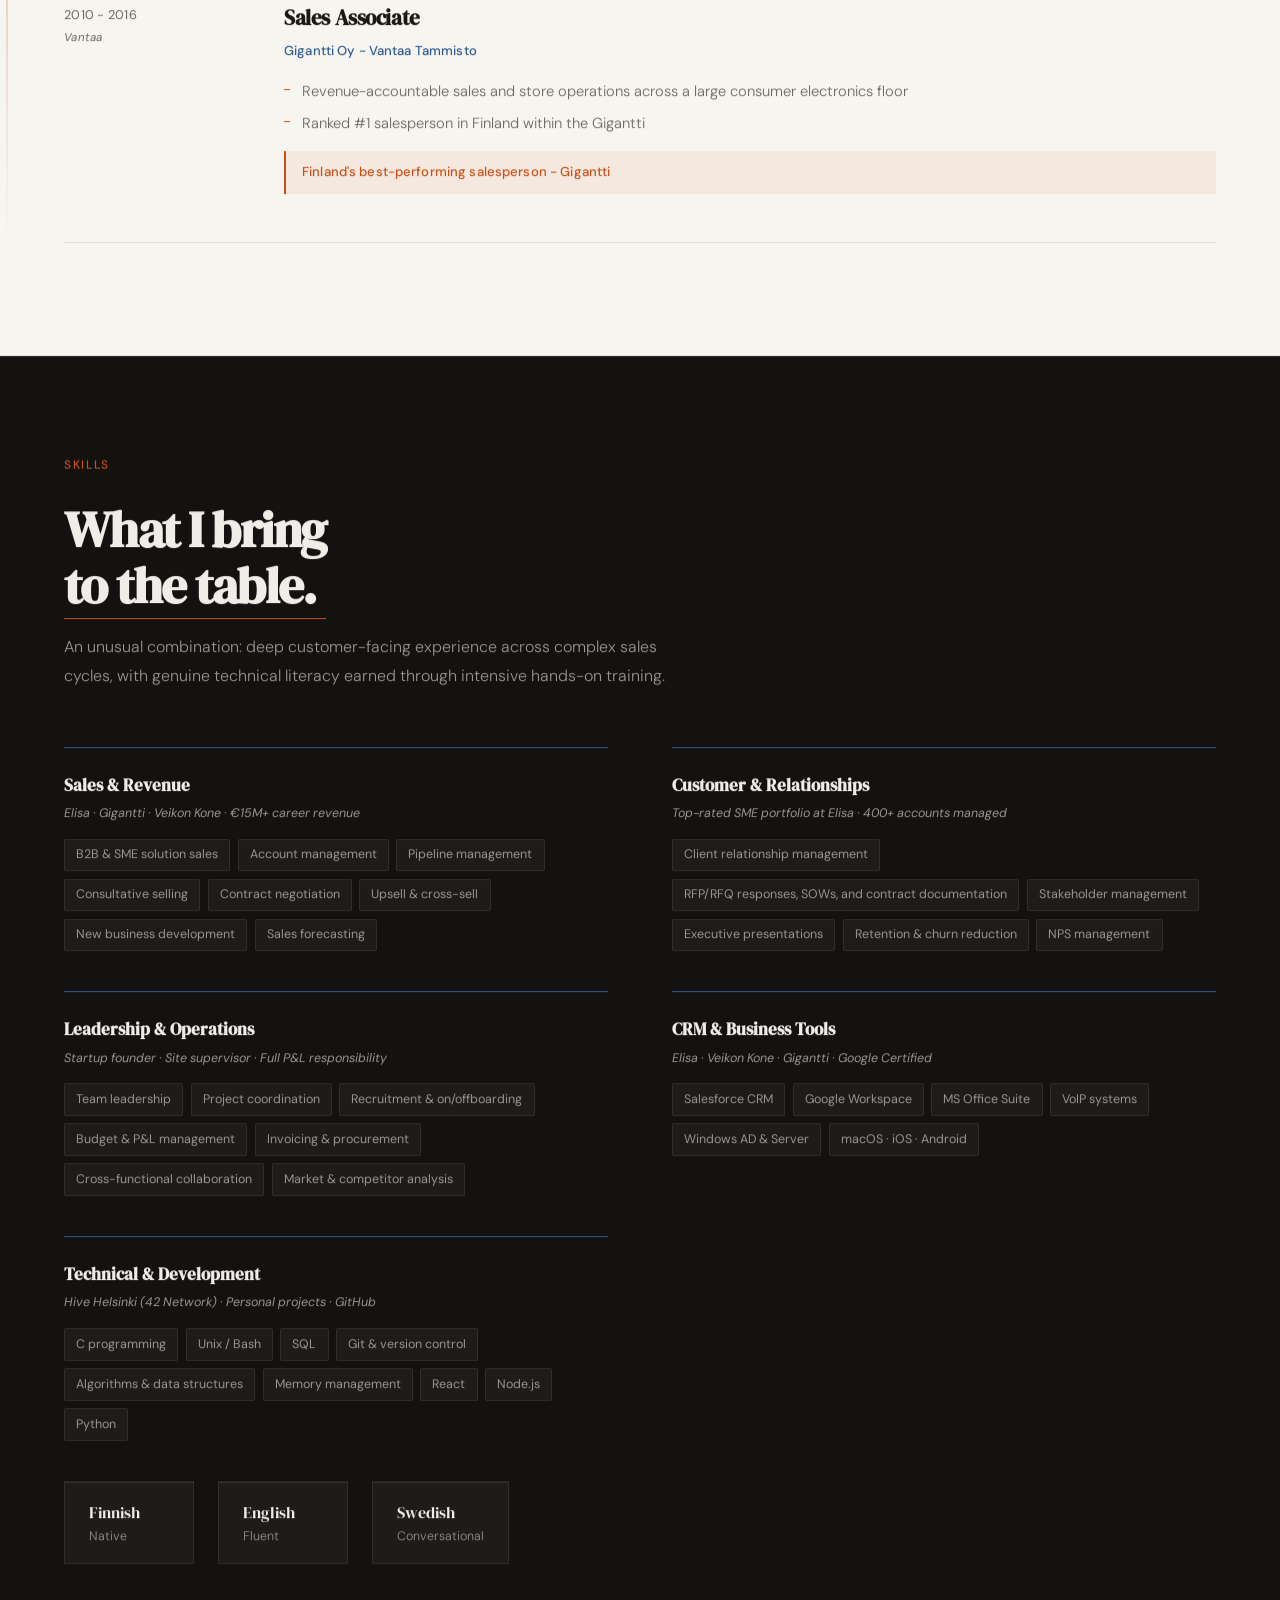
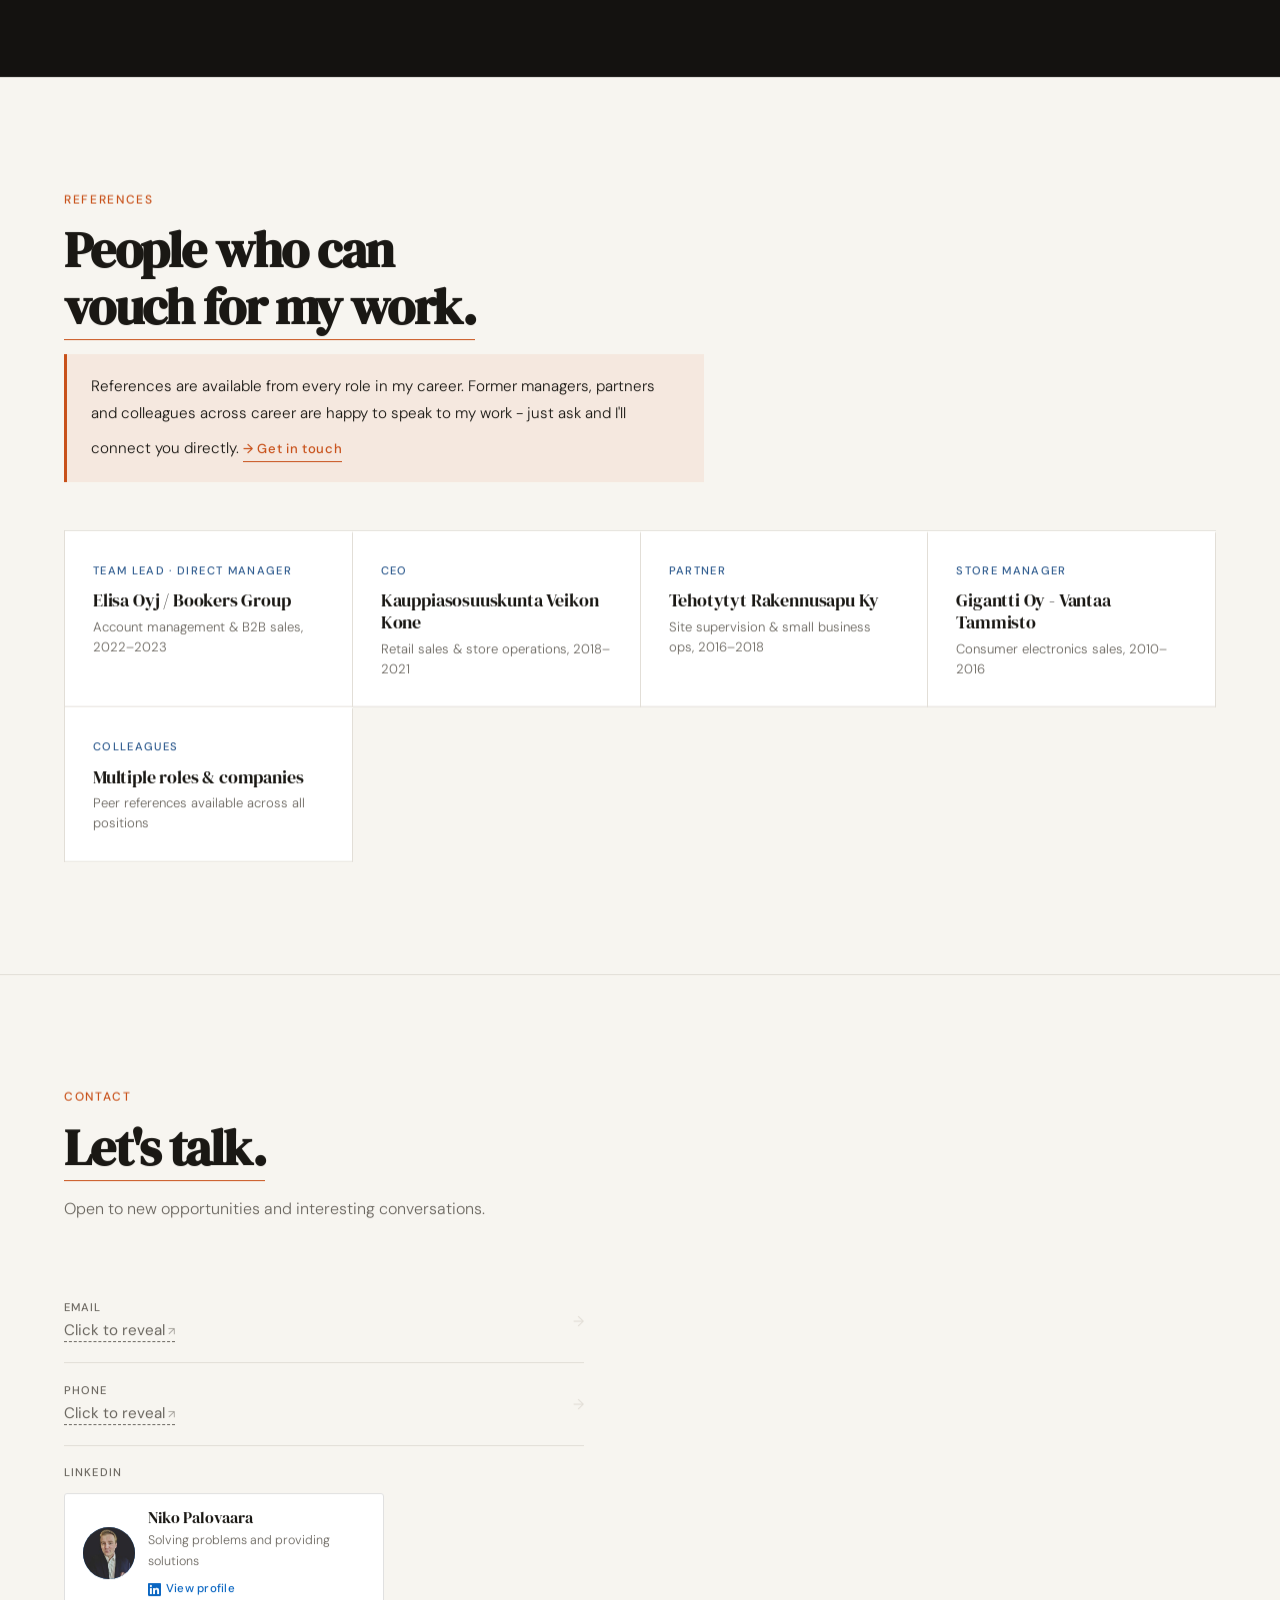
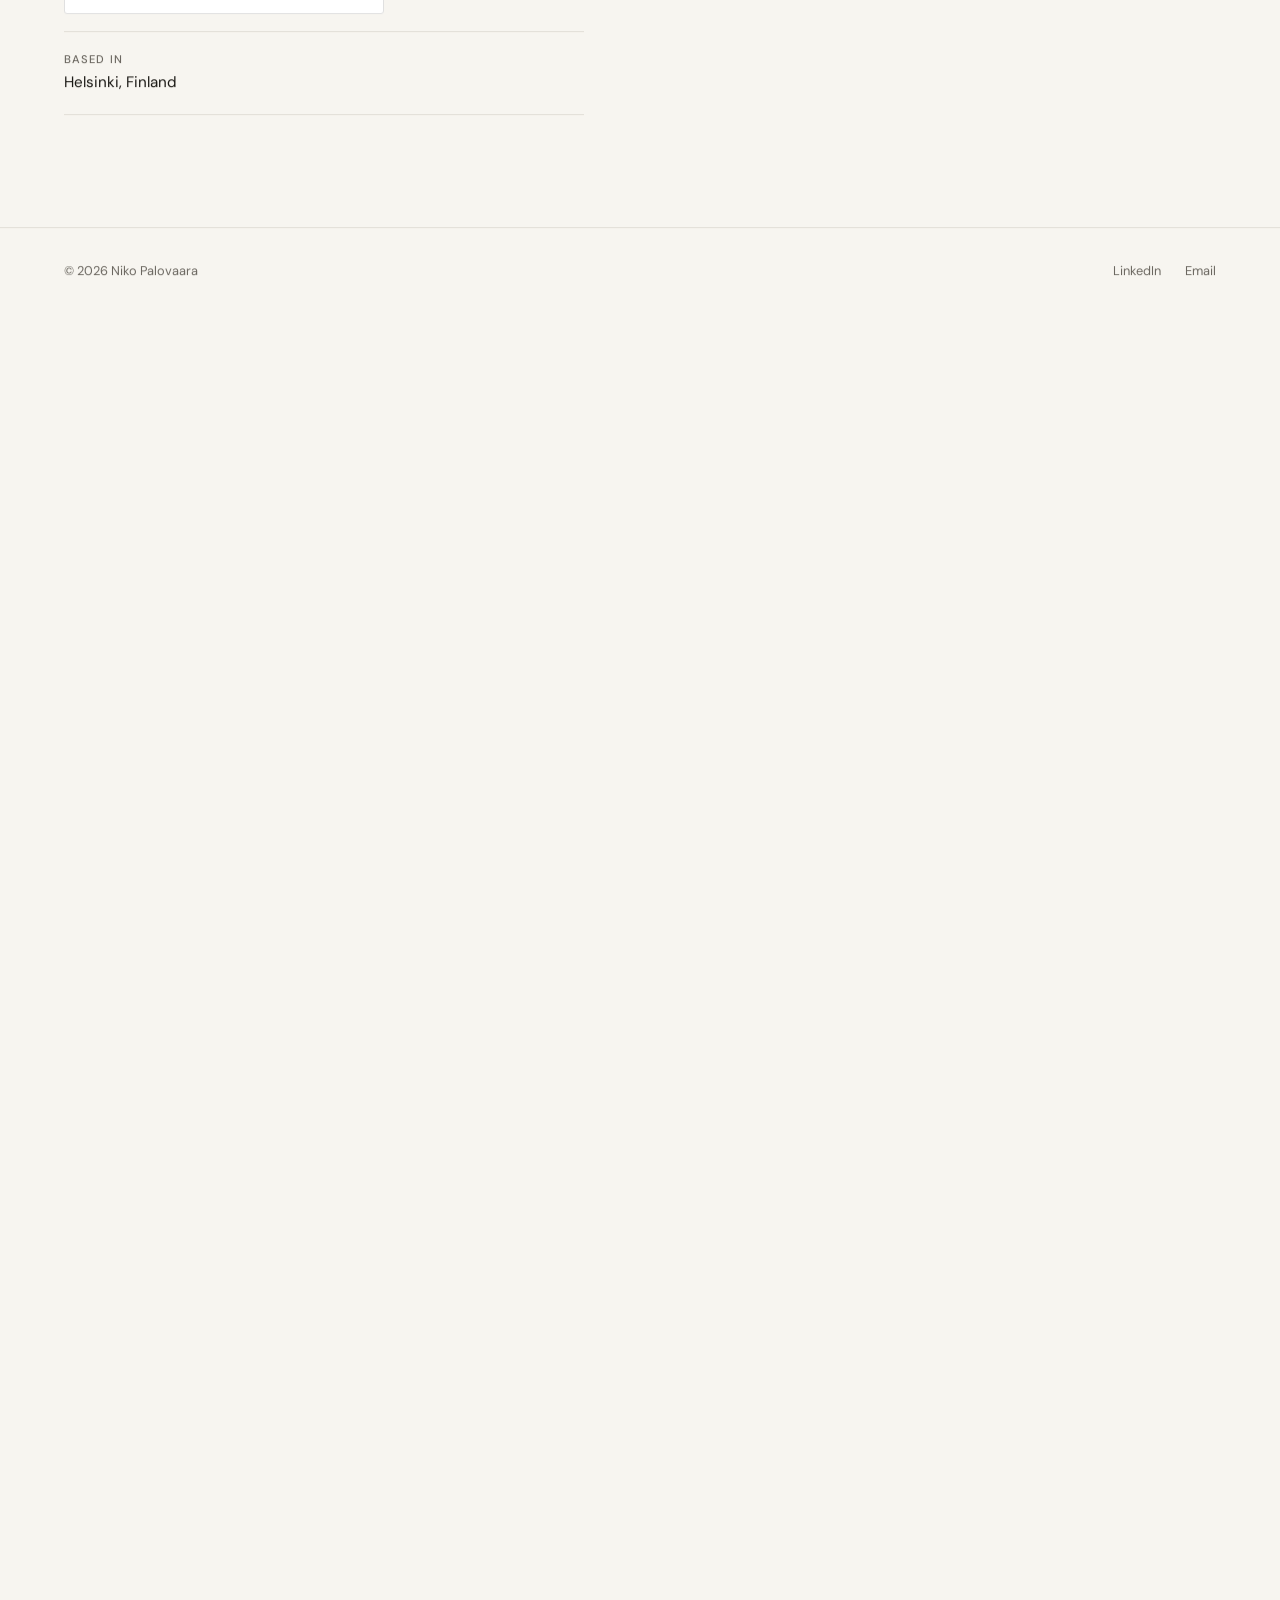
==== commit 611883bc: "tuning" ====
--- a/index.html
+++ b/index.html
@@ -30,6 +30,16 @@
   <link rel="preconnect" href="https://fonts.gstatic.com" crossorigin />
   <link href="https://fonts.googleapis.com/css2?family=DM+Serif+Display:ital@0;1&family=DM+Sans:wght@300;400;500&display=swap" rel="stylesheet" />
   <link rel="stylesheet" href="style.css" />
+  
+  <!-- Google tag (gtag.js) -->
+  <script async src="https://www.googletagmanager.com/gtag/js?id=G-XHF1V1VBMJ"></script>
+  <script>
+    window.dataLayer = window.dataLayer || [];
+    function gtag(){dataLayer.push(arguments);}
+    gtag('js', new Date());
+
+    gtag('config', 'G-XHF1V1VBMJ');
+  </script>
 </head>
 <body>
 
--- a/style.css
+++ b/style.css
@@ -165,10 +165,12 @@
 .hero-welcome-cursor {
   display: inline-block;
   width: 1.5px;
-  height: 0.85em;
+  height: 0.75em;
   background: var(--accent);
   margin-left: 1px;
-  vertical-align: text-bottom;
+  vertical-align: middle;
+  position: relative;
+  top: -0.05em;
   animation: blink 0.9s step-end infinite;
   will-change: opacity;
 }
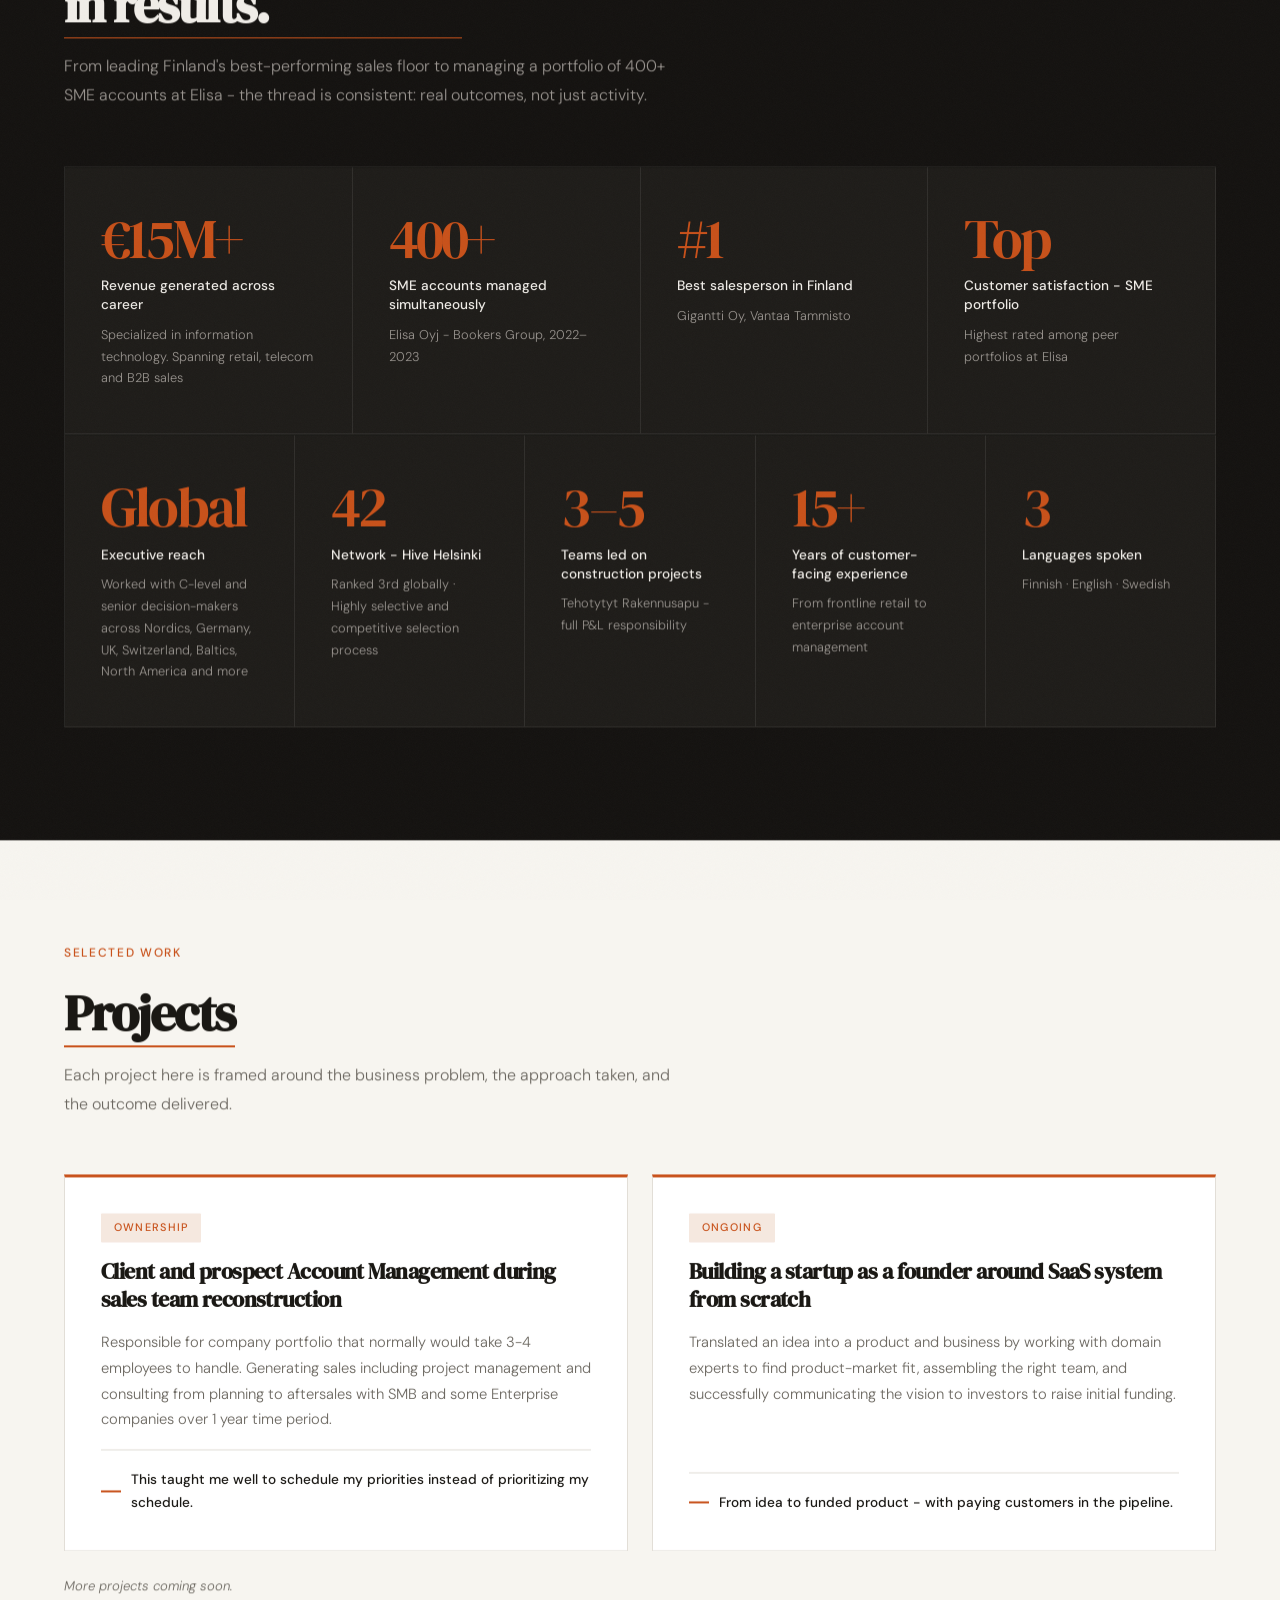
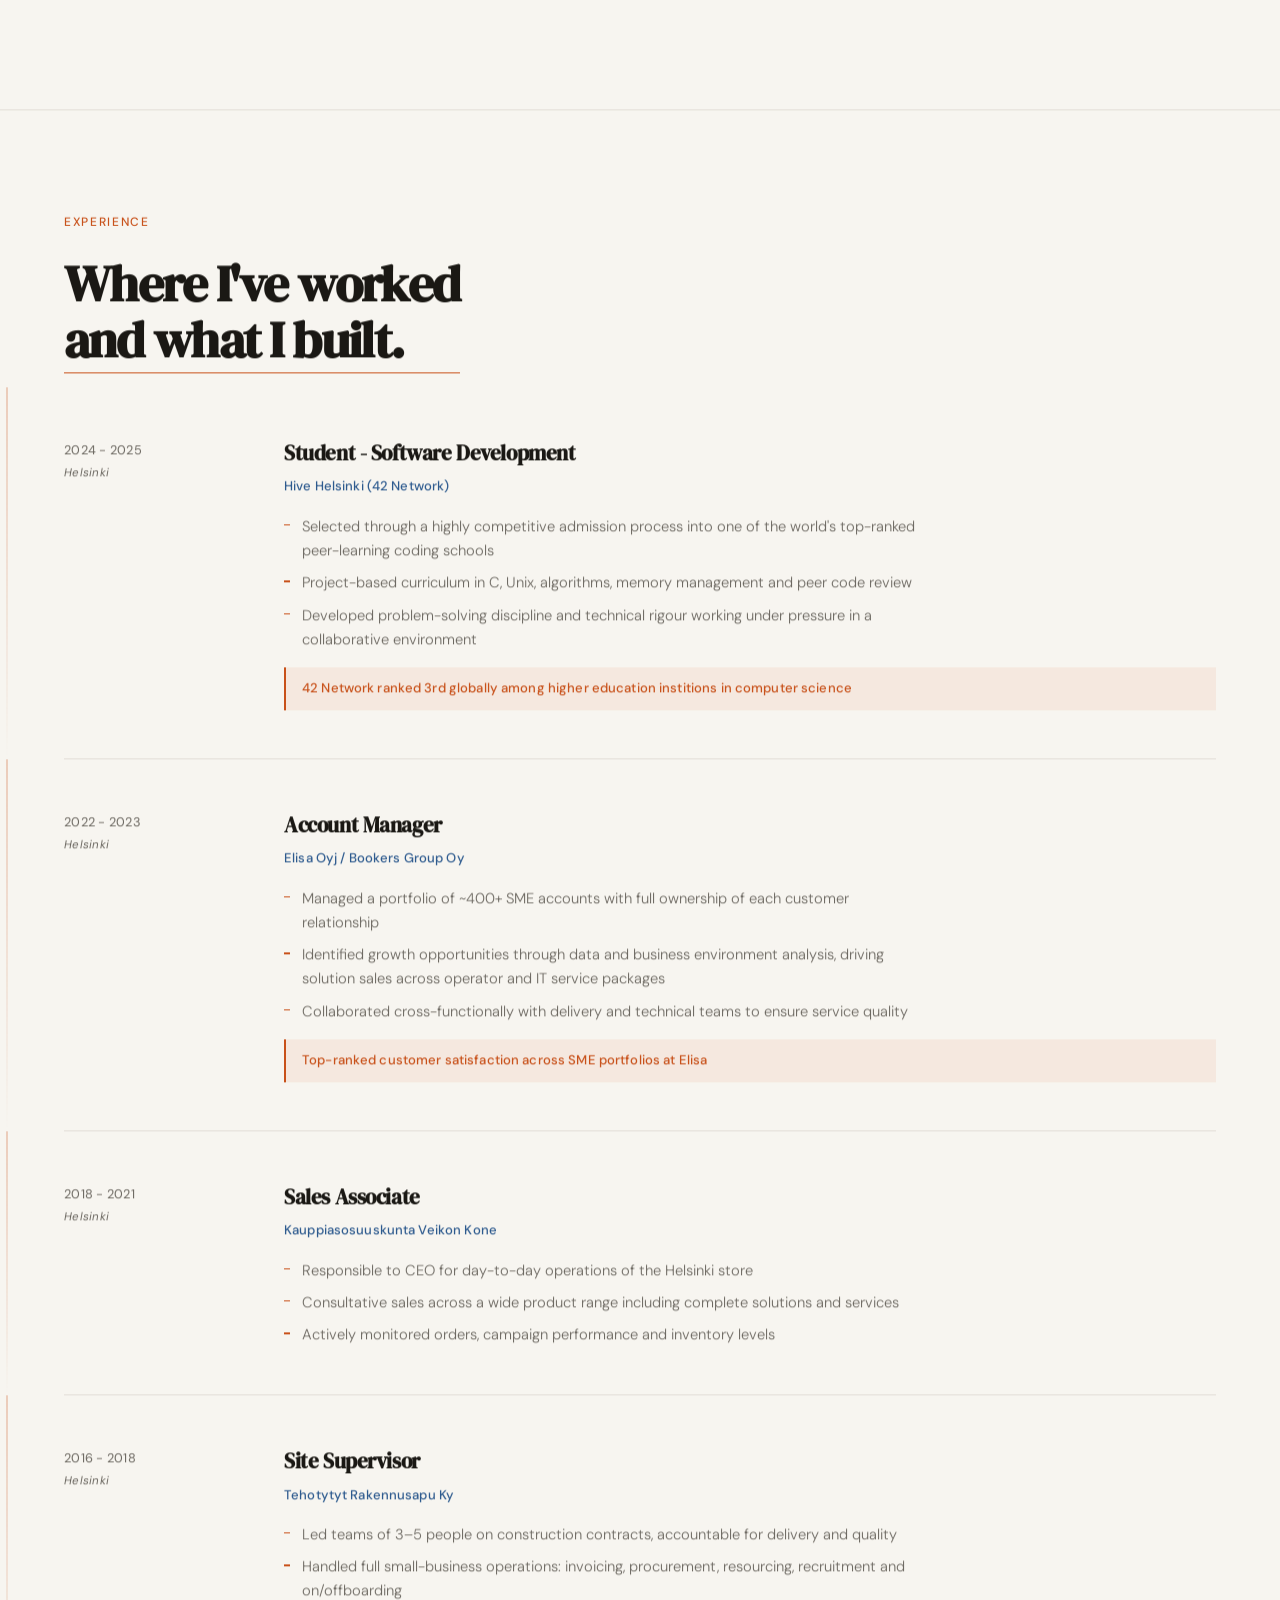
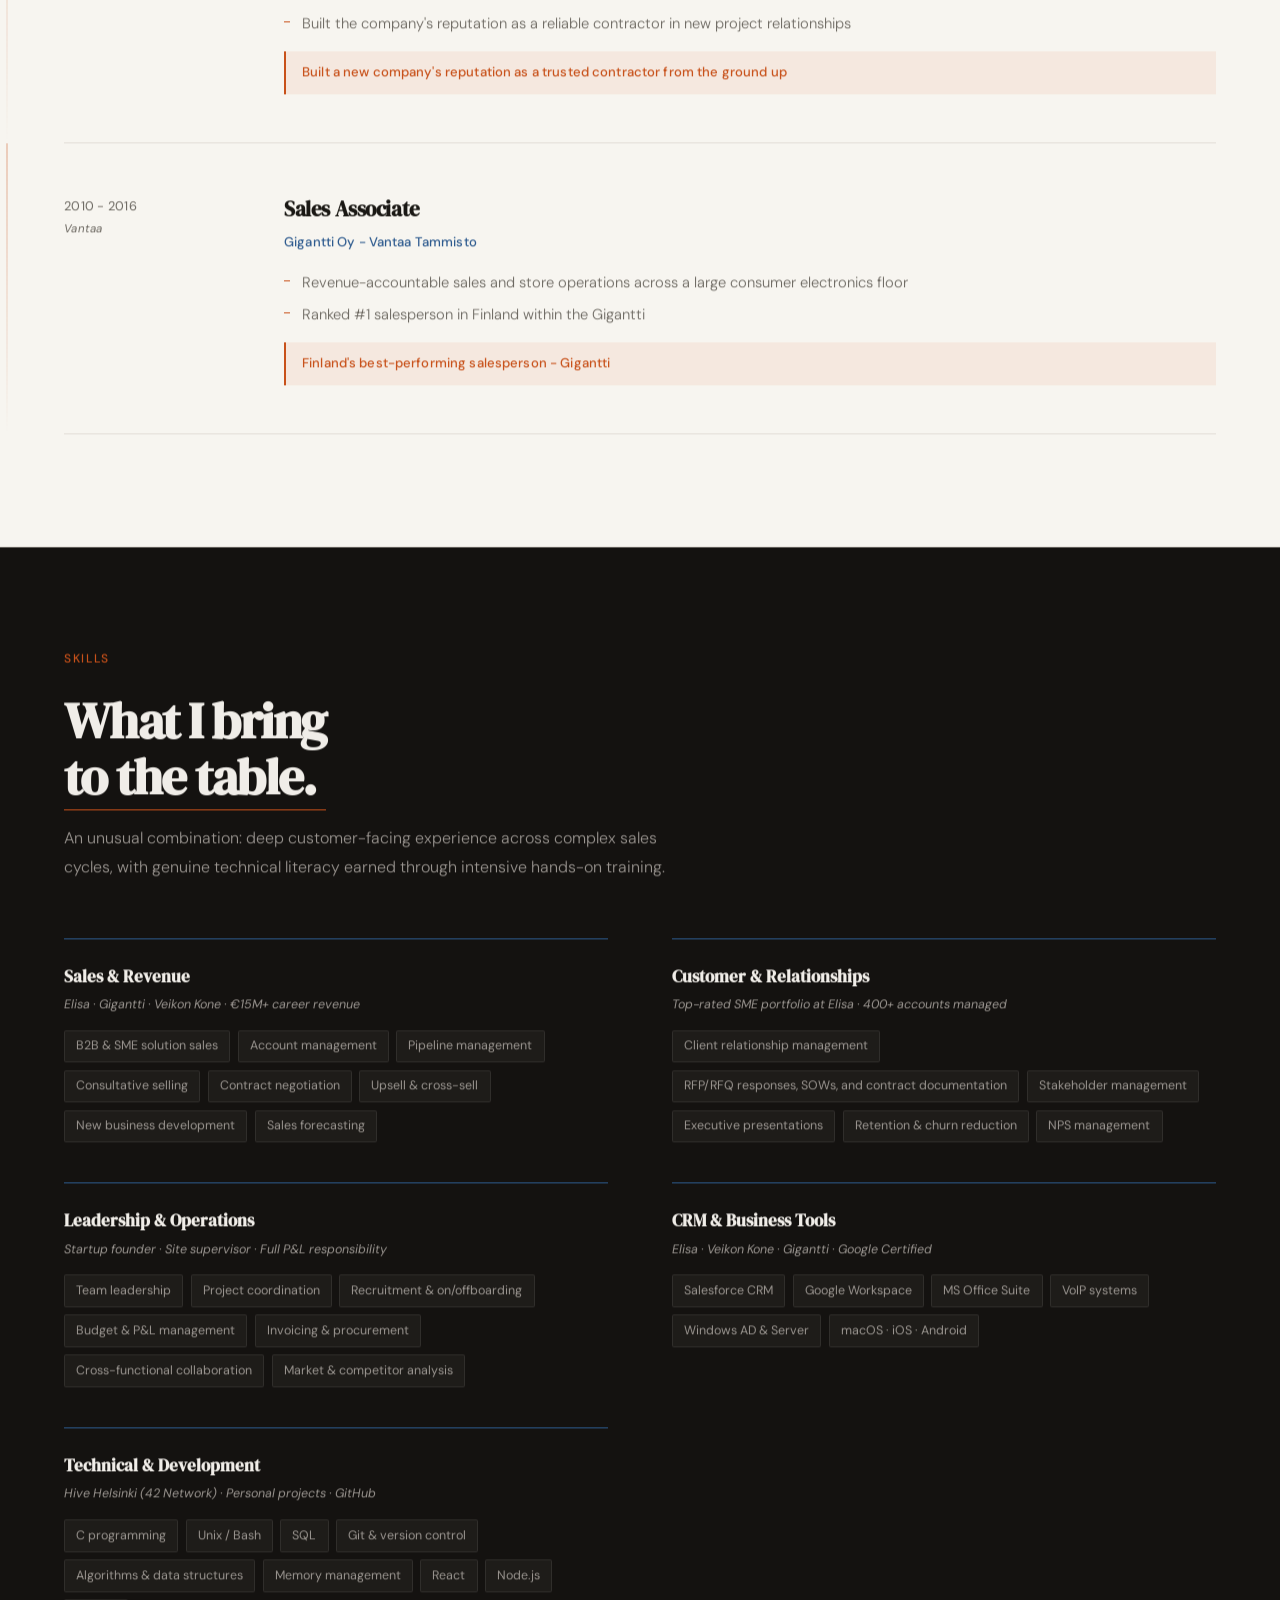
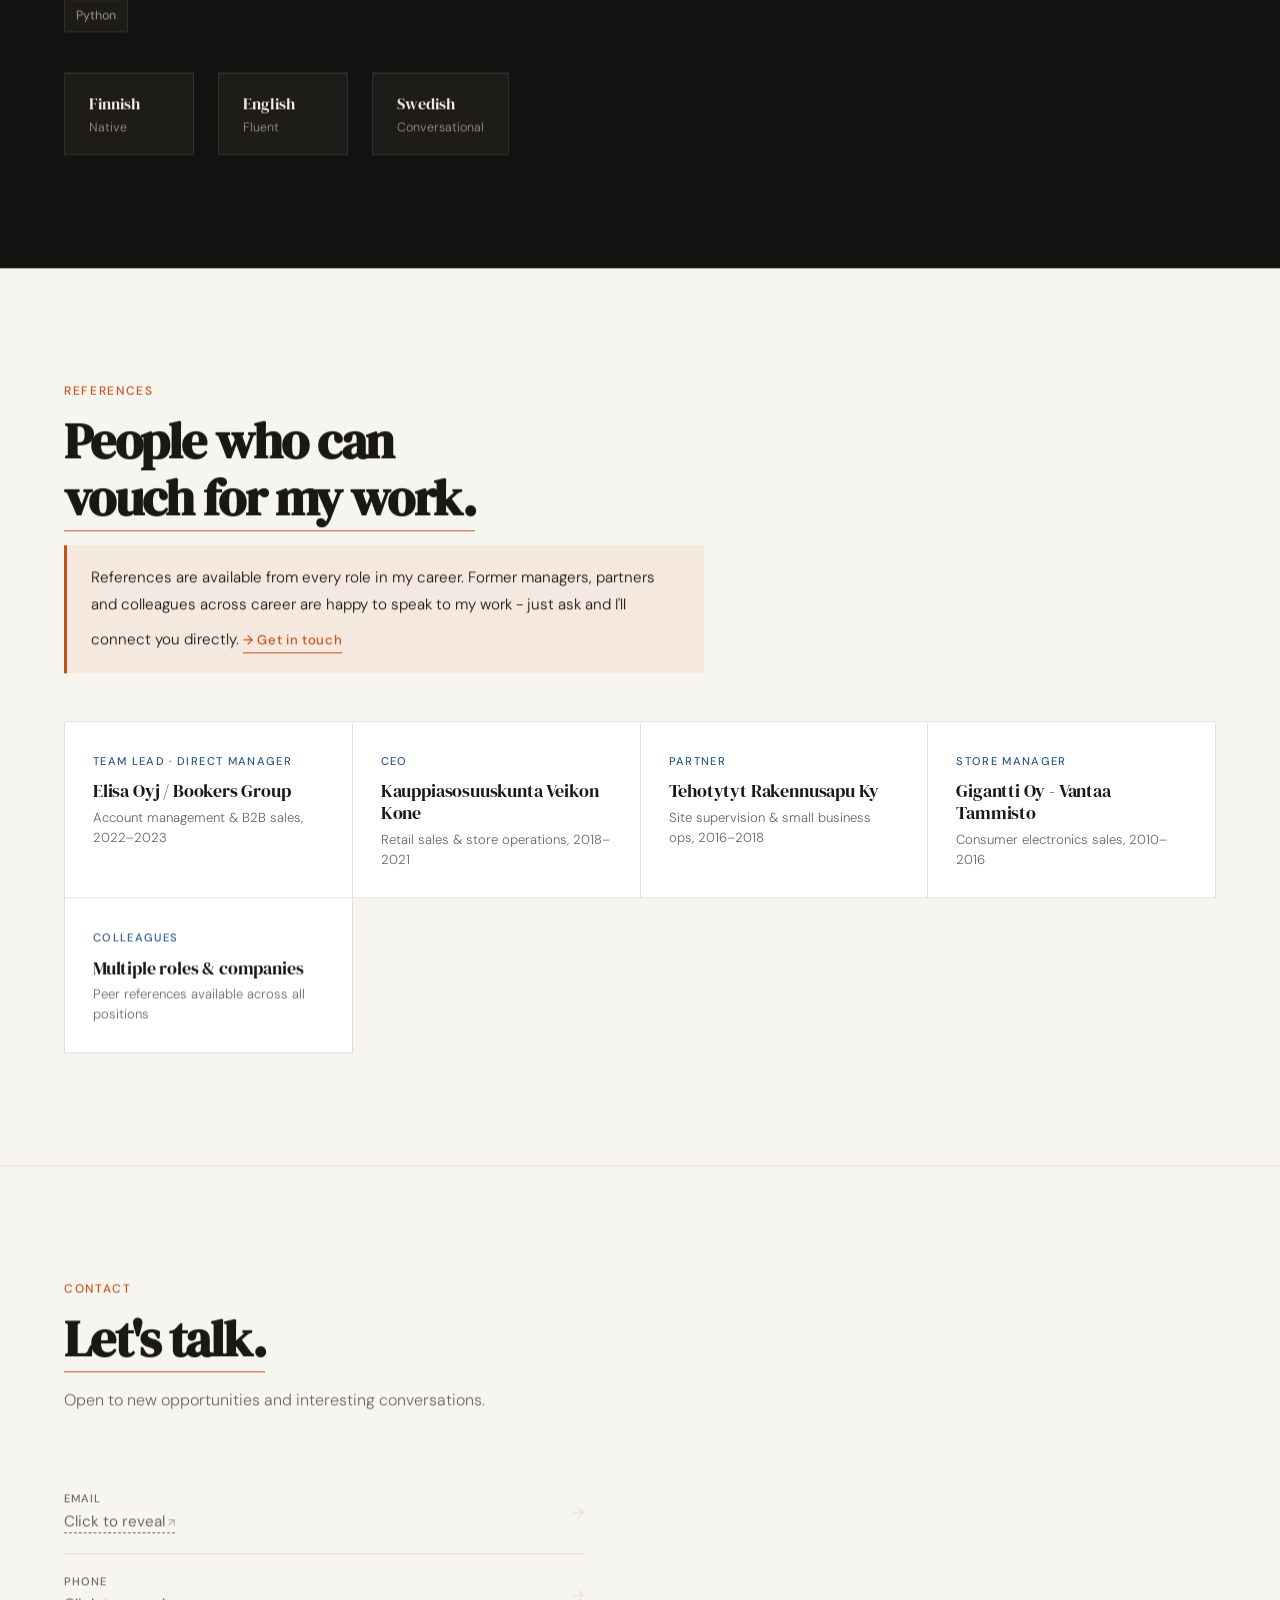
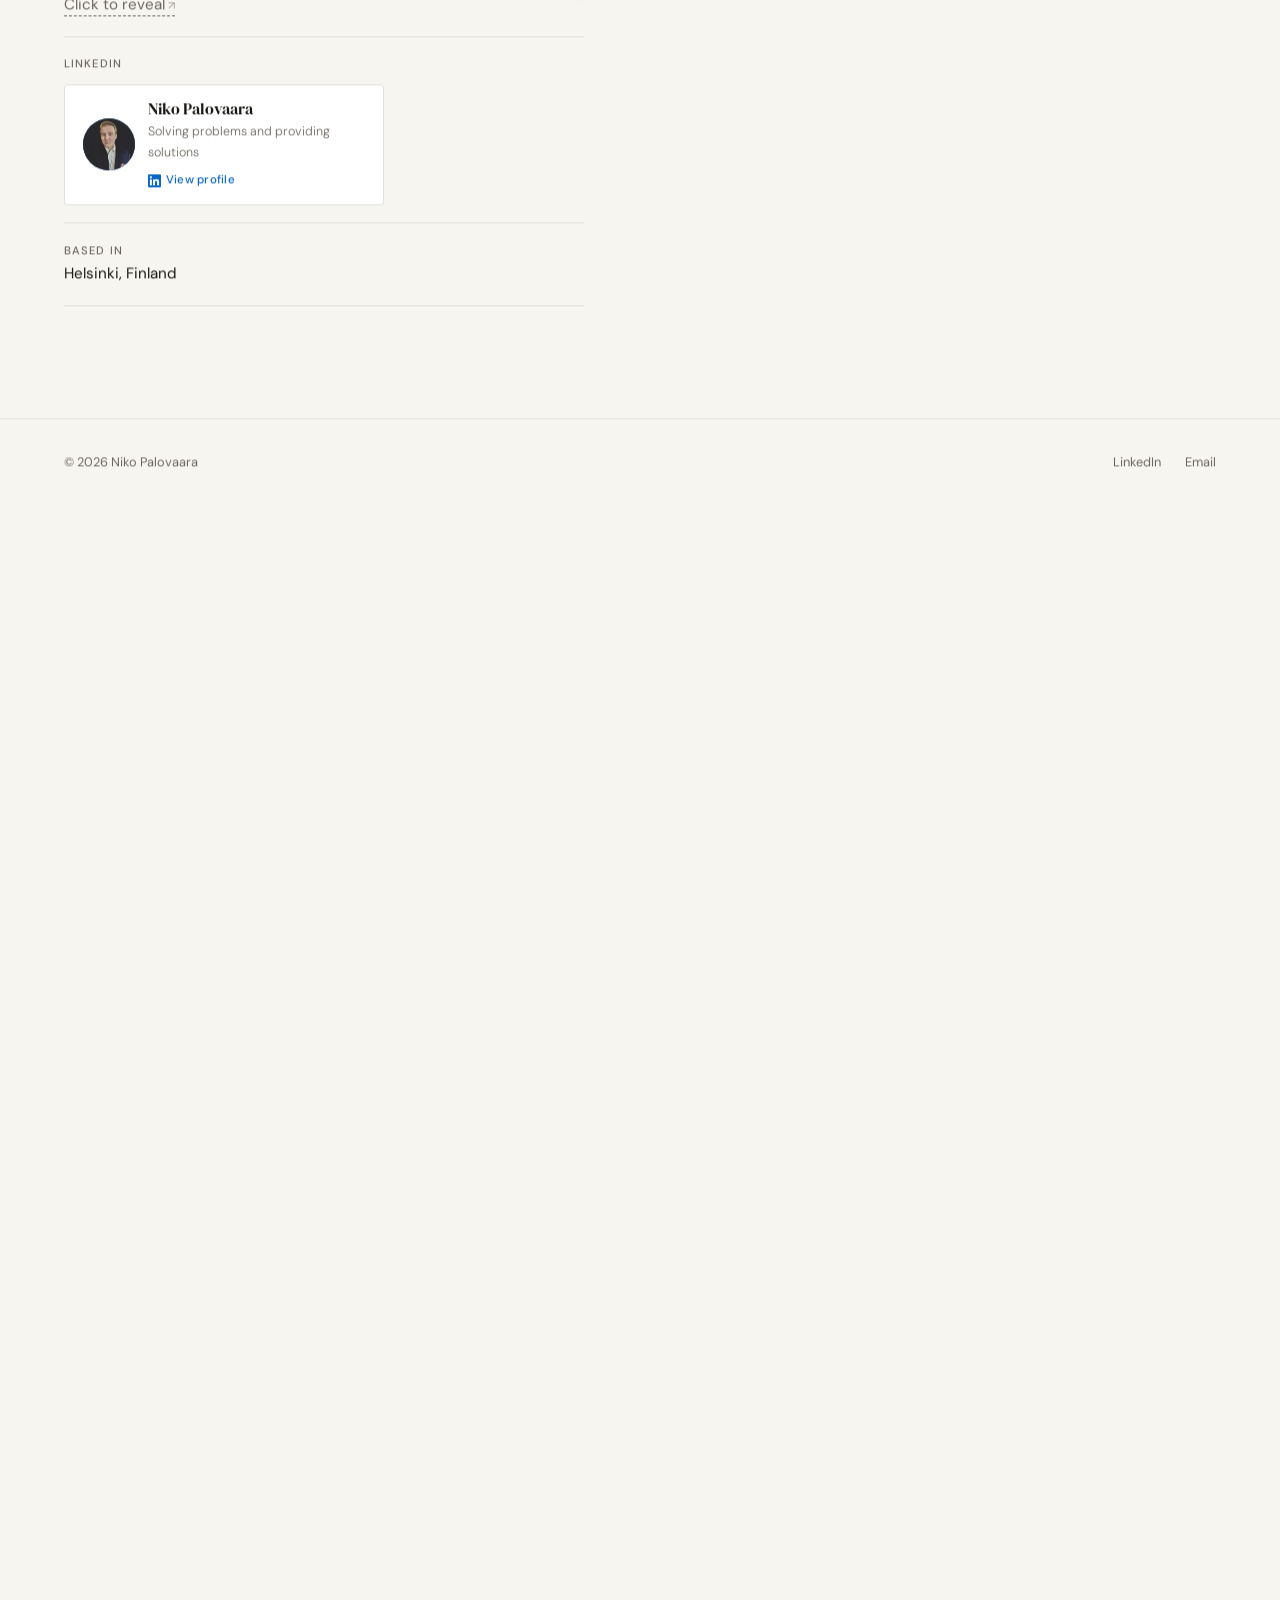
==== commit 8d4f68d9: "photo" ====
--- a/index.html
+++ b/index.html
@@ -65,7 +65,7 @@
       <div class="hero-text">
         <div class="hero-photo-col">
           <div class="hero-photo-wrap">
-            <img src="[data-uri]" alt="Niko Palovaara" class="hero-photo" />
+            <img src="profilepic.png" alt="Niko Palovaara" class="hero-photo" />
           </div>
         </div>
         <div class="hero-label">Sales, Management & Development · Finland, Helsinki</div>
--- a/style.css
+++ b/style.css
@@ -121,21 +121,27 @@
 }
 
 .hero-photo-wrap {
-  width: 200px;
-  height: 200px;
+  width: 400px;
+  height: 400px;
+  min-width: 400px;
+  min-height: 400px;
   border-radius: 50%;
   overflow: hidden;
+  position: relative;
   border: 2px solid var(--border);
   box-shadow: 0 0 0 6px var(--bg), 0 0 0 7px var(--border);
 }
 
 .hero-photo {
+  position: absolute;
+  top: 0;
+  left: 0;
   width: 100%;
   height: 100%;
   object-fit: cover;
-  object-position: center 12%;
+  object-position: center 35%;
   display: block;
-  filter: grayscale(35%);
+  filter: grayscale(15%);
   transition: filter 0.4s ease;
 }
 
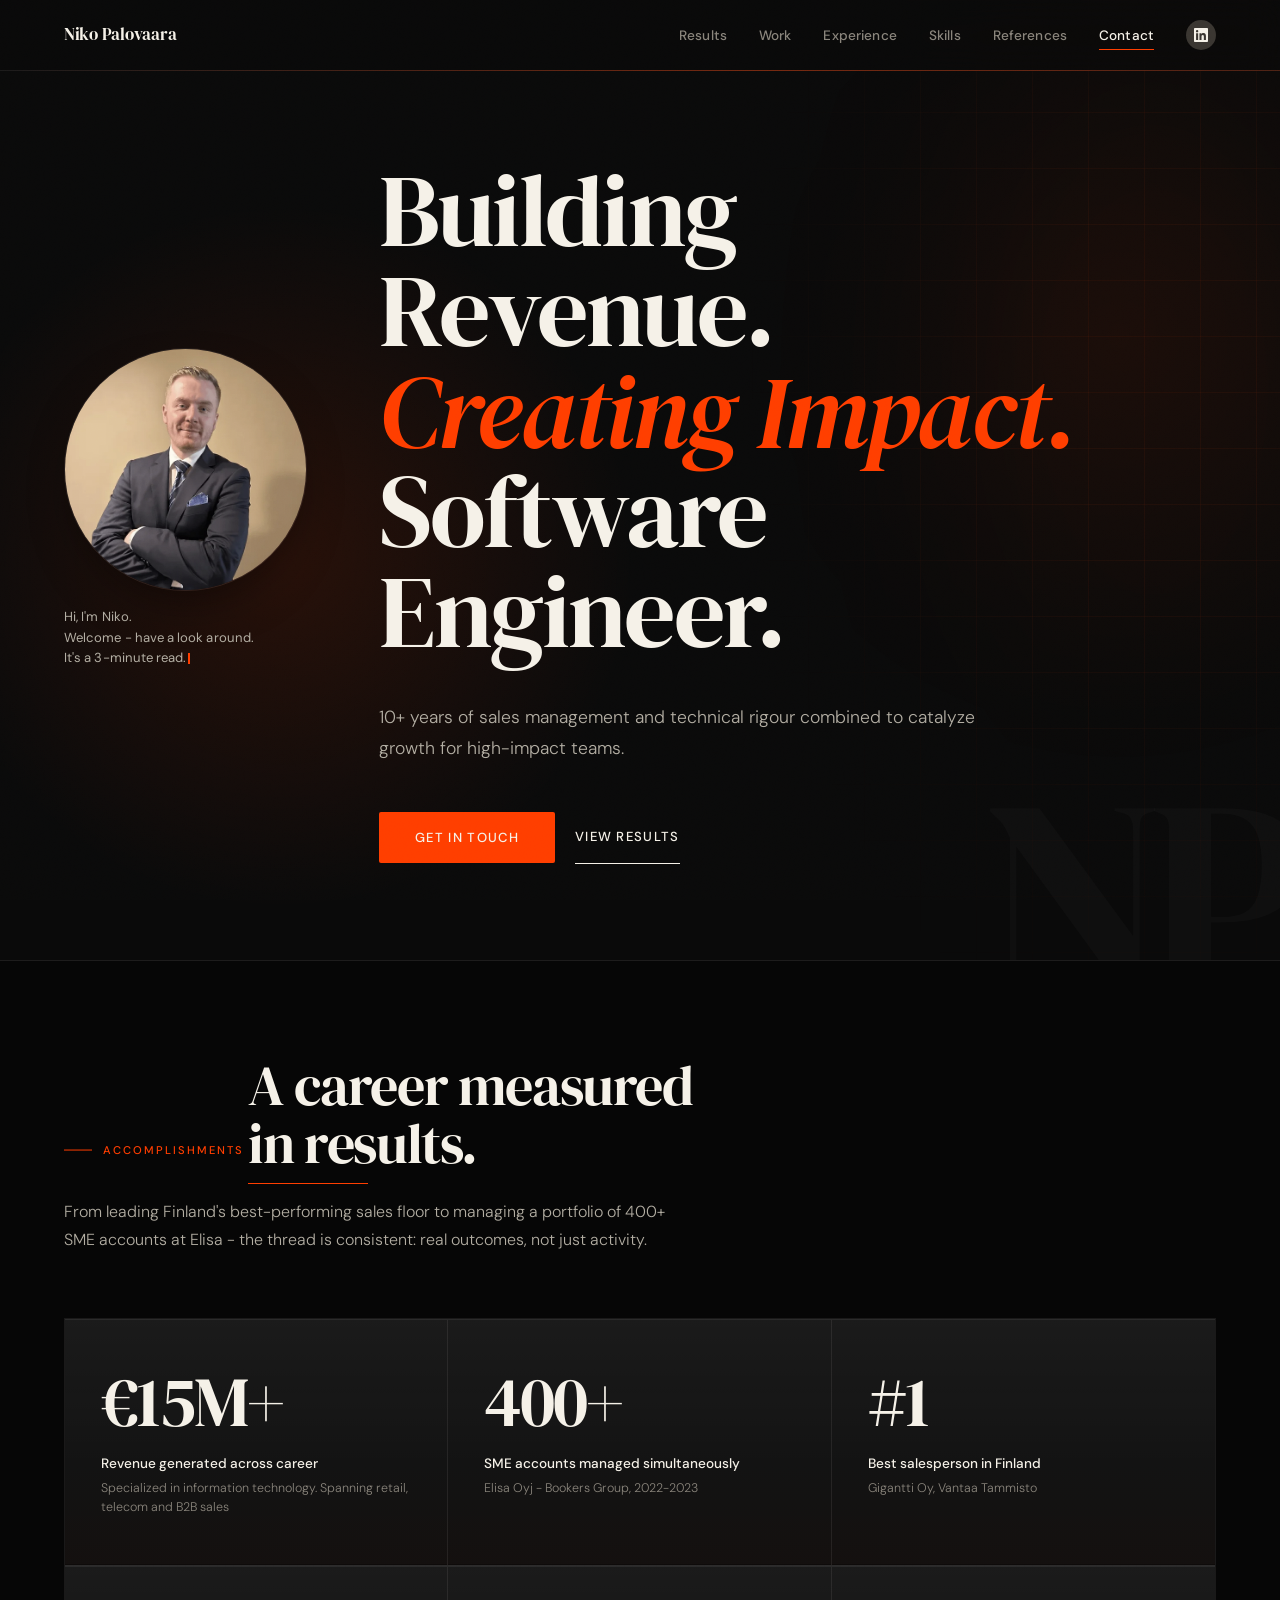
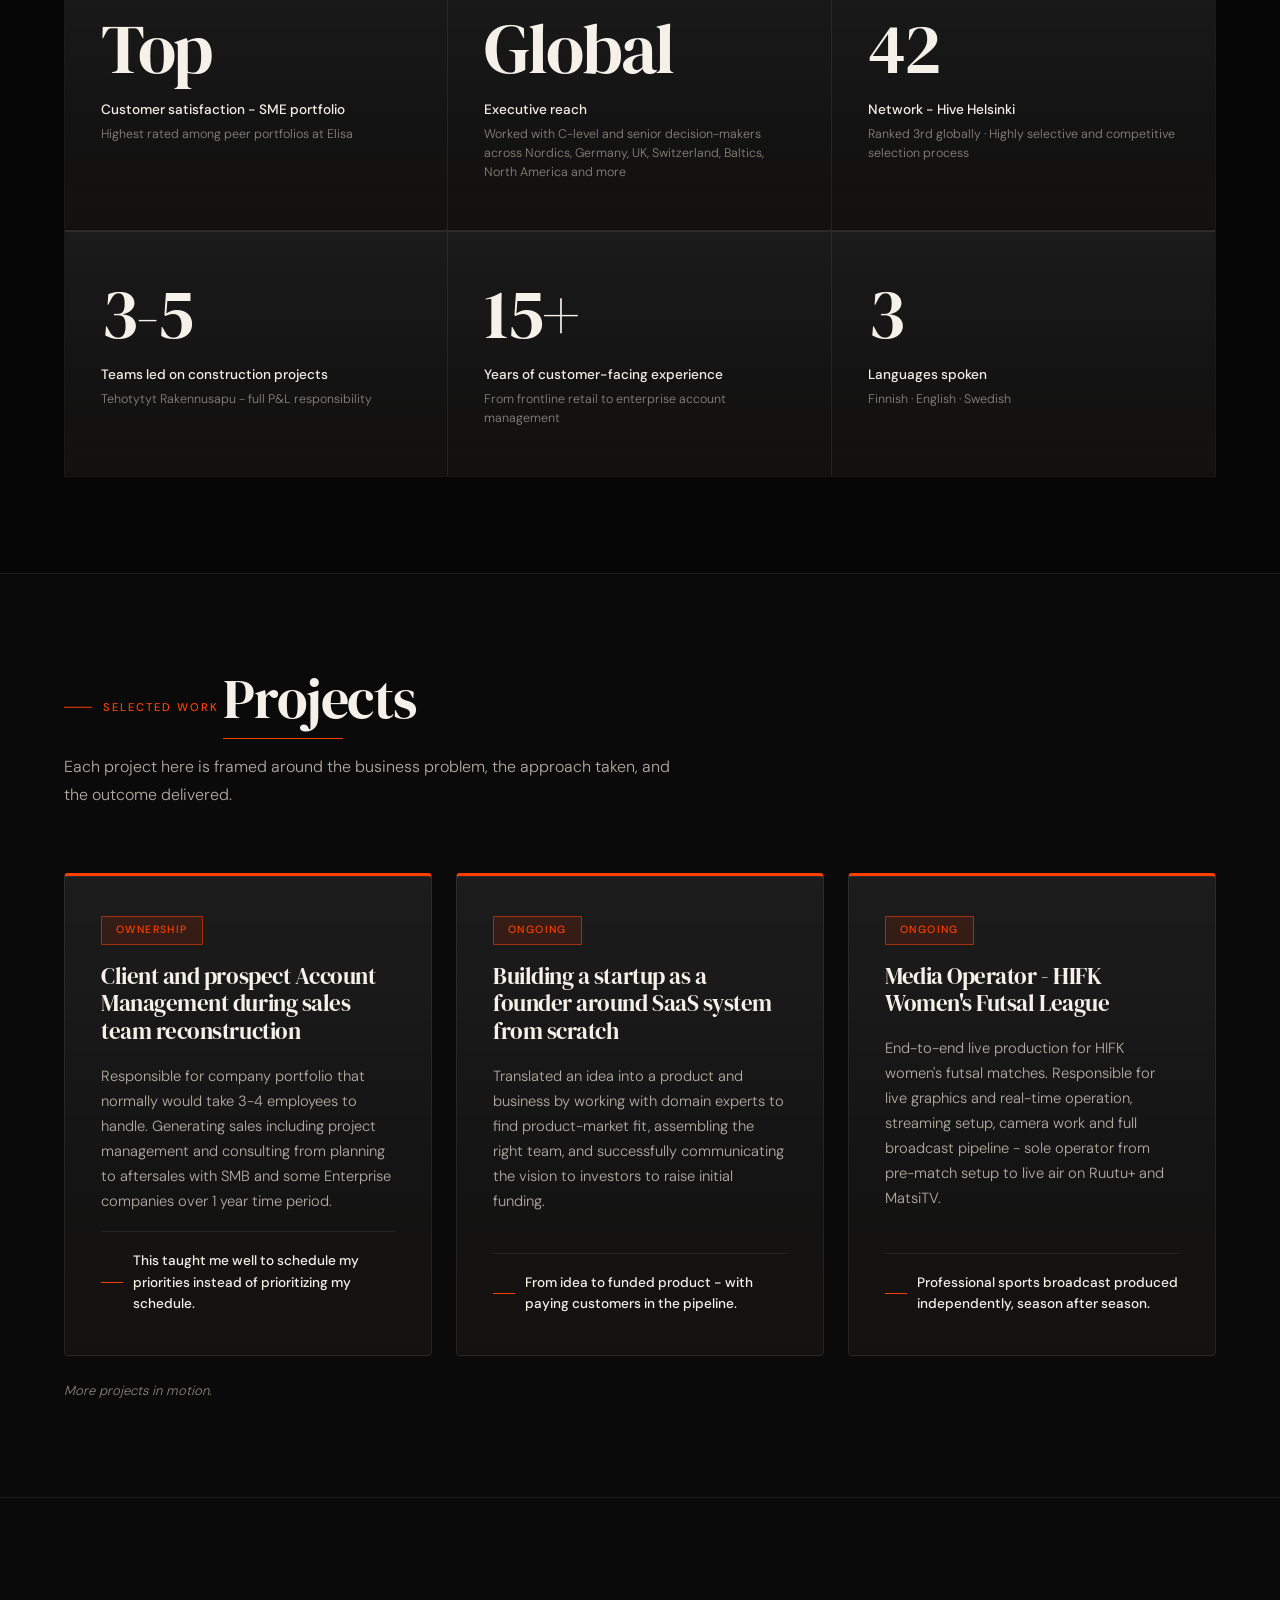
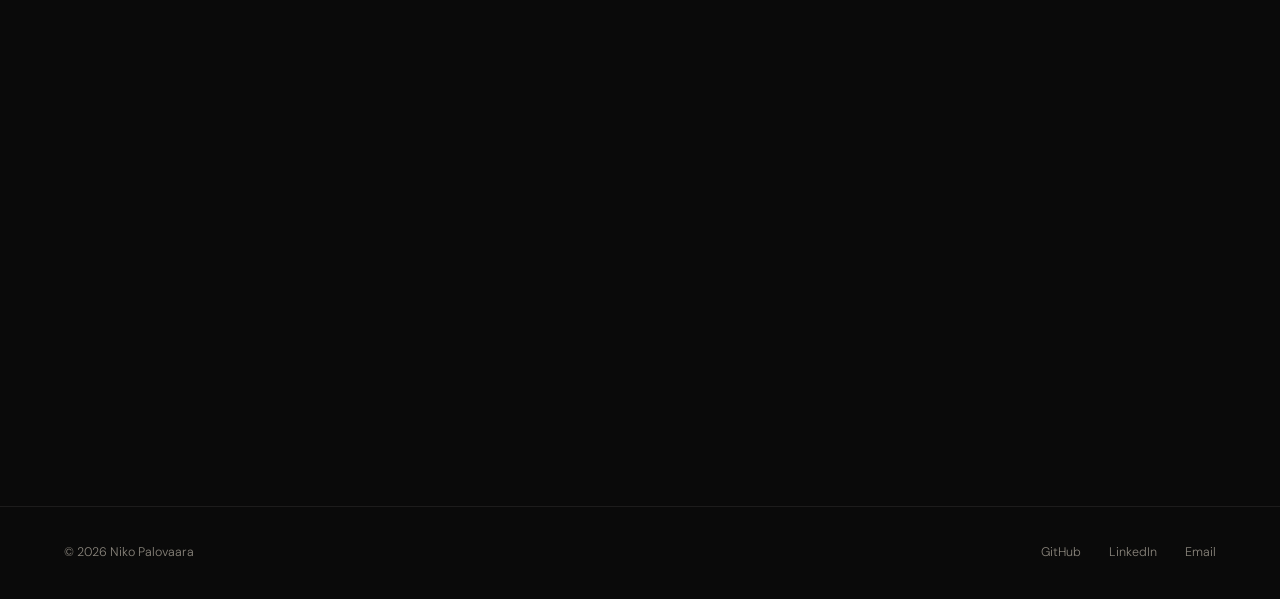
==== commit a6f626d2: "deploy" ====
--- a/index.html
+++ b/index.html
@@ -3,87 +3,330 @@
 <head>
   <meta charset="UTF-8" />
   <meta name="viewport" content="width=device-width, initial-scale=1.0" />
-  <title>Niko Palovaara - Portfolio</title>
+
+  <title>Niko Palovaara - Software Engineer &amp; Sales Professional, Helsinki</title>
+  <meta name="description" content="Niko Palovaara - software engineer and sales professional in Helsinki. €15M+ revenue generated, 400+ SME accounts managed, 10+ years across retail, telecom and B2B sales. Trained at Hive Helsinki (42 Network)." />
+  <meta name="author"      content="Niko Palovaara" />
+  <meta name="geo.region" content="FI-18" />
+  <meta name="geo.placename" content="Helsinki" />
+
+  <link rel="canonical" href="https://nikopalovaara.github.io/" />
+  <meta name="robots" content="index, follow, max-image-preview:large" />
 
   <!-- Open Graph -->
-  <meta property="og:type"        content="profile" />
-  <meta property="og:url"         content="https://nikopalovaara.github.io/" />
-  <meta property="og:title"       content="Niko Palovaara - Sales, Management & Development" />
-  <meta property="og:description" content="10+ years of sales and management across SME, B2B and retail. €15M+ career revenue, 400+ SME accounts. Based in Helsinki, Finland." />
-  <meta property="og:image"       content="https://raw.githubusercontent.com/nikopalovaara/nikopalovaara.github.io/main/card.jpg?v=2" />
-  <meta property="og:image:width"  content="1200" />
-  <meta property="og:image:height" content="630" />
-  <meta property="og:locale"      content="en_GB" />
+  <meta property="og:type"             content="profile" />
+  <meta property="og:site_name"        content="Niko Palovaara" />
+  <meta property="og:url"              content="https://nikopalovaara.github.io/" />
+  <meta property="og:title"            content="Niko Palovaara - Software Engineer &amp; Sales Professional" />
+  <meta property="og:description"      content="Software engineer and sales professional in Helsinki. €15M+ career revenue, 400+ SME accounts, 10+ years across retail, telecom and B2B sales." />
+  <meta property="og:image"            content="https://nikopalovaara.github.io/assets/images/card2_0.png" />
+  <meta property="og:image:width"      content="1200" />
+  <meta property="og:image:height"     content="630" />
+  <meta property="og:image:alt"        content="Niko Palovaara - Software Engineer &amp; Sales Professional, Helsinki" />
+  <meta property="og:locale"           content="fi_FI" />
+  <meta property="og:locale:alternate" content="en_GB" />
+  <meta property="og:locale:alternate" content="sv_SE" />
 
   <!-- Twitter / X Card -->
   <meta name="twitter:card"        content="summary_large_image" />
-  <meta name="twitter:title"       content="Niko Palovaara - Sales & Management & Development" />
-  <meta name="twitter:description" content="10+ years of sales and management across SME, B2B and retail. €15M+ career revenue, 400+ SME accounts. Based in Helsinki, Finland." />
-  <meta name="twitter:image"       content="https://raw.githubusercontent.com/nikopalovaara/nikopalovaara.github.io/main/card.jpg?v=2" />
-
-  <!-- General SEO -->
-  <meta name="description" content="Portfolio of Niko Palovaara - sales, management and development professional based in Helsinki, Finland. 10+ years experience specialized in information technology" />
-  <meta name="author"      content="Niko Palovaara" />
-
-  <meta name="theme-color" content="#F7F5F0">
-  <link rel="preconnect" href="https://fonts.googleapis.com" />
-  <link rel="preconnect" href="https://fonts.gstatic.com" crossorigin />
-  <link href="https://fonts.googleapis.com/css2?family=DM+Serif+Display:ital@0;1&family=DM+Sans:wght@300;400;500&display=swap" rel="stylesheet" />
-  <link rel="stylesheet" href="style.css" />
-  
-  <!-- Google tag (gtag.js) -->
-  <script async src="https://www.googletagmanager.com/gtag/js?id=G-XHF1V1VBMJ"></script>
+  <meta name="twitter:title"       content="Niko Palovaara - Software Engineer &amp; Sales Professional" />
+  <meta name="twitter:description" content="Software engineer and sales professional in Helsinki. €15M+ career revenue, 400+ SME accounts, 10+ years across retail, telecom and B2B sales." />
+  <meta name="twitter:image"       content="https://nikopalovaara.github.io/assets/images/card2_0.png" />
+  <meta name="twitter:image:alt"   content="Niko Palovaara - Software Engineer &amp; Sales Professional, Helsinki" />
+
+  <meta name="theme-color" content="#0a0a0a" />
+  <!-- dark UA controls (scrollbars, form widgets) -->
+  <meta name="color-scheme" content="dark" />
+
+  <!-- Favicon / monogram -->
+  <link rel="icon" type="image/png" sizes="32x32" href="assets/images/monogram32.png" />
+  <link rel="apple-touch-icon" sizes="180x180"   href="assets/images/monogram180.png" />
+
+  <!-- LCP candidate -->
+  <link rel="preload" as="image" href="assets/images/profilepic.webp" fetchpriority="high" type="image/webp" />
+
+  <!-- preload LCP font faces to parallelise fetches and break the critical chain -->
+  <link rel="preload" href="assets/fonts/DMSerifDisplay-Regular.woff2" as="font" type="font/woff2" crossorigin />
+  <link rel="preload" href="assets/fonts/DMSans-Light.woff2"           as="font" type="font/woff2" crossorigin />
+  <link rel="preload" href="assets/fonts/DMSans-Regular.woff2"         as="font" type="font/woff2" crossorigin />
+  <link rel="preload" href="assets/fonts/DMSans-Medium.woff2"          as="font" type="font/woff2" crossorigin />
+  <link rel="preload" href="assets/fonts/DMSerifDisplay-Italic.woff2"  as="font" type="font/woff2" crossorigin />
+
+  <!-- GA host warmed up in parallel with LCP -->
+  <link rel="dns-prefetch" href="https://www.googletagmanager.com" />
+
+  <!-- Structured data -->
+  <script type="application/ld+json">
+  {
+    "@context": "https://schema.org",
+    "@type": "ProfilePage",
+    "mainEntity": {
+      "@type": "Person",
+      "name": "Niko Palovaara",
+      "url": "https://nikopalovaara.github.io/",
+      "image": "https://nikopalovaara.github.io/assets/images/profilepic.png",
+      "jobTitle": "Software Engineer & Sales Professional",
+      "description": "Software engineer and sales professional in Helsinki. 10+ years across B2B sales, account management and retail; software development training at Hive Helsinki (42 Network).",
+      "address": {
+        "@type": "PostalAddress",
+        "addressLocality": "Helsinki",
+        "addressCountry": "Finland"
+      },
+      "knowsLanguage": ["fi", "en", "sv"],
+      "knowsAbout": [
+        "B2B sales",
+        "Account management",
+        "Software engineering",
+        "C programming",
+        "Unix",
+        "SaaS",
+        "Customer relationship management",
+        "Retail sales",
+        "Live broadcast production"
+      ],
+      "sameAs": [
+        "https://www.linkedin.com/in/nikopalovaara",
+        "https://github.com/nikopalovaara"
+      ]
+    }
+  }
+  </script>
+
+  <!-- Critical CSS for the above-the-fold nav + hero. Mirrors main.css; full sheet loads async below. -->
+  <style>
+    @font-face { font-family: 'DM Serif Display'; font-style: normal; font-weight: 400; font-display: optional; src: url('assets/fonts/DMSerifDisplay-Regular.woff2') format('woff2'); }
+    @font-face { font-family: 'DM Serif Display'; font-style: italic; font-weight: 400; font-display: optional; src: url('assets/fonts/DMSerifDisplay-Italic.woff2') format('woff2'); }
+    @font-face { font-family: 'DM Sans'; font-style: normal; font-weight: 300; font-display: optional; src: url('assets/fonts/DMSans-Light.woff2') format('woff2'); }
+    @font-face { font-family: 'DM Sans'; font-style: normal; font-weight: 400; font-display: optional; src: url('assets/fonts/DMSans-Regular.woff2') format('woff2'); }
+    @font-face { font-family: 'DM Sans'; font-style: normal; font-weight: 500; font-display: optional; src: url('assets/fonts/DMSans-Medium.woff2') format('woff2'); }
+
+    :root {
+      --bg:#0a0a0a; --bg-deep:#060606; --surface:#141414; --surface-2:#1a1a1a;
+      --ink:#f5f1e8; --ink-soft:#b3aea3; --ink-muted:#8a857c; --ink-faint:#3a3631;
+      --accent:#ff3e00; --accent-soft:rgba(255,62,0,0.55); --accent-glow:rgba(255,62,0,0.12); --accent-faint:rgba(255,62,0,0.04);
+      --border:rgba(245,241,232,0.08); --border-strong:rgba(245,241,232,0.16);
+      --serif:'DM Serif Display','Cormorant Garamond',Georgia,'Times New Roman',serif;
+      --sans:'DM Sans','Inter',-apple-system,BlinkMacSystemFont,system-ui,sans-serif;
+      --gutter:5%; --max-w:1280px; --timeline-col:200px;
+      --z-base:1; --z-glass:10; --z-drawer:150; --z-nav:200; --z-skip:500; --z-grain:9999;
+      --ease-out:cubic-bezier(0.22,1,0.36,1);
+      --ease-in-out:cubic-bezier(0.65,0.05,0.36,1);
+    }
+
+    *,*::before,*::after { box-sizing:border-box; margin:0; padding:0; }
+    html { -webkit-text-size-adjust:100%; }
+    body { background:var(--bg); color:var(--ink); font-family:var(--sans); font-weight:300; line-height:1.6; -webkit-font-smoothing:antialiased; -moz-osx-font-smoothing:grayscale; overflow-x:hidden; }
+    ::selection { background:var(--accent); color:var(--ink); }
+    a { color:inherit; text-decoration:none; }
+    button { font:inherit; background:none; border:none; color:inherit; cursor:pointer; }
+    img,svg { display:block; max-width:100%; }
+    h1,h2,h3 { font-family:var(--serif); font-weight:400; letter-spacing:-0.02em; color:var(--ink); }
+
+    nav { position:fixed; top:0; left:0; right:0; z-index:var(--z-nav); display:flex; justify-content:space-between; align-items:center; padding:1.25rem var(--gutter); background:rgba(10,10,10,0.72); backdrop-filter:blur(20px) saturate(160%); -webkit-backdrop-filter:blur(20px) saturate(160%); border-bottom:1px solid var(--border); }
+    nav::after { content:''; position:absolute; left:0; right:0; bottom:-1px; height:1px; background:linear-gradient(90deg,transparent 0%,var(--accent) 30%,var(--accent-soft) 50%,var(--accent) 70%,transparent 100%); background-size:200% 100%; animation:nav-shimmer 8s ease-in-out infinite; opacity:0.4; pointer-events:none; }
+    @keyframes nav-shimmer { 0% { background-position:200% 0; } 100% { background-position:-200% 0; } }
+
+    .nav-name { font-family:var(--serif); font-size:1.05rem; letter-spacing:-0.015em; color:var(--ink); transition:opacity 0.3s var(--ease-out); }
+    .nav-links { display:flex; gap:2rem; list-style:none; align-items:center; }
+    .nav-links a { position:relative; font-size:0.85rem; font-weight:500; letter-spacing:0.01em; color:var(--ink-muted); transition:color 0.25s var(--ease-out); }
+    .nav-links a.active { color:var(--ink); }
+    .nav-links a.active::after { content:''; position:absolute; left:0; right:0; bottom:-6px; height:1px; background:var(--accent); }
+    .nav-li-btn { display:inline-flex; align-items:center; justify-content:center; width:30px; height:30px; border-radius:50%; background:var(--ink-faint); transition:background 0.25s,transform 0.25s var(--ease-out); }
+    .nav-li-btn svg { width:14px; height:14px; fill:var(--ink); }
+    .nav-toggle { position:relative; display:none; width:26px; height:22px; z-index:calc(var(--z-drawer) + 1); }
+    .nav-toggle span { position:absolute; left:0; width:100%; height:1.5px; background:var(--ink); transition:transform 0.3s var(--ease-out),opacity 0.3s var(--ease-out),top 0.3s var(--ease-out),bottom 0.3s var(--ease-out); }
+    .nav-toggle span:nth-child(1) { top:4px; }
+    .nav-toggle span:nth-child(2) { top:50%; transform:translateY(-50%); }
+    .nav-toggle span:nth-child(3) { bottom:4px; }
+
+    section { position:relative; padding:6rem var(--gutter); border-bottom:1px solid var(--border); overflow:hidden; }
+
+    .hero { position:relative; display:flex; align-items:center; min-height:100vh; padding:10rem var(--gutter) 6rem; background:var(--bg); overflow:hidden; }
+    .hero::before { content:''; position:absolute; top:18%; left:-8%; width:60vw; height:60vw; background:radial-gradient(ellipse at center,var(--accent-glow),transparent 65%); pointer-events:none; animation:hero-glow 9s ease-in-out infinite alternate; }
+    @keyframes hero-glow { from { transform:scale(1) translateY(0); opacity:0.7; } to { transform:scale(1.15) translateY(-3%); opacity:1; } }
+    .hero::after { content:''; position:absolute; top:0; right:0; width:50%; height:100%; background-image:linear-gradient(rgba(255,62,0,0.05) 1px,transparent 1px),linear-gradient(90deg,rgba(255,62,0,0.05) 1px,transparent 1px),radial-gradient(circle at 75% 35%,rgba(255,62,0,0.07),transparent 55%); background-size:56px 56px,56px 56px,100% 100%; -webkit-mask-image:radial-gradient(ellipse 80% 90% at 80% 40%,black 20%,transparent 80%); mask-image:radial-gradient(ellipse 80% 90% at 80% 40%,black 20%,transparent 80%); pointer-events:none; }
+    .hero-content { position:relative; z-index:var(--z-base); width:100%; }
+    .hero-text { display:flex; flex-direction:column; width:100%; max-width:760px; }
+    .hero-photo-col { display:flex; flex-direction:column; align-items:flex-start; gap:1rem; margin-bottom:2.5rem; }
+
+    @media (min-width:960px) {
+      .hero-text { display:grid; grid-template-columns:clamp(200px,19vw,280px) 1fr; column-gap:4.5rem; align-items:center; max-width:var(--max-w); }
+      .hero-photo-col { grid-row:1 / span 4; grid-column:1; align-self:center; margin-bottom:0; }
+      .hero-welcome { width:100%; max-width:none; }
+      .hero h1 { grid-column:2; grid-row:2; }
+      .hero-sub { grid-column:2; grid-row:3; }
+      .hero-cta-row { grid-column:2; grid-row:4; }
+    }
+
+    .hero-photo-wrap { position:relative; width:clamp(200px,19vw,280px); height:clamp(200px,19vw,280px); border-radius:50%; overflow:hidden; border:1px solid var(--border); isolation:isolate; box-shadow:0 20px 50px -20px rgba(0,0,0,0.6); }
+    .hero-photo { width:100%; height:100%; object-fit:cover; filter:grayscale(25%); transform:translateZ(0); backface-visibility:hidden; -webkit-backface-visibility:hidden; image-rendering:-webkit-optimize-contrast; transition:filter 0.6s var(--ease-out),transform 0.6s var(--ease-out); }
+
+    .hero-welcome { max-width:38ch; height:5.2em; overflow:visible; white-space:pre-line; font-size:0.82rem; font-weight:400; line-height:1.55; letter-spacing:0.005em; color:var(--ink-soft); opacity:0; transition:opacity 0.6s var(--ease-out); }
+    .hero-welcome.visible { opacity:1; }
+    .hero-welcome-text { display:inline; }
+    .hero-welcome-cursor { display:inline-block; width:1.5px; height:0.85em; margin-left:2px; vertical-align:middle; background:var(--accent); animation:blink 0.9s step-end infinite; }
+    /* save GPU cycles: no point blinking a cursor nobody can see */
+    .hero-welcome:not(.visible) .hero-welcome-cursor { animation-play-state:paused; }
+    @keyframes blink { 0%,100% { opacity:1; } 50% { opacity:0; } }
+
+    .hero h1 { margin-bottom:2.5rem; font-family:var(--serif); font-weight:400; font-size:clamp(2.8rem,8vw,6.5rem); line-height:0.98; letter-spacing:-0.025em; max-width:14ch; }
+    .hero h1 em { font-style:italic; color:var(--accent); }
+    .hero-sub { max-width:52ch; margin-bottom:3rem; font-size:1.1rem; font-weight:300; line-height:1.75; color:var(--ink-soft); }
+    .hero-cta-row { display:flex; flex-wrap:wrap; align-items:center; gap:1.25rem; }
+    .hero-bg-text { position:absolute; right:-1%; bottom:-8%; font-family:var(--serif); font-size:clamp(10rem,22vw,26rem); line-height:1; letter-spacing:-0.05em; color:rgba(245,241,232,0.025); user-select:none; pointer-events:none; }
+
+    .btn-primary,.btn-ghost { display:inline-flex; align-items:center; font-size:0.82rem; font-weight:500; letter-spacing:0.1em; text-transform:uppercase; transition:transform 0.2s var(--ease-out),opacity 0.2s,color 0.2s,border-color 0.2s,background 0.2s; }
+    .btn-primary { position:relative; overflow:hidden; padding:0.95rem 2.25rem; background:var(--accent); color:var(--ink); border-radius:2px; }
+    .btn-primary::after { content:''; position:absolute; top:0; left:-100%; width:60%; height:100%; background:linear-gradient(90deg,transparent,rgba(255,255,255,0.2),transparent); transform:skewX(-18deg); transition:left 0.6s var(--ease-out); }
+    .btn-ghost { padding:0.95rem 0; color:var(--ink); border-bottom:1.5px solid var(--ink); }
+
+    body::before { content:''; position:fixed; inset:0; z-index:var(--z-grain); pointer-events:none; opacity:0.035; mix-blend-mode:overlay; background-image:url("data:image/svg+xml,%3Csvg viewBox='0 0 256 256' xmlns='http://www.w3.org/2000/svg'%3E%3Cfilter id='n'%3E%3CfeTurbulence type='fractalNoise' baseFrequency='0.9' numOctaves='4' stitchTiles='stitch'/%3E%3C/filter%3E%3Crect width='100%25' height='100%25' filter='url(%23n)'/%3E%3C/svg%3E"); background-size:200px 200px; }
+
+    @media (max-width:900px) {
+      .hero { padding:8rem var(--gutter) 4rem; }
+      .hero-text { max-width:100%; }
+    }
+    @media (max-width:700px) {
+      nav { padding:1rem var(--gutter); backdrop-filter:blur(12px) saturate(140%); -webkit-backdrop-filter:blur(12px) saturate(140%); }
+      .nav-links { display:none; }
+      .nav-toggle { display:block; }
+      section { padding:4rem var(--gutter); }
+      .hero { padding:7rem var(--gutter) 4rem; min-height:auto; }
+      .hero-photo-wrap { width:140px; height:140px; box-shadow:0 0 0 4px var(--bg),0 0 0 5px var(--border),0 16px 32px -16px rgba(0,0,0,0.6); }
+      .hero h1 { font-size:clamp(2.4rem,9vw,3.5rem); }
+      .hero-bg-text { display:none; }
+    }
+    @media (max-width:480px) {
+      .hero h1 { font-size:clamp(2rem,9vw,2.8rem); }
+    }
+
+    @media (prefers-reduced-motion:reduce) {
+      *,*::before,*::after { animation-duration:0.01ms !important; animation-iteration-count:1 !important; transition-duration:0.01ms !important; scroll-behavior:auto !important; }
+      .hero::before,nav::after,.availability-badge::before { animation:none; }
+    }
+    .anim-paused,.anim-paused::before,.anim-paused::after { animation-play-state:paused !important; }
+  </style>
+
+  <!-- Async stylesheet: preload + onload swap. <noscript> covers JS-disabled clients. -->
+  <link rel="preload" href="assets/css/main.css" as="style" onload="this.onload=null;this.rel='stylesheet'" />
+  <noscript><link rel="stylesheet" href="assets/css/main.css" /></noscript>
+
+  <!-- GA bootstraps on first interaction so it doesn't compete with LCP -->
   <script>
-    window.dataLayer = window.dataLayer || [];
-    function gtag(){dataLayer.push(arguments);}
-    gtag('js', new Date());
-
-    gtag('config', 'G-XHF1V1VBMJ');
+    (function () {
+      var GA_ID = 'G-XHF1V1VBMJ';
+      var loaded = false;
+      function loadGA() {
+        if (loaded) return;
+        loaded = true;
+        var s = document.createElement('script');
+        s.async = true;
+        s.src = 'https://www.googletagmanager.com/gtag/js?id=' + GA_ID;
+        document.head.appendChild(s);
+        window.dataLayer = window.dataLayer || [];
+        function gtag(){ dataLayer.push(arguments); }
+        window.gtag = gtag;
+        gtag('js', new Date());
+        gtag('config', GA_ID);
+      }
+      ['scroll','pointerdown','keydown','touchstart'].forEach(function (evt) {
+        window.addEventListener(evt, loadGA, { once: true, passive: true });
+      });
+      setTimeout(loadGA, 5000);
+    })();
   </script>
+
+  <!-- Cloudflare Turnstile (loads async, does not block paint).
+       onTurnstileLoad is set by effects.js; the stub below queues the call
+       in case the async script loads before defer scripts execute. -->
+  <script>window.onTurnstileLoad=window.onTurnstileLoad||function(){window._turnstileReady=true};</script>
+  <script src="https://challenges.cloudflare.com/turnstile/v0/api.js?render=explicit&onload=onTurnstileLoad" async defer></script>
 </head>
 <body>
 
-  <!-- ── NAVIGATION ── -->
+  <a class="skip-link" href="#main-content">Skip to content</a>
+
+  <!-- navigation -->
   <nav>
     <a class="nav-name" href="#">Niko Palovaara</a>
-    <ul class="nav-links" id="navLinks"></ul>
-    <button class="nav-toggle" aria-label="Open menu" onclick="toggleNav()">
+    <ul class="nav-links" id="navLinks">
+      <li><a href="#accomplishments">Results</a></li>
+      <li><a href="#work">Work</a></li>
+      <li><a href="#experience">Experience</a></li>
+      <li><a href="#skills">Skills</a></li>
+      <li><a href="#referrals">References</a></li>
+      <li><a href="#contact">Contact</a></li>
+      <li>
+        <a href="https://fi.linkedin.com/in/nikopalovaara" target="_blank" rel="noopener" class="nav-li-btn" aria-label="LinkedIn profile">
+          <svg viewBox="0 0 24 24" xmlns="http://www.w3.org/2000/svg" aria-hidden="true"><path d="M20.447 20.452h-3.554v-5.569c0-1.328-.027-3.037-1.852-3.037-1.853 0-2.136 1.445-2.136 2.939v5.667H9.351V9h3.414v1.561h.046c.477-.9 1.637-1.85 3.37-1.85 3.601 0 4.267 2.37 4.267 5.455v6.286zM5.337 7.433a2.062 2.062 0 0 1-2.063-2.065 2.064 2.064 0 1 1 2.063 2.065zm1.782 13.019H3.555V9h3.564v11.452zM22.225 0H1.771C.792 0 0 .774 0 1.729v20.542C0 23.227.792 24 1.771 24h20.451C23.2 24 24 23.227 24 22.271V1.729C24 .774 23.2 0 22.222 0h.003z"/></svg>
+        </a>
+      </li>
+    </ul>
+    <button id="navToggle" class="nav-toggle" type="button" aria-label="Open menu" aria-expanded="false" aria-controls="navDrawer">
       <span></span><span></span><span></span>
     </button>
   </nav>
 
-  <div class="nav-drawer" id="navDrawer">
-    <button class="nav-drawer-close" aria-label="Close menu" onclick="closeNav()">
+  <div class="nav-drawer" id="navDrawer" role="dialog" aria-modal="true" aria-label="Navigation menu" aria-hidden="true">
+    <button id="navDrawerClose" class="nav-drawer-close" type="button" aria-label="Close menu">
       <span></span><span></span>
     </button>
-    <div id="navDrawerLinks"></div>
+    <div id="navDrawerLinks">
+      <a href="#accomplishments">Results</a>
+      <a href="#work">Work</a>
+      <a href="#experience">Experience</a>
+      <a href="#skills">Skills</a>
+      <a href="#referrals">References</a>
+      <a href="#contact">Contact</a>
+      <a href="https://fi.linkedin.com/in/nikopalovaara" target="_blank" rel="noopener" class="nav-drawer-li">
+        <svg viewBox="0 0 24 24" xmlns="http://www.w3.org/2000/svg" aria-hidden="true"><path d="M20.447 20.452h-3.554v-5.569c0-1.328-.027-3.037-1.852-3.037-1.853 0-2.136 1.445-2.136 2.939v5.667H9.351V9h3.414v1.561h.046c.477-.9 1.637-1.85 3.37-1.85 3.601 0 4.267 2.37 4.267 5.455v6.286zM5.337 7.433a2.062 2.062 0 0 1-2.063-2.065 2.064 2.064 0 1 1 2.063 2.065zm1.782 13.019H3.555V9h3.564v11.452zM22.225 0H1.771C.792 0 0 .774 0 1.729v20.542C0 23.227.792 24 1.771 24h20.451C23.2 24 24 23.227 24 22.271V1.729C24 .774 23.2 0 22.222 0h.003z"/></svg>
+        LinkedIn
+      </a>
+    </div>
   </div>
 
-  <!-- ── HERO ── if you're here adding inline styles please dont-->
+  <main id="main-content">
+
+  <!-- hero -->
   <section class="hero">
     <div class="hero-content">
       <div class="hero-text">
-        <div class="hero-photo-col">
+        <div class="hero-photo-col hero-photo-col--with-welcome">
           <div class="hero-photo-wrap">
-            <img src="profilepic.png" alt="Niko Palovaara" class="hero-photo" />
+            <picture>
+              <source srcset="assets/images/profilepic.webp" type="image/webp" />
+              <img src="assets/images/profilepic.png"
+                   alt="Niko Palovaara, software engineer and sales professional in Helsinki"
+                   class="hero-photo"
+                   width="280" height="280"
+                   fetchpriority="high"
+                   decoding="async" />
+            </picture>
           </div>
+          <!-- Spans live on one line because the parent is white-space: pre-line:
+               any whitespace between the tags would render as a newline. -->
+          <div class="hero-welcome"><span class="hero-welcome-text"></span><span class="hero-welcome-cursor"></span></div>
         </div>
-        <div class="hero-label">Sales, Management & Development · Finland, Helsinki</div>
-        <h1>Building revenue, teams, and solutions <em>from first call to signed contract.</em></h1>
+
+        <h1>
+          Building Revenue. <br>
+          <em>Creating Impact.</em> <br>
+          Software Engineer.
+        </h1>
         <p class="hero-sub">
-          Over 10 years of sales and account management experience across domains with information technology - combined with hands-on technical skills from one of the world's
-          most selective higher education institutions in computer science.
+          10+ years of sales management and technical rigour combined to
+          catalyze growth for high-impact teams.
         </p>
         <div class="hero-cta-row">
-          <a href="#experience" class="btn-primary">See my background</a>
-          <a href="#contact" class="btn-ghost">Get in touch</a>
+          <a href="#contact" class="btn-primary">Get in Touch</a>
+          <a href="#work"    class="btn-ghost">View Results</a>
         </div>
       </div>
-</div>
+    </div>
     <div class="hero-bg-text" aria-hidden="true">NP</div>
   </section>
 
-  <!-- ── ACCOMPLISHMENTS ── -->
+  <!-- accomplishments -->
   <section id="accomplishments" class="section--dark">
     <div class="section-label">Accomplishments</div>
     <h2 class="section-title">A career measured<br>in results.</h2>
@@ -91,11 +334,10 @@
       From leading Finland's best-performing sales floor to managing a portfolio of 400+ SME
       accounts at Elisa - the thread is consistent: real outcomes, not just activity.
     </p>
-    <div class="stats-grid fade-in" id="statsGrid1"></div>
-    <div class="stats-grid stats-grid--last fade-in" id="statsGrid2"></div>
-  </section>
-
-  <!-- ── SELECTED WORK ── -->
+    <div class="stats-grid js-reveal" id="statsGrid"></div>
+  </section>
+
+  <!-- selected work -->
   <section id="work">
     <div class="section-label">Selected Work</div>
     <h2 class="section-title">Projects</h2>
@@ -103,17 +345,23 @@
       Each project here is framed around the business problem,
       the approach taken, and the outcome delivered.
     </p>
-    <div class="cases-grid fade-in" id="casesGrid"></div>
-  </section>
-
-  <!-- ── EXPERIENCE ── -->
+    <div class="cases-grid js-reveal" id="casesGrid"></div>
+    <p class="cases-coming-soon">More projects in motion.</p>
+  </section>
+
+  <!-- experience -->
   <section id="experience">
-    <div class="section-label">Experience</div>
-    <h2 class="section-title">Where I've worked<br>and what I built.</h2>
-    <div class="timeline fade-in" id="timeline"></div>
-  </section>
-
-  <!-- ── SKILLS ── -->
+    <div class="experience-top">
+      <div class="experience-heading">
+        <div class="section-label">Experience</div>
+        <h2 class="section-title">Where I've worked<br>and what I built.</h2>
+      </div>
+      <div class="employer-logos-grid js-reveal" id="employerLogos"></div>
+    </div>
+    <div class="timeline js-reveal" id="timeline"></div>
+  </section>
+
+  <!-- skills -->
   <section id="skills" class="section--dark">
     <div class="section-label">Skills</div>
     <h2 class="section-title">What I bring<br>to the table.</h2>
@@ -121,51 +369,50 @@
       An unusual combination: deep customer-facing experience across complex sales cycles,
       with genuine technical literacy earned through intensive hands-on training.
     </p>
-    <div class="skills-layout fade-in" id="skillsLayout"></div>
-    <div class="lang-row fade-in" id="langRow"></div>
-  </section>
-
-  <!-- ── REFERENCES ── -->
+    <div class="skills-layout js-reveal" id="skillsLayout"></div>
+    <div class="lang-row js-reveal" id="langRow"></div>
+  </section>
+
+  <!-- references -->
   <section id="referrals">
     <div class="section-label">References</div>
     <h2 class="section-title">People who can<br>vouch for my work.</h2>
     <div class="referrals-intro">
       References are available from every role in my career. Former managers, partners
-      and colleagues across career are happy to speak
-      to my work - just ask and I'll connect you directly.
-      <a href="#contact" class="referrals-cta">→ Get in touch</a>
-    </div>
-    <div class="referrals-grid fade-in" id="referralsGrid"></div>
-  </section>
-
-  <!-- ── CONTACT ── -->
+      and colleagues across career are happy to speak to my work - just ask and I'll connect
+      you directly.
+      <a href="#contact" class="referrals-cta">&rarr; Get in touch</a>
+    </div>
+    <div class="referrals-grid js-reveal" id="referralsGrid"></div>
+  </section>
+
+  <!-- contact -->
   <section id="contact">
     <div class="section-label">Contact</div>
     <h2 class="section-title">Let's talk.</h2>
-    <p class="section-intro">
-      Open to new opportunities and interesting conversations.
-    </p>
-
-    <div class="contact-layout fade-in">
+    <p class="section-intro">Open to interesting conversations.</p>
+
+    <div class="availability-badge">Available for New Projects</div>
+
+    <div id="turnstileBox" class="turnstile-box">
+      <p class="turnstile-label">Verify you're human to see contact details</p>
+      <div id="turnstileWidget"></div>
+    </div>
+
+    <div class="contact-layout js-reveal">
       <div class="contact-info">
 
-        <a id="emailLink" href="#" class="contact-link">
+        <a id="emailLink" href="#" class="contact-link contact-link--locked" aria-disabled="true" tabindex="-1">
           <div>
             <span class="contact-link-label">Email</span>
-            <span id="emailVal" class="contact-value contact-hidden">Click to reveal</span>
-          </div>
-          <div class="hp-field">
-            <a href="mail.mail@email.com">Email</a>
+            <span id="emailVal" class="contact-value contact-hidden">Verify above to reveal</span>
           </div>
         </a>
 
-        <a id="phoneLink" href="#" class="contact-link">
+        <a id="phoneLink" href="#" class="contact-link contact-link--locked" aria-disabled="true" tabindex="-1">
           <div>
             <span class="contact-link-label">Phone</span>
-            <span id="phoneVal" class="contact-value contact-hidden">Click to reveal</span>
-          </div>
-          <div class="hp-field">
-            <a href="tel:+358509999999">Phone</a>
+            <span id="phoneVal" class="contact-value contact-hidden">Verify above to reveal</span>
           </div>
         </a>
 
@@ -174,13 +421,16 @@
             <span class="contact-link-label">LinkedIn</span>
             <a href="https://fi.linkedin.com/in/nikopalovaara" target="_blank" rel="noopener" class="li-custom-badge">
               <div class="li-badge-avatar">
-                <img id="liAvatar" alt="Niko Palovaara" class="li-badge-avatar-img" loading="lazy" />
+                <picture>
+                <source srcset="assets/images/profilepic.webp" type="image/webp" />
+                <img src="assets/images/profilepic.png" alt="Niko Palovaara" class="li-badge-avatar-img" loading="lazy" decoding="async" />
+              </picture>
               </div>
               <div class="li-badge-body">
                 <div class="li-badge-name">Niko Palovaara</div>
                 <div class="li-badge-title">Solving problems and providing solutions</div>
                 <div class="li-badge-meta">
-                  <svg width="13" height="13" viewBox="0 0 24 24" fill="#0A66C2" xmlns="http://www.w3.org/2000/svg">
+                  <svg width="13" height="13" viewBox="0 0 24 24" fill="#0A66C2" xmlns="http://www.w3.org/2000/svg" aria-hidden="true">
                     <path d="M20.447 20.452h-3.554v-5.569c0-1.328-.027-3.037-1.852-3.037-1.853 0-2.136 1.445-2.136 2.939v5.667H9.351V9h3.414v1.561h.046c.477-.9 1.637-1.85 3.37-1.85 3.601 0 4.267 2.37 4.267 5.455v6.286zM5.337 7.433a2.062 2.062 0 0 1-2.063-2.065 2.064 2.064 0 1 1 2.063 2.065zm1.782 13.019H3.555V9h3.564v11.452zM22.225 0H1.771C.792 0 0 .774 0 1.729v20.542C0 23.227.792 24 1.771 24h20.451C23.2 24 24 23.227 24 22.271V1.729C24 .774 23.2 0 22.222 0h.003z"/>
                   </svg>
                   <span>View profile</span>
@@ -201,15 +451,22 @@
     </div>
   </section>
 
-  <!-- ── FOOTER ── -->
+  </main>
+
+  <!-- footer -->
   <footer>
-    <span>© 2026 Niko Palovaara</span>
+    <span>&copy; 2026 Niko Palovaara</span>
     <div class="footer-links">
+      <a href="https://github.com/nikopalovaara/nikopalovaara.github.io"      target="_blank" rel="noopener">GitHub</a>
       <a href="https://linkedin.com/in/nikopalovaara" target="_blank" rel="noopener">LinkedIn</a>
       <a id="footerEmail" href="#">Email</a>
     </div>
   </footer>
 
-  <script src="script.js"></script>
+  <!-- All three defer'd; document order matters because app.js reads data.js globals -->
+  <script src="assets/js/data.js"    defer></script>
+  <script src="assets/js/app.js"     defer></script>
+  <script src="assets/js/effects.js" defer></script>
+
 </body>
-</html>+</html>
--- a/assets/css/main.css
+++ b/assets/css/main.css
@@ -0,0 +1 @@
+@font-face{font-family:DM Serif Display;font-style:normal;font-weight:400;font-display:optional;src:url(../fonts/DMSerifDisplay-Regular.woff2)format("woff2")}@font-face{font-family:DM Serif Display;font-style:italic;font-weight:400;font-display:optional;src:url(../fonts/DMSerifDisplay-Italic.woff2)format("woff2")}@font-face{font-family:DM Sans;font-style:normal;font-weight:300;font-display:optional;src:url(../fonts/DMSans-Light.woff2)format("woff2")}@font-face{font-family:DM Sans;font-style:normal;font-weight:400;font-display:optional;src:url(../fonts/DMSans-Regular.woff2)format("woff2")}@font-face{font-family:DM Sans;font-style:normal;font-weight:500;font-display:optional;src:url(../fonts/DMSans-Medium.woff2)format("woff2")}:root{--bg:#0a0a0a;--bg-deep:#060606;--surface:#141414;--ink:#f5f1e8;--ink-soft:#b3aea3;--ink-muted:#8a857c;--ink-faint:#3a3631;--accent:#ff3e00;--accent-soft:#ff3e008c;--accent-glow:#ff3e001f;--border:#f5f1e814;--serif:"DM Serif Display", "Cormorant Garamond", Georgia, "Times New Roman", serif;--sans:"DM Sans", "Inter", -apple-system, BlinkMacSystemFont, system-ui, sans-serif;--gutter:5%;--max-w:1280px;--timeline-col:200px;--z-glass:10;--z-drawer:150;--z-nav:200;--z-skip:500;--z-grain:9999;--ease-out:cubic-bezier(.22, 1, .36, 1)}*,:before,:after{box-sizing:border-box;margin:0;padding:0}html{-webkit-text-size-adjust:100%}body{background:var(--bg);color:var(--ink);font-family:var(--sans);-webkit-font-smoothing:antialiased;-moz-osx-font-smoothing:grayscale;font-weight:300;line-height:1.6;overflow-x:hidden}::selection{background:var(--accent);color:var(--ink)}a{color:inherit;text-decoration:none}button{font:inherit;color:inherit;cursor:pointer;background:0 0;border:none}img,svg{max-width:100%;display:block}h1,h2,h3{font-family:var(--serif);letter-spacing:-.02em;color:var(--ink);font-weight:400}nav{z-index:var(--z-nav);padding:1.25rem var(--gutter);-webkit-backdrop-filter:blur(20px)saturate(160%);border-bottom:1px solid var(--border);background:#0a0a0ab8;justify-content:space-between;align-items:center;display:flex;position:fixed;inset:0 0 auto}nav:after{content:"";background:linear-gradient(90deg, transparent, var(--accent) 30%, var(--accent-soft) 50%, var(--accent) 70%, transparent);opacity:.4;pointer-events:none;background-size:200% 100%;height:1px;animation:8s ease-in-out infinite nav-shimmer;position:absolute;bottom:-1px;left:0;right:0}@keyframes nav-shimmer{0%{background-position:200% 0}to{background-position:-200% 0}}.nav-name{font-family:var(--serif);letter-spacing:-.015em;transition:opacity .3s var(--ease-out);font-size:1.05rem}@media (hover:hover){.nav-name:hover{opacity:.7}}.nav-links{align-items:center;gap:2rem;list-style:none;display:flex}.nav-links a{color:var(--ink-muted);transition:color .25s var(--ease-out);font-size:.85rem;font-weight:500;position:relative}.nav-links a.active{color:var(--ink)}.nav-links a.active:after{content:"";background:var(--accent);height:1px;position:absolute;bottom:-6px;left:0;right:0}@media (hover:hover){.nav-links a:hover{color:var(--ink)}}.nav-li-btn{background:var(--ink-faint);width:30px;height:30px;transition:background .25s, transform .25s var(--ease-out);border-radius:50%;justify-content:center;align-items:center;display:inline-flex}.nav-li-btn svg{width:14px;height:14px;fill:var(--ink)}@media (hover:hover){.nav-li-btn:hover{background:var(--accent);transform:scale(1.08)}}.nav-toggle{width:26px;height:22px;z-index:calc(var(--z-drawer) + 1);display:none;position:relative}.nav-toggle span{background:var(--ink);width:100%;height:1.5px;transition:top .3s var(--ease-out), bottom .3s var(--ease-out), transform .3s var(--ease-out), opacity .3s var(--ease-out);position:absolute;left:0}.nav-toggle span:first-child{top:4px}.nav-toggle span:nth-child(2){top:50%;transform:translateY(-50%)}.nav-toggle span:nth-child(3){bottom:4px}.nav-toggle.open span:first-child{top:50%;transform:translateY(-50%)rotate(45deg)}.nav-toggle.open span:nth-child(2){opacity:0}.nav-toggle.open span:nth-child(3){bottom:50%;transform:translateY(50%)rotate(-45deg)}.nav-drawer{z-index:var(--z-drawer);padding:4rem var(--gutter);background:var(--bg);overscroll-behavior:contain;flex-direction:column;justify-content:center;align-items:center;display:none;position:fixed;inset:0;overflow:hidden auto}.nav-drawer.open{display:flex}.nav-drawer-close{top:1.5rem;right:var(--gutter);justify-content:center;align-items:center;width:36px;height:36px;display:flex;position:absolute}.nav-drawer-close span{background:var(--ink);width:22px;height:1.5px;position:absolute}.nav-drawer-close span:first-child{transform:rotate(45deg)}.nav-drawer-close span:nth-child(2){transform:rotate(-45deg)}#navDrawerLinks{flex-direction:column;align-items:center;gap:1.75rem;display:flex}.nav-drawer a{font-family:var(--serif);letter-spacing:-.02em;transition:color .25s var(--ease-out);font-size:2rem}@media (hover:hover){.nav-drawer a:hover{color:var(--accent)}}.nav-drawer-li{align-items:center;gap:.75rem;display:flex}.nav-drawer-li svg{fill:#0a66c2;width:22px;height:22px}section{padding:6rem var(--gutter);border-bottom:1px solid var(--border);position:relative;overflow:hidden}.section--dark{background:var(--bg-deep)}.section-label{letter-spacing:.18em;text-transform:uppercase;color:var(--accent);align-items:center;gap:.7rem;margin-bottom:1rem;font-size:.7rem;font-weight:500;display:inline-flex}.section-label:before{content:"";background:var(--accent);width:28px;height:1px;display:inline-block}.section-title{letter-spacing:-.025em;max-width:18ch;margin-bottom:1.5rem;font-size:clamp(2.25rem,4.5vw,3.5rem);line-height:1.05;display:inline-block;position:relative}.section-title:after{content:"";background:var(--accent);width:0;height:1px;transition:width .9s var(--ease-out);position:absolute;bottom:-10px;left:0}section.in-view .section-title:after{width:clamp(60px,10vw,120px)}.section-intro{max-width:56ch;color:var(--ink-soft);margin-bottom:4rem;line-height:1.75}.hero{min-height:100vh;padding:10rem var(--gutter) 6rem;background:var(--bg);align-items:center;display:flex;position:relative;overflow:hidden}.hero:before{content:"";background:radial-gradient(ellipse at center, var(--accent-glow), transparent 65%);pointer-events:none;width:60vw;height:60vw;animation:9s ease-in-out infinite alternate hero-glow;position:absolute;top:18%;left:-8%}@keyframes hero-glow{0%{opacity:.7;transform:scale(1)translateY(0)}to{opacity:1;transform:scale(1.15)translateY(-3%)}}.hero:after{content:"";pointer-events:none;background-image:linear-gradient(#ff3e000d 1px,#0000 1px),linear-gradient(90deg,#ff3e000d 1px,#0000 1px),radial-gradient(circle at 75% 35%,#ff3e0012,#0000 55%);background-size:56px 56px,56px 56px,100% 100%;width:50%;height:100%;position:absolute;top:0;right:0;-webkit-mask-image:radial-gradient(80% 90% at 80% 40%,#000 20%,#0000 80%);mask-image:radial-gradient(80% 90% at 80% 40%,#000 20%,#0000 80%)}.hero-content{z-index:1;width:100%;position:relative}.hero-text{flex-direction:column;width:100%;max-width:760px;display:flex}.hero-photo-col{flex-direction:column;align-items:flex-start;gap:1rem;margin-bottom:2.5rem;display:flex}@media (width>=960px){.hero-text{max-width:var(--max-w);grid-template-columns:clamp(200px,19vw,280px) 1fr;align-items:center;column-gap:4.5rem;display:grid}.hero-photo-col{grid-area:1/1/span 4;align-self:center;margin-bottom:0}.hero-welcome{width:100%;max-width:none}.hero h1{grid-area:2/2}.hero-sub{grid-area:3/2}.hero-cta-row{grid-area:4/2}}.hero-photo-wrap{isolation:isolate;border:1px solid var(--border);border-radius:50%;width:clamp(200px,19vw,280px);height:clamp(200px,19vw,280px);position:relative;overflow:hidden;box-shadow:0 20px 50px -20px #0009}.hero-photo{object-fit:cover;filter:grayscale(25%);-webkit-backface-visibility:hidden;backface-visibility:hidden;width:100%;height:100%;image-rendering:-webkit-optimize-contrast;transition:filter .6s var(--ease-out), transform .6s var(--ease-out);transform:translateZ(0)}@media (hover:hover){.hero-photo-wrap:hover .hero-photo{filter:grayscale(0);transform:translateZ(0)scale(1.04)}}.hero-welcome{white-space:pre-line;max-width:38ch;height:5.2em;color:var(--ink-soft);opacity:0;transition:opacity .6s var(--ease-out);font-size:.82rem;line-height:1.55}.hero-welcome.visible{opacity:1}.hero-welcome-text{display:inline}.hero-welcome:not(.visible) .hero-welcome-cursor{animation-play-state:paused}.hero-welcome-cursor{vertical-align:middle;background:var(--accent);width:1.5px;height:.85em;margin-left:2px;animation:.9s step-end infinite blink;display:inline-block}@keyframes blink{0%,to{opacity:1}50%{opacity:0}}.hero h1{letter-spacing:-.025em;max-width:14ch;margin-bottom:2.5rem;font-size:clamp(2.8rem,8vw,6.5rem);line-height:.98}.hero h1 em{color:var(--accent);font-style:italic}.hero-sub{max-width:52ch;color:var(--ink-soft);margin-bottom:3rem;font-size:1.1rem;line-height:1.75}.hero-cta-row{flex-wrap:wrap;align-items:center;gap:1.25rem;display:flex}.hero-bg-text{font-family:var(--serif);letter-spacing:-.05em;color:#f5f1e806;user-select:none;pointer-events:none;font-size:clamp(10rem,22vw,26rem);line-height:1;position:absolute;bottom:-8%;right:-1%}.btn-primary,.btn-ghost{letter-spacing:.1em;text-transform:uppercase;transition:transform .2s var(--ease-out), opacity .2s, color .2s, border-color .2s, background .2s;align-items:center;font-size:.82rem;font-weight:500;display:inline-flex}.btn-primary{background:var(--accent);color:var(--ink);border-radius:2px;padding:.95rem 2.25rem;position:relative;overflow:hidden}.btn-primary:after{content:"";width:60%;height:100%;transition:left .6s var(--ease-out);background:linear-gradient(90deg,#0000,#fff3,#0000);position:absolute;top:0;left:-100%;transform:skew(-18deg)}@media (hover:hover){.btn-primary:hover{opacity:.92;transform:translateY(-1px)}.btn-primary:hover:after{left:160%}}.btn-ghost{color:var(--ink);border-bottom:1.5px solid var(--ink);padding:.95rem 0}@media (hover:hover){.btn-ghost:hover{color:var(--accent);border-color:var(--accent)}}.stat-card,.case-card,.lang-card,.referral-card{-webkit-backdrop-filter:blur(20px)saturate(140%);transition:transform .3s var(--ease-out), border-color .3s, border-top-color .3s, box-shadow .3s;background:linear-gradient(#ffffff0d 0%,#ffffff04 60%,#ff3e0005 100%),#1616168c;position:relative;overflow:hidden;box-shadow:inset 0 1px #ffffff12,inset 0 -1px #00000052}.stats-grid{border:1px solid var(--border);grid-template-columns:repeat(3,1fr);display:grid}.stat-card{border-right:1px solid var(--border);border-bottom:1px solid var(--border);padding:3rem 2.25rem}.stat-card:nth-child(3n){border-right:0}.stat-card:nth-last-child(-n+3):nth-child(3n+1),.stat-card:nth-last-child(-n+3):nth-child(3n+1)~.stat-card{border-bottom:0}@media (hover:hover){.stat-card:hover{transform:translateY(-3px);box-shadow:inset 0 1px #ffffff1f,inset 0 -1px #00000052,0 18px 40px -18px #ff3e002e,0 18px 40px -16px #0000008c}}.stat-number{font-family:var(--serif);letter-spacing:-.03em;color:var(--ink);margin-bottom:1rem;font-size:clamp(3rem,5.5vw,4.5rem);line-height:1}.stat-label{color:var(--ink);margin-bottom:.4rem;font-size:.85rem;font-weight:500;line-height:1.4}.stat-context{color:var(--ink-muted);font-size:.78rem;line-height:1.5}.cases-grid{grid-template-columns:repeat(3,1fr);gap:1.5rem;margin-bottom:1.5rem;display:grid}.case-card{border:1px solid #ffffff12;border-top:3px solid var(--accent);border-radius:4px;flex-direction:column;gap:1.1rem;padding:2.5rem 2.25rem;display:flex}@media (hover:hover){.case-card:hover{border-color:var(--accent-soft);transform:translateY(-5px);box-shadow:inset 0 1px #ffffff24,inset 0 -1px #00000052,0 24px 48px -16px #ff3e0033,0 24px 48px -16px #0009}}.case-tag{letter-spacing:.14em;text-transform:uppercase;color:var(--accent);background:var(--accent-glow);border:1px solid var(--accent-soft);border-radius:1px;align-self:flex-start;padding:.32rem .85rem;font-size:.66rem;font-weight:500}.case-card h3{font-size:1.45rem;line-height:1.2}.case-card p{color:var(--ink-soft);flex:1;font-size:.92rem;line-height:1.7}.case-result{border-top:1px solid var(--border);color:var(--ink);align-items:center;gap:.65rem;padding-top:1.1rem;font-size:.85rem;font-weight:500;display:flex}.case-result:before{content:"";background:var(--accent);flex-shrink:0;width:22px;height:1.5px}.cases-coming-soon{color:var(--ink-muted);margin-top:.5rem;font-size:.82rem;font-style:italic}.timeline-item{grid-template-columns:var(--timeline-col) 1fr;border-bottom:1px solid var(--border);gap:3rem;padding:3.5rem 0;display:grid;position:relative}.timeline-item:last-child{border-bottom:0}.timeline-item:before{content:"";top:0;bottom:0;left:calc(var(--timeline-col) + 1.5rem - .5px);background:linear-gradient(180deg, transparent, var(--ink-faint) 8%, var(--ink-faint) 92%, transparent);pointer-events:none;width:1px;position:absolute}.timeline-item:after{content:"";top:3.95rem;left:calc(var(--timeline-col) + 1.5rem - 4px);background:var(--accent);width:8px;height:8px;box-shadow:0 0 0 3px var(--bg), 0 0 14px var(--accent-soft);pointer-events:none;border-radius:50%;position:absolute}.timeline-period{letter-spacing:.04em;color:var(--ink-soft);padding-top:.4rem;font-size:.78rem;line-height:1.5}.timeline-org{color:var(--ink-muted);margin-top:.35rem;font-size:.7rem;font-style:italic}.timeline-header{cursor:default;user-select:none;justify-content:space-between;align-items:flex-start;gap:1rem;display:flex}.timeline-toggle{flex-shrink:0;width:22px;height:22px;margin-top:.4rem;display:none;position:relative}.timeline-toggle:before,.timeline-toggle:after{content:"";background:var(--ink-muted);width:9px;height:1.5px;transition:transform .25s var(--ease-out);position:absolute;top:50%}.timeline-toggle:before{left:1px;transform:translateY(-50%)rotate(45deg)}.timeline-toggle:after{right:1px;transform:translateY(-50%)rotate(-45deg)}.timeline-header[aria-expanded=true] .timeline-toggle:before{transform:translateY(-50%)rotate(-45deg)}.timeline-header[aria-expanded=true] .timeline-toggle:after{transform:translateY(-50%)rotate(45deg)}.timeline-content h3{margin-bottom:.35rem;font-size:1.4rem;line-height:1.25}.timeline-company{color:var(--accent);margin-bottom:1.25rem;font-size:.82rem;font-weight:500}.timeline-content ul{flex-direction:column;gap:.6rem;list-style:none;display:flex}.timeline-content ul li{max-width:64ch;color:var(--ink-soft);padding-left:1.25rem;font-size:.92rem;line-height:1.65;position:relative}.timeline-content ul li:before{content:"";background:var(--accent);width:7px;height:1.5px;position:absolute;top:.75em;left:0}.timeline-highlight{color:var(--accent);background:var(--accent-glow);border-left:2px solid var(--accent);margin-top:1.25rem;padding:.7rem 1.1rem;font-size:.82rem;font-weight:500}.experience-top{align-items:flex-start;gap:5rem;margin-bottom:5rem;display:flex}.experience-heading{flex:none;max-width:400px}.employer-logos-grid{flex-wrap:wrap;flex:1;align-content:start;gap:.75rem;display:flex}.employer-logo-card{cursor:default;transition:transform .35s var(--ease-out), background .35s var(--ease-out), border-color .35s var(--ease-out), box-shadow .35s var(--ease-out);background:#eee9ded6;border:1px solid #eee9de3d;border-radius:4px;flex:0 0 calc(20% - .6rem);justify-content:center;align-items:center;padding:20px 22px;text-decoration:none;display:flex;box-shadow:inset 0 1px #ffffffbf,inset 0 -1px #0000000a,0 2px 14px -4px #00000073}a.employer-logo-card{cursor:pointer}.employer-logo-card picture{display:contents}.employer-logo-card img{object-fit:contain;mix-blend-mode:multiply;opacity:.72;filter:grayscale(.2);width:auto;max-width:115px;height:30px;transition:opacity .35s var(--ease-out), filter .35s var(--ease-out);display:block}@media (hover:hover){.employer-logo-card:hover{background:#fffffff5;border-color:#eee9de8c;transform:translateY(-4px)scale(1.03);box-shadow:inset 0 1px #fffc,inset 0 -1px #0000000a,0 10px 30px -8px #0000008c,0 0 0 1.5px #ff3e0026}.employer-logo-card:hover img{opacity:1;filter:grayscale(0)}}.employer-logo-card.will-reveal{filter:blur(4px);transition:opacity .65s var(--ease-out) var(--reveal-delay,0s), transform .65s var(--ease-out) var(--reveal-delay,0s), filter .5s var(--ease-out) var(--reveal-delay,0s), background .35s var(--ease-out), border-color .35s var(--ease-out), box-shadow .35s var(--ease-out);transform:translateY(36px)scale(.78)}.employer-logo-card.will-reveal.revealed{filter:none;transform:none}.skills-layout{width:100%}.skills-groups{grid-template-columns:repeat(3,1fr);gap:3rem;display:grid}.skill-group:last-child:nth-child(3n-1){grid-column:span 2}.skill-group{border-top:1.5px solid var(--accent-soft);padding-top:1.5rem}.skill-group-header{margin-bottom:1.1rem}.skill-group h3{letter-spacing:-.01em;margin-bottom:.35rem;font-size:1.1rem}.skill-group-proof{color:var(--ink-muted);font-size:.78rem;font-style:italic;line-height:1.5}.skill-tags{flex-wrap:wrap;gap:.45rem;display:flex}.skill-tag{color:var(--ink-soft);background:var(--surface);border:1px solid var(--border);border-radius:2px;padding:.35rem .75rem;font-size:.78rem;transition:border-color .2s,color .2s}@media (hover:hover){.skill-tag:hover{border-color:var(--accent-soft);color:var(--ink)}}.lang-row{flex-wrap:wrap;gap:1.25rem;margin-top:3rem;display:flex}.lang-card{border:1px solid #ffffff12;border-top:2px solid var(--accent-soft);border-radius:3px;min-width:140px;padding:1.1rem 1.5rem}@media (hover:hover){.lang-card:hover{border-color:var(--accent);transform:translateY(-3px);box-shadow:inset 0 1px #ffffff24,inset 0 -1px #00000052,0 14px 28px -10px #ff3e002e,0 14px 28px -10px #00000073}}.lang-name{font-family:var(--serif);color:var(--ink);font-size:1.05rem}.lang-level{color:var(--ink-muted);margin-top:.15rem;font-size:.78rem}.referrals-intro{max-width:660px;color:var(--ink);background:var(--accent-glow);border-left:3px solid var(--accent);margin-bottom:3rem;padding:1.25rem 1.6rem;font-size:.95rem;line-height:1.7}.referrals-cta{letter-spacing:.05em;color:var(--accent);border-bottom:1px solid var(--accent);margin-top:.85rem;font-size:.82rem;font-weight:500;transition:opacity .2s;display:inline-block}@media (hover:hover){.referrals-cta:hover{opacity:.7}}.referrals-grid{border-top:1px solid var(--border);border-left:1px solid var(--border);grid-template-columns:repeat(4,1fr);display:grid}.referrals-grid .referral-card:nth-child(4n){border-right:0}.referrals-grid .referral-card:nth-last-child(-n+4):nth-child(4n+1),.referrals-grid .referral-card:nth-last-child(-n+4):nth-child(4n+1)~.referral-card{border-bottom:0}.referral-card{border-right:1px solid var(--border);border-bottom:1px solid var(--border);border-top:2px solid #0000;flex-direction:column;gap:.4rem;padding:2rem 1.85rem;display:flex}@media (hover:hover){.referral-card:hover{border-top-color:var(--accent);transform:translateY(-3px);box-shadow:inset 0 1px #ffffff1f,inset 0 -1px #00000052,0 18px 36px -14px #ff3e0026,0 18px 36px -14px #00000080}}.referral-role{letter-spacing:.14em;text-transform:uppercase;color:var(--accent-soft);margin-bottom:.3rem;font-size:.68rem;font-weight:500}.referral-name{font-family:var(--serif);letter-spacing:-.015em;color:var(--ink);font-size:1.15rem;line-height:1.25}.referral-company{color:var(--ink-muted);margin-top:.25rem;font-size:.82rem;line-height:1.5}.turnstile-box{background:var(--accent-glow);border-left:3px solid var(--accent);transition:opacity .5s var(--ease-out), max-height .5s var(--ease-out);border-radius:0 4px 4px 0;margin-bottom:2.5rem;padding:1.5rem 1.75rem}.turnstile-box.verified{opacity:0;pointer-events:none;max-height:0;margin:0;padding:0;overflow:hidden}.turnstile-label{color:var(--ink-soft);transition:color .3s var(--ease-out);margin-bottom:1rem;font-size:.85rem}.turnstile-box--error{background:#e74c3c0f;border-left-color:#e74c3c}.turnstile-box--error .turnstile-label{color:#e74c3c}.turnstile-retry-btn{color:var(--accent);border:1px solid var(--accent);cursor:pointer;background:0 0;border-radius:2px;margin-top:.75rem;padding:.5rem 1.2rem;font-size:.82rem;font-weight:500;transition:background .2s,color .2s;display:inline-block}.turnstile-retry-btn:hover,.turnstile-retry-btn:focus-visible{background:var(--accent);color:var(--ink)}.contact-link--locked{pointer-events:none}.contact-link--locked .contact-link-label,.contact-link--locked .contact-value.contact-hidden{color:var(--ink-muted)}.contact-link--locked .contact-value.contact-hidden{border-bottom-color:var(--ink-muted)}.contact-link--locked.contact-link--unlocked{pointer-events:auto}.contact-layout{align-items:flex-start;gap:4rem;display:flex}.contact-info{flex-direction:column;flex:1;max-width:540px;display:flex}.contact-link{color:var(--ink);border-bottom:1px solid var(--border);align-items:center;gap:1rem;padding:1.2rem .75rem 1.2rem 0;font-size:.95rem;transition:color .2s;display:flex;position:relative}.contact-link:after{content:"→";color:var(--ink-faint);transition:color .2s, transform .2s var(--ease-out);margin-left:auto}@media (hover:hover){.contact-link:hover{color:var(--accent)}.contact-link:hover:after{color:var(--accent);transform:translate(4px)}}.contact-link--badge,.contact-link--static{cursor:default;pointer-events:auto}.contact-link--static{pointer-events:none}.contact-link--badge:after,.contact-link--static:after{display:none}.contact-link--badge>div{flex-direction:column;gap:.6rem;display:flex}.contact-link-label{letter-spacing:.14em;text-transform:uppercase;color:var(--ink-soft);margin-bottom:.2rem;font-size:.7rem;font-weight:500;display:block}.contact-value{color:var(--ink);font-size:.95rem}.contact-value.contact-hidden{color:var(--ink-soft);border-bottom:1px dashed var(--ink-soft);cursor:pointer;padding-bottom:1px}.contact-value.contact-hidden:after{content:" ↗";opacity:.6;font-size:.75em}.contact-value.contact-copied-feedback{color:var(--accent);font-weight:500}.li-custom-badge{max-width:340px;transition:transform .25s var(--ease-out), box-shadow .25s, border-color .25s;background:#fff;border:1px solid #e0e0e0;border-radius:4px;align-items:center;gap:.85rem;padding:.85rem 1.1rem;display:flex}@media (hover:hover){.li-custom-badge:hover{border-color:#0a66c2;transform:translateY(-2px);box-shadow:0 8px 24px #0a66c22e}}.li-badge-avatar{background:#0a66c2;border-radius:50%;flex-shrink:0;justify-content:center;align-items:center;width:52px;height:52px;display:flex}.li-badge-avatar-img{object-fit:cover;border-radius:50%;width:100%;height:100%}.li-badge-body{flex-direction:column;gap:.2rem;display:flex}.li-badge-name{font-family:var(--serif);color:#111;font-size:1.05rem;line-height:1.2}.li-badge-title{color:#666;font-size:.76rem}.li-badge-meta{align-items:center;gap:.3rem;margin-top:.3rem;display:flex}.li-badge-meta span{letter-spacing:.03em;color:#0a66c2;font-size:.72rem;font-weight:500}.availability-badge{letter-spacing:.18em;text-transform:uppercase;color:#22c55e;align-items:center;gap:.75rem;margin-bottom:2rem;font-size:.7rem;font-weight:500;display:inline-flex}.availability-badge:before{content:"";background:#22c55e;border-radius:50%;width:8px;height:8px;animation:2.4s ease-in-out infinite pulse;box-shadow:0 0 12px #22c55e}footer{padding:2.25rem var(--gutter);color:var(--ink-muted);justify-content:space-between;align-items:center;font-size:.78rem;display:flex}footer a{color:var(--ink-muted);transition:color .2s}@media (hover:hover){footer a:hover{color:var(--accent)}}.footer-links{gap:1.75rem;display:flex}#back-to-top{z-index:var(--z-nav);background:var(--ink);opacity:0;pointer-events:none;width:42px;height:42px;transition:opacity .3s, transform .3s var(--ease-out), background .2s;border-radius:50%;justify-content:center;align-items:center;display:flex;position:fixed;bottom:2rem;right:2rem;transform:translateY(8px)}#back-to-top.visible{opacity:.55;pointer-events:auto;transform:translateY(0)}#back-to-top svg{fill:none;width:16px;height:16px;stroke:var(--bg);stroke-width:2px;stroke-linecap:round;stroke-linejoin:round}@media (hover:hover){#back-to-top:hover{opacity:1;background:var(--accent)}}#scroll-progress{z-index:calc(var(--z-nav) + 1);background:var(--accent);width:0;height:2px;transition:width .1s linear;position:fixed;top:0;left:0}.skip-link{z-index:var(--z-skip);color:var(--ink);background:var(--accent);border-radius:0 0 4px 4px;padding:.5rem 1rem;font-size:.85rem;transition:top .2s;position:absolute;top:-100px;left:1rem}.skip-link:focus{top:0}.will-reveal{opacity:0;transition:opacity .7s var(--ease-out) var(--reveal-delay,0s), transform .7s var(--ease-out) var(--reveal-delay,0s);transform:translateY(22px)}.hero-reveal{opacity:0;transition:opacity .85s var(--ease-out) var(--reveal-delay,0s), transform .85s var(--ease-out) var(--reveal-delay,0s);transform:translateY(28px)}.will-reveal.revealed,.hero-reveal.revealed{opacity:1;transform:none}body:before{content:"";z-index:var(--z-grain);pointer-events:none;opacity:.035;mix-blend-mode:overlay;background-image:url("data:image/svg+xml,%3Csvg viewBox='0 0 256 256' xmlns='http://www.w3.org/2000/svg'%3E%3Cfilter id='n'%3E%3CfeTurbulence type='fractalNoise' baseFrequency='0.9' numOctaves='4' stitchTiles='stitch'/%3E%3C/filter%3E%3Crect width='100%25' height='100%25' filter='url(%23n)'/%3E%3C/svg%3E");background-size:200px 200px;position:fixed;inset:0}.glass-shine{isolation:isolate;position:relative;overflow:hidden}.glass-shine--no-clip{overflow:visible}.glass-shine--no-sweep .glass-shine-sweep{display:none}.glass-shine-sweep{width:70%;height:150%;z-index:calc(var(--z-glass) + 5);pointer-events:none;opacity:0;filter:blur(22px);will-change:transform, opacity;background:linear-gradient(90deg,#0000,#fff0dc0d 30%,#fff8e82b 50%,#fff0dc0d 70%,#0000);position:absolute;top:-25%;left:-70%;transform:skew(-18deg)}.glass-shine.is-sweeping .glass-shine-sweep{animation:1.8s cubic-bezier(.25,0,.15,1) glass-shine-sweep}@keyframes glass-shine-sweep{0%{opacity:0;transform:translate(0%)skew(-18deg)}20%{opacity:1}80%{opacity:1}to{opacity:0;transform:translate(220%)skew(-18deg)}}@media (width<=900px){.hero{padding:8rem var(--gutter) 4rem}.hero-text{max-width:100%}.cases-grid{grid-template-columns:1fr}.skills-groups{grid-template-columns:repeat(2,1fr);gap:2.5rem 3rem}.skill-group:last-child:nth-child(odd){grid-column:1/-1}.referrals-grid{grid-template-columns:repeat(2,1fr)}.referrals-grid .referral-card:nth-child(4n){border-right:1px solid var(--border)}.referrals-grid .referral-card:nth-child(2n){border-right:0}.referrals-grid .referral-card{border-bottom:1px solid var(--border)}.referrals-grid .referral-card:nth-last-child(-n+2):nth-child(odd),.referrals-grid .referral-card:nth-last-child(-n+2):nth-child(odd)~.referral-card{border-bottom:0}}@media (width<=960px){.experience-top{flex-direction:column;gap:3rem}.experience-heading{max-width:100%}.employer-logos-grid{width:100%}}@media (width<=700px){nav{padding:1rem var(--gutter);-webkit-backdrop-filter:blur(12px)saturate(140%)}.nav-links{display:none}.nav-toggle{display:block}section{padding:4rem var(--gutter)}.hero{padding:7rem var(--gutter) 4rem;min-height:auto}.hero-photo-wrap{width:140px;height:140px;box-shadow:0 0 0 4px var(--bg), 0 0 0 5px var(--border), 0 16px 32px -16px #0009}.hero h1{font-size:clamp(2.4rem,9vw,3.5rem)}.hero-bg-text{display:none}.stats-grid{grid-template-columns:repeat(2,1fr)}.stat-card{padding:3.5rem 2rem}.stat-card:nth-child(3n){border-right:1px solid var(--border)}.stat-card:nth-child(2n){border-right:0}.stat-card{border-bottom:1px solid var(--border)}.stat-card:nth-last-child(-n+2):nth-child(odd),.stat-card:nth-last-child(-n+2):nth-child(odd)~.stat-card{border-bottom:0}.stat-card:last-child:nth-child(odd){border-right:0;grid-column:1/-1}.timeline-item{grid-template-columns:1fr;gap:.75rem;padding:2.5rem 0}.timeline-item:before,.timeline-item:after{display:none}.timeline-header{cursor:pointer}.timeline-toggle{display:block}.timeline-body{transition:grid-template-rows .32s var(--ease-out);grid-template-rows:0fr;display:grid;overflow:hidden}.timeline-body>*{overflow:hidden}.timeline-body-inner{transition:padding-top .32s var(--ease-out);padding-top:0;overflow:hidden}.timeline-header[aria-expanded=true]+.timeline-body{grid-template-rows:1fr}.timeline-header[aria-expanded=true]+.timeline-body .timeline-body-inner{padding-top:1rem}.skills-groups{grid-template-columns:1fr;gap:2.25rem}.referrals-grid{grid-template-columns:1fr}.referrals-grid .referral-card{border-right:0}.referrals-grid .referral-card:last-child{border-bottom:0}.employer-logos-grid{gap:.6rem}.employer-logo-card{flex:0 0 calc(50% - .3rem);padding:14px 16px}.employer-logo-card img{height:22px}.contact-layout{flex-direction:column;gap:2.5rem}footer{text-align:center;flex-direction:column;gap:1rem}.stat-card,.case-card,.lang-card,.referral-card{-webkit-backdrop-filter:blur(8px)saturate(120%)}}@media (width<=480px){.stats-grid{grid-template-columns:1fr}.stat-card{border-right:0}.stat-card:last-child{border-bottom:0}.referrals-grid{grid-template-columns:1fr}.hero h1{font-size:clamp(2rem,9vw,2.8rem)}}:focus-visible{outline:2px solid var(--accent);outline-offset:3px}.contact-link:focus-visible,.timeline-header:focus-visible{outline-offset:4px}@media (prefers-reduced-motion:reduce){*,:before,:after{scroll-behavior:auto!important;transition-duration:.01ms!important;animation-duration:.01ms!important;animation-iteration-count:1!important}.hero:before,nav:after,.availability-badge:before,.glass-shine.is-sweeping .glass-shine-sweep{animation:none}}.anim-paused,.anim-paused:before,.anim-paused:after{animation-play-state:paused!important}#work,#experience,#skills,#referrals,#contact{content-visibility:auto;contain-intrinsic-size:auto 1000px}
--- a/assets/css/main.css
+++ b/assets/css/main.css
@@ -0,0 +1 @@
+@font-face{font-family:DM Serif Display;font-style:normal;font-weight:400;font-display:optional;src:url(../fonts/DMSerifDisplay-Regular.woff2)format("woff2")}@font-face{font-family:DM Serif Display;font-style:italic;font-weight:400;font-display:optional;src:url(../fonts/DMSerifDisplay-Italic.woff2)format("woff2")}@font-face{font-family:DM Sans;font-style:normal;font-weight:300;font-display:optional;src:url(../fonts/DMSans-Light.woff2)format("woff2")}@font-face{font-family:DM Sans;font-style:normal;font-weight:400;font-display:optional;src:url(../fonts/DMSans-Regular.woff2)format("woff2")}@font-face{font-family:DM Sans;font-style:normal;font-weight:500;font-display:optional;src:url(../fonts/DMSans-Medium.woff2)format("woff2")}:root{--bg:#0a0a0a;--bg-deep:#060606;--surface:#141414;--ink:#f5f1e8;--ink-soft:#b3aea3;--ink-muted:#8a857c;--ink-faint:#3a3631;--accent:#ff3e00;--accent-soft:#ff3e008c;--accent-glow:#ff3e001f;--border:#f5f1e814;--serif:"DM Serif Display", "Cormorant Garamond", Georgia, "Times New Roman", serif;--sans:"DM Sans", "Inter", -apple-system, BlinkMacSystemFont, system-ui, sans-serif;--gutter:5%;--max-w:1280px;--timeline-col:200px;--z-glass:10;--z-drawer:150;--z-nav:200;--z-skip:500;--z-grain:9999;--ease-out:cubic-bezier(.22, 1, .36, 1)}*,:before,:after{box-sizing:border-box;margin:0;padding:0}html{-webkit-text-size-adjust:100%}body{background:var(--bg);color:var(--ink);font-family:var(--sans);-webkit-font-smoothing:antialiased;-moz-osx-font-smoothing:grayscale;font-weight:300;line-height:1.6;overflow-x:hidden}::selection{background:var(--accent);color:var(--ink)}a{color:inherit;text-decoration:none}button{font:inherit;color:inherit;cursor:pointer;background:0 0;border:none}img,svg{max-width:100%;display:block}h1,h2,h3{font-family:var(--serif);letter-spacing:-.02em;color:var(--ink);font-weight:400}nav{z-index:var(--z-nav);padding:1.25rem var(--gutter);-webkit-backdrop-filter:blur(20px)saturate(160%);border-bottom:1px solid var(--border);background:#0a0a0ab8;justify-content:space-between;align-items:center;display:flex;position:fixed;inset:0 0 auto}nav:after{content:"";background:linear-gradient(90deg, transparent, var(--accent) 30%, var(--accent-soft) 50%, var(--accent) 70%, transparent);opacity:.4;pointer-events:none;background-size:200% 100%;height:1px;animation:8s ease-in-out infinite nav-shimmer;position:absolute;bottom:-1px;left:0;right:0}@keyframes nav-shimmer{0%{background-position:200% 0}to{background-position:-200% 0}}.nav-name{font-family:var(--serif);letter-spacing:-.015em;transition:opacity .3s var(--ease-out);font-size:1.05rem}@media (hover:hover){.nav-name:hover{opacity:.7}}.nav-links{align-items:center;gap:2rem;list-style:none;display:flex}.nav-links a{color:var(--ink-muted);transition:color .25s var(--ease-out);font-size:.85rem;font-weight:500;position:relative}.nav-links a.active{color:var(--ink)}.nav-links a.active:after{content:"";background:var(--accent);height:1px;position:absolute;bottom:-6px;left:0;right:0}@media (hover:hover){.nav-links a:hover{color:var(--ink)}}.nav-li-btn{background:var(--ink-faint);width:30px;height:30px;transition:background .25s, transform .25s var(--ease-out);border-radius:50%;justify-content:center;align-items:center;display:inline-flex}.nav-li-btn svg{width:14px;height:14px;fill:var(--ink)}@media (hover:hover){.nav-li-btn:hover{background:var(--accent);transform:scale(1.08)}}.nav-toggle{width:26px;height:22px;z-index:calc(var(--z-drawer) + 1);display:none;position:relative}.nav-toggle span{background:var(--ink);width:100%;height:1.5px;transition:top .3s var(--ease-out), bottom .3s var(--ease-out), transform .3s var(--ease-out), opacity .3s var(--ease-out);position:absolute;left:0}.nav-toggle span:first-child{top:4px}.nav-toggle span:nth-child(2){top:50%;transform:translateY(-50%)}.nav-toggle span:nth-child(3){bottom:4px}.nav-toggle.open span:first-child{top:50%;transform:translateY(-50%)rotate(45deg)}.nav-toggle.open span:nth-child(2){opacity:0}.nav-toggle.open span:nth-child(3){bottom:50%;transform:translateY(50%)rotate(-45deg)}.nav-drawer{z-index:var(--z-drawer);padding:4rem var(--gutter);background:var(--bg);overscroll-behavior:contain;flex-direction:column;justify-content:center;align-items:center;display:none;position:fixed;inset:0;overflow:hidden auto}.nav-drawer.open{display:flex}.nav-drawer-close{top:1.5rem;right:var(--gutter);justify-content:center;align-items:center;width:36px;height:36px;display:flex;position:absolute}.nav-drawer-close span{background:var(--ink);width:22px;height:1.5px;position:absolute}.nav-drawer-close span:first-child{transform:rotate(45deg)}.nav-drawer-close span:nth-child(2){transform:rotate(-45deg)}#navDrawerLinks{flex-direction:column;align-items:center;gap:1.75rem;display:flex}.nav-drawer a{font-family:var(--serif);letter-spacing:-.02em;transition:color .25s var(--ease-out);font-size:2rem}@media (hover:hover){.nav-drawer a:hover{color:var(--accent)}}.nav-drawer-li{align-items:center;gap:.75rem;display:flex}.nav-drawer-li svg{fill:#0a66c2;width:22px;height:22px}section{padding:6rem var(--gutter);border-bottom:1px solid var(--border);position:relative;overflow:hidden}.section--dark{background:var(--bg-deep)}.section-label{letter-spacing:.18em;text-transform:uppercase;color:var(--accent);align-items:center;gap:.7rem;margin-bottom:1rem;font-size:.7rem;font-weight:500;display:inline-flex}.section-label:before{content:"";background:var(--accent);width:28px;height:1px;display:inline-block}.section-title{letter-spacing:-.025em;max-width:18ch;margin-bottom:1.5rem;font-size:clamp(2.25rem,4.5vw,3.5rem);line-height:1.05;display:inline-block;position:relative}.section-title:after{content:"";background:var(--accent);width:0;height:1px;transition:width .9s var(--ease-out);position:absolute;bottom:-10px;left:0}section.in-view .section-title:after{width:clamp(60px,10vw,120px)}.section-intro{max-width:56ch;color:var(--ink-soft);margin-bottom:4rem;line-height:1.75}.hero{min-height:100vh;padding:10rem var(--gutter) 6rem;background:var(--bg);align-items:center;display:flex;position:relative;overflow:hidden}.hero:before{content:"";background:radial-gradient(ellipse at center, var(--accent-glow), transparent 65%);pointer-events:none;width:60vw;height:60vw;animation:9s ease-in-out infinite alternate hero-glow;position:absolute;top:18%;left:-8%}@keyframes hero-glow{0%{opacity:.7;transform:scale(1)translateY(0)}to{opacity:1;transform:scale(1.15)translateY(-3%)}}.hero:after{content:"";pointer-events:none;background-image:linear-gradient(#ff3e000d 1px,#0000 1px),linear-gradient(90deg,#ff3e000d 1px,#0000 1px),radial-gradient(circle at 75% 35%,#ff3e0012,#0000 55%);background-size:56px 56px,56px 56px,100% 100%;width:50%;height:100%;position:absolute;top:0;right:0;-webkit-mask-image:radial-gradient(80% 90% at 80% 40%,#000 20%,#0000 80%);mask-image:radial-gradient(80% 90% at 80% 40%,#000 20%,#0000 80%)}.hero-content{z-index:1;width:100%;position:relative}.hero-text{flex-direction:column;width:100%;max-width:760px;display:flex}.hero-photo-col{flex-direction:column;align-items:flex-start;gap:1rem;margin-bottom:2.5rem;display:flex}@media (width>=960px){.hero-text{max-width:var(--max-w);grid-template-columns:clamp(200px,19vw,280px) 1fr;align-items:center;column-gap:4.5rem;display:grid}.hero-photo-col{grid-area:1/1/span 4;align-self:center;margin-bottom:0}.hero-welcome{width:100%;max-width:none}.hero h1{grid-area:2/2}.hero-sub{grid-area:3/2}.hero-cta-row{grid-area:4/2}}.hero-photo-wrap{isolation:isolate;border:1px solid var(--border);border-radius:50%;width:clamp(200px,19vw,280px);height:clamp(200px,19vw,280px);position:relative;overflow:hidden;box-shadow:0 20px 50px -20px #0009}.hero-photo{object-fit:cover;filter:grayscale(25%);-webkit-backface-visibility:hidden;backface-visibility:hidden;width:100%;height:100%;image-rendering:-webkit-optimize-contrast;transition:filter .6s var(--ease-out), transform .6s var(--ease-out);transform:translateZ(0)}@media (hover:hover){.hero-photo-wrap:hover .hero-photo{filter:grayscale(0);transform:translateZ(0)scale(1.04)}}.hero-welcome{white-space:pre-line;max-width:38ch;height:5.2em;color:var(--ink-soft);opacity:0;transition:opacity .6s var(--ease-out);font-size:.82rem;line-height:1.55}.hero-welcome.visible{opacity:1}.hero-welcome-text{display:inline}.hero-welcome:not(.visible) .hero-welcome-cursor{animation-play-state:paused}.hero-welcome-cursor{vertical-align:middle;background:var(--accent);width:1.5px;height:.85em;margin-left:2px;animation:.9s step-end infinite blink;display:inline-block}@keyframes blink{0%,to{opacity:1}50%{opacity:0}}.hero h1{letter-spacing:-.025em;max-width:14ch;margin-bottom:2.5rem;font-size:clamp(2.8rem,8vw,6.5rem);line-height:.98}.hero h1 em{color:var(--accent);font-style:italic}.hero-sub{max-width:52ch;color:var(--ink-soft);margin-bottom:3rem;font-size:1.1rem;line-height:1.75}.hero-cta-row{flex-wrap:wrap;align-items:center;gap:1.25rem;display:flex}.hero-bg-text{font-family:var(--serif);letter-spacing:-.05em;color:#f5f1e806;user-select:none;pointer-events:none;font-size:clamp(10rem,22vw,26rem);line-height:1;position:absolute;bottom:-8%;right:-1%}.btn-primary,.btn-ghost{letter-spacing:.1em;text-transform:uppercase;transition:transform .2s var(--ease-out), opacity .2s, color .2s, border-color .2s, background .2s;align-items:center;font-size:.82rem;font-weight:500;display:inline-flex}.btn-primary{background:var(--accent);color:var(--ink);border-radius:2px;padding:.95rem 2.25rem;position:relative;overflow:hidden}.btn-primary:after{content:"";width:60%;height:100%;transition:left .6s var(--ease-out);background:linear-gradient(90deg,#0000,#fff3,#0000);position:absolute;top:0;left:-100%;transform:skew(-18deg)}@media (hover:hover){.btn-primary:hover{opacity:.92;transform:translateY(-1px)}.btn-primary:hover:after{left:160%}}.btn-ghost{color:var(--ink);border-bottom:1.5px solid var(--ink);padding:.95rem 0}@media (hover:hover){.btn-ghost:hover{color:var(--accent);border-color:var(--accent)}}.stat-card,.case-card,.lang-card,.referral-card{-webkit-backdrop-filter:blur(20px)saturate(140%);transition:transform .3s var(--ease-out), border-color .3s, border-top-color .3s, box-shadow .3s;background:linear-gradient(#ffffff0d 0%,#ffffff04 60%,#ff3e0005 100%),#1616168c;position:relative;overflow:hidden;box-shadow:inset 0 1px #ffffff12,inset 0 -1px #00000052}.stats-grid{border:1px solid var(--border);grid-template-columns:repeat(3,1fr);display:grid}.stat-card{border-right:1px solid var(--border);border-bottom:1px solid var(--border);padding:3rem 2.25rem}.stat-card:nth-child(3n){border-right:0}.stat-card:nth-last-child(-n+3):nth-child(3n+1),.stat-card:nth-last-child(-n+3):nth-child(3n+1)~.stat-card{border-bottom:0}@media (hover:hover){.stat-card:hover{transform:translateY(-3px);box-shadow:inset 0 1px #ffffff1f,inset 0 -1px #00000052,0 18px 40px -18px #ff3e002e,0 18px 40px -16px #0000008c}}.stat-number{font-family:var(--serif);letter-spacing:-.03em;color:var(--ink);margin-bottom:1rem;font-size:clamp(3rem,5.5vw,4.5rem);line-height:1}.stat-label{color:var(--ink);margin-bottom:.4rem;font-size:.85rem;font-weight:500;line-height:1.4}.stat-context{color:var(--ink-muted);font-size:.78rem;line-height:1.5}.cases-grid{grid-template-columns:repeat(3,1fr);gap:1.5rem;margin-bottom:1.5rem;display:grid}.case-card{border:1px solid #ffffff12;border-top:3px solid var(--accent);border-radius:4px;flex-direction:column;gap:1.1rem;padding:2.5rem 2.25rem;display:flex}@media (hover:hover){.case-card:hover{border-color:var(--accent-soft);transform:translateY(-5px);box-shadow:inset 0 1px #ffffff24,inset 0 -1px #00000052,0 24px 48px -16px #ff3e0033,0 24px 48px -16px #0009}}.case-tag{letter-spacing:.14em;text-transform:uppercase;color:var(--accent);background:var(--accent-glow);border:1px solid var(--accent-soft);border-radius:1px;align-self:flex-start;padding:.32rem .85rem;font-size:.66rem;font-weight:500}.case-card h3{font-size:1.45rem;line-height:1.2}.case-card p{color:var(--ink-soft);flex:1;font-size:.92rem;line-height:1.7}.case-result{border-top:1px solid var(--border);color:var(--ink);align-items:center;gap:.65rem;padding-top:1.1rem;font-size:.85rem;font-weight:500;display:flex}.case-result:before{content:"";background:var(--accent);flex-shrink:0;width:22px;height:1.5px}.cases-coming-soon{color:var(--ink-muted);margin-top:.5rem;font-size:.82rem;font-style:italic}.timeline-item{grid-template-columns:var(--timeline-col) 1fr;border-bottom:1px solid var(--border);gap:3rem;padding:3.5rem 0;display:grid;position:relative}.timeline-item:last-child{border-bottom:0}.timeline-item:before{content:"";top:0;bottom:0;left:calc(var(--timeline-col) + 1.5rem - .5px);background:linear-gradient(180deg, transparent, var(--ink-faint) 8%, var(--ink-faint) 92%, transparent);pointer-events:none;width:1px;position:absolute}.timeline-item:after{content:"";top:3.95rem;left:calc(var(--timeline-col) + 1.5rem - 4px);background:var(--accent);width:8px;height:8px;box-shadow:0 0 0 3px var(--bg), 0 0 14px var(--accent-soft);pointer-events:none;border-radius:50%;position:absolute}.timeline-period{letter-spacing:.04em;color:var(--ink-soft);padding-top:.4rem;font-size:.78rem;line-height:1.5}.timeline-org{color:var(--ink-muted);margin-top:.35rem;font-size:.7rem;font-style:italic}.timeline-header{cursor:default;user-select:none;justify-content:space-between;align-items:flex-start;gap:1rem;display:flex}.timeline-toggle{flex-shrink:0;width:22px;height:22px;margin-top:.4rem;display:none;position:relative}.timeline-toggle:before,.timeline-toggle:after{content:"";background:var(--ink-muted);width:9px;height:1.5px;transition:transform .25s var(--ease-out);position:absolute;top:50%}.timeline-toggle:before{left:1px;transform:translateY(-50%)rotate(45deg)}.timeline-toggle:after{right:1px;transform:translateY(-50%)rotate(-45deg)}.timeline-header[aria-expanded=true] .timeline-toggle:before{transform:translateY(-50%)rotate(-45deg)}.timeline-header[aria-expanded=true] .timeline-toggle:after{transform:translateY(-50%)rotate(45deg)}.timeline-content h3{margin-bottom:.35rem;font-size:1.4rem;line-height:1.25}.timeline-company{color:var(--accent);margin-bottom:1.25rem;font-size:.82rem;font-weight:500}.timeline-content ul{flex-direction:column;gap:.6rem;list-style:none;display:flex}.timeline-content ul li{max-width:64ch;color:var(--ink-soft);padding-left:1.25rem;font-size:.92rem;line-height:1.65;position:relative}.timeline-content ul li:before{content:"";background:var(--accent);width:7px;height:1.5px;position:absolute;top:.75em;left:0}.timeline-highlight{color:var(--accent);background:var(--accent-glow);border-left:2px solid var(--accent);margin-top:1.25rem;padding:.7rem 1.1rem;font-size:.82rem;font-weight:500}.experience-top{align-items:flex-start;gap:5rem;margin-bottom:5rem;display:flex}.experience-heading{flex:none;max-width:400px}.employer-logos-grid{flex-wrap:wrap;flex:1;align-content:start;gap:.75rem;display:flex}.employer-logo-card{cursor:default;transition:transform .35s var(--ease-out), background .35s var(--ease-out), border-color .35s var(--ease-out), box-shadow .35s var(--ease-out);background:#eee9ded6;border:1px solid #eee9de3d;border-radius:4px;flex:0 0 calc(20% - .6rem);justify-content:center;align-items:center;padding:20px 22px;text-decoration:none;display:flex;box-shadow:inset 0 1px #ffffffbf,inset 0 -1px #0000000a,0 2px 14px -4px #00000073}a.employer-logo-card{cursor:pointer}.employer-logo-card picture{display:contents}.employer-logo-card img{object-fit:contain;mix-blend-mode:multiply;opacity:.72;filter:grayscale(.2);width:auto;max-width:115px;height:30px;transition:opacity .35s var(--ease-out), filter .35s var(--ease-out);display:block}@media (hover:hover){.employer-logo-card:hover{background:#fffffff5;border-color:#eee9de8c;transform:translateY(-4px)scale(1.03);box-shadow:inset 0 1px #fffc,inset 0 -1px #0000000a,0 10px 30px -8px #0000008c,0 0 0 1.5px #ff3e0026}.employer-logo-card:hover img{opacity:1;filter:grayscale(0)}}.employer-logo-card.will-reveal{filter:blur(4px);transition:opacity .65s var(--ease-out) var(--reveal-delay,0s), transform .65s var(--ease-out) var(--reveal-delay,0s), filter .5s var(--ease-out) var(--reveal-delay,0s), background .35s var(--ease-out), border-color .35s var(--ease-out), box-shadow .35s var(--ease-out);transform:translateY(36px)scale(.78)}.employer-logo-card.will-reveal.revealed{filter:none;transform:none}.skills-layout{width:100%}.skills-groups{grid-template-columns:repeat(3,1fr);gap:3rem;display:grid}.skill-group:last-child:nth-child(3n-1){grid-column:span 2}.skill-group{border-top:1.5px solid var(--accent-soft);padding-top:1.5rem}.skill-group-header{margin-bottom:1.1rem}.skill-group h3{letter-spacing:-.01em;margin-bottom:.35rem;font-size:1.1rem}.skill-group-proof{color:var(--ink-muted);font-size:.78rem;font-style:italic;line-height:1.5}.skill-tags{flex-wrap:wrap;gap:.45rem;display:flex}.skill-tag{color:var(--ink-soft);background:var(--surface);border:1px solid var(--border);border-radius:2px;padding:.35rem .75rem;font-size:.78rem;transition:border-color .2s,color .2s}@media (hover:hover){.skill-tag:hover{border-color:var(--accent-soft);color:var(--ink)}}.lang-row{flex-wrap:wrap;gap:1.25rem;margin-top:3rem;display:flex}.lang-card{border:1px solid #ffffff12;border-top:2px solid var(--accent-soft);border-radius:3px;min-width:140px;padding:1.1rem 1.5rem}@media (hover:hover){.lang-card:hover{border-color:var(--accent);transform:translateY(-3px);box-shadow:inset 0 1px #ffffff24,inset 0 -1px #00000052,0 14px 28px -10px #ff3e002e,0 14px 28px -10px #00000073}}.lang-name{font-family:var(--serif);color:var(--ink);font-size:1.05rem}.lang-level{color:var(--ink-muted);margin-top:.15rem;font-size:.78rem}.referrals-intro{max-width:660px;color:var(--ink);background:var(--accent-glow);border-left:3px solid var(--accent);margin-bottom:3rem;padding:1.25rem 1.6rem;font-size:.95rem;line-height:1.7}.referrals-cta{letter-spacing:.05em;color:var(--accent);border-bottom:1px solid var(--accent);margin-top:.85rem;font-size:.82rem;font-weight:500;transition:opacity .2s;display:inline-block}@media (hover:hover){.referrals-cta:hover{opacity:.7}}.referrals-grid{border-top:1px solid var(--border);border-left:1px solid var(--border);grid-template-columns:repeat(4,1fr);display:grid}.referrals-grid .referral-card:nth-child(4n){border-right:0}.referrals-grid .referral-card:nth-last-child(-n+4):nth-child(4n+1),.referrals-grid .referral-card:nth-last-child(-n+4):nth-child(4n+1)~.referral-card{border-bottom:0}.referral-card{border-right:1px solid var(--border);border-bottom:1px solid var(--border);border-top:2px solid #0000;flex-direction:column;gap:.4rem;padding:2rem 1.85rem;display:flex}@media (hover:hover){.referral-card:hover{border-top-color:var(--accent);transform:translateY(-3px);box-shadow:inset 0 1px #ffffff1f,inset 0 -1px #00000052,0 18px 36px -14px #ff3e0026,0 18px 36px -14px #00000080}}.referral-role{letter-spacing:.14em;text-transform:uppercase;color:var(--accent-soft);margin-bottom:.3rem;font-size:.68rem;font-weight:500}.referral-name{font-family:var(--serif);letter-spacing:-.015em;color:var(--ink);font-size:1.15rem;line-height:1.25}.referral-company{color:var(--ink-muted);margin-top:.25rem;font-size:.82rem;line-height:1.5}.turnstile-box{background:var(--accent-glow);border-left:3px solid var(--accent);transition:opacity .5s var(--ease-out), max-height .5s var(--ease-out);border-radius:0 4px 4px 0;margin-bottom:2.5rem;padding:1.5rem 1.75rem}.turnstile-box.verified{opacity:0;pointer-events:none;max-height:0;margin:0;padding:0;overflow:hidden}.turnstile-label{color:var(--ink-soft);transition:color .3s var(--ease-out);margin-bottom:1rem;font-size:.85rem}.turnstile-box--error{background:#e74c3c0f;border-left-color:#e74c3c}.turnstile-box--error .turnstile-label{color:#e74c3c}.turnstile-retry-btn{color:var(--accent);border:1px solid var(--accent);cursor:pointer;background:0 0;border-radius:2px;margin-top:.75rem;padding:.5rem 1.2rem;font-size:.82rem;font-weight:500;transition:background .2s,color .2s;display:inline-block}.turnstile-retry-btn:hover,.turnstile-retry-btn:focus-visible{background:var(--accent);color:var(--ink)}.contact-link--locked{pointer-events:none}.contact-link--locked .contact-link-label,.contact-link--locked .contact-value.contact-hidden{color:var(--ink-muted)}.contact-link--locked .contact-value.contact-hidden{border-bottom-color:var(--ink-muted)}.contact-link--locked.contact-link--unlocked{pointer-events:auto}.contact-layout{align-items:flex-start;gap:4rem;display:flex}.contact-info{flex-direction:column;flex:1;max-width:540px;display:flex}.contact-link{color:var(--ink);border-bottom:1px solid var(--border);align-items:center;gap:1rem;padding:1.2rem .75rem 1.2rem 0;font-size:.95rem;transition:color .2s;display:flex;position:relative}.contact-link:after{content:"→";color:var(--ink-faint);transition:color .2s, transform .2s var(--ease-out);margin-left:auto}@media (hover:hover){.contact-link:hover{color:var(--accent)}.contact-link:hover:after{color:var(--accent);transform:translate(4px)}}.contact-link--badge,.contact-link--static{cursor:default;pointer-events:auto}.contact-link--static{pointer-events:none}.contact-link--badge:after,.contact-link--static:after{display:none}.contact-link--badge>div{flex-direction:column;gap:.6rem;display:flex}.contact-link-label{letter-spacing:.14em;text-transform:uppercase;color:var(--ink-soft);margin-bottom:.2rem;font-size:.7rem;font-weight:500;display:block}.contact-value{color:var(--ink);font-size:.95rem}.contact-value.contact-hidden{color:var(--ink-soft);border-bottom:1px dashed var(--ink-soft);cursor:pointer;padding-bottom:1px}.contact-value.contact-hidden:after{content:" ↗";opacity:.6;font-size:.75em}.contact-value.contact-copied-feedback{color:var(--accent);font-weight:500}.li-custom-badge{max-width:340px;transition:transform .25s var(--ease-out), box-shadow .25s, border-color .25s;background:#fff;border:1px solid #e0e0e0;border-radius:4px;align-items:center;gap:.85rem;padding:.85rem 1.1rem;display:flex}@media (hover:hover){.li-custom-badge:hover{border-color:#0a66c2;transform:translateY(-2px);box-shadow:0 8px 24px #0a66c22e}}.li-badge-avatar{background:#0a66c2;border-radius:50%;flex-shrink:0;justify-content:center;align-items:center;width:52px;height:52px;display:flex}.li-badge-avatar-img{object-fit:cover;border-radius:50%;width:100%;height:100%}.li-badge-body{flex-direction:column;gap:.2rem;display:flex}.li-badge-name{font-family:var(--serif);color:#111;font-size:1.05rem;line-height:1.2}.li-badge-title{color:#666;font-size:.76rem}.li-badge-meta{align-items:center;gap:.3rem;margin-top:.3rem;display:flex}.li-badge-meta span{letter-spacing:.03em;color:#0a66c2;font-size:.72rem;font-weight:500}.availability-badge{letter-spacing:.18em;text-transform:uppercase;color:#22c55e;align-items:center;gap:.75rem;margin-bottom:2rem;font-size:.7rem;font-weight:500;display:inline-flex}.availability-badge:before{content:"";background:#22c55e;border-radius:50%;width:8px;height:8px;animation:2.4s ease-in-out infinite pulse;box-shadow:0 0 12px #22c55e}footer{padding:2.25rem var(--gutter);color:var(--ink-muted);justify-content:space-between;align-items:center;font-size:.78rem;display:flex}footer a{color:var(--ink-muted);transition:color .2s}@media (hover:hover){footer a:hover{color:var(--accent)}}.footer-links{gap:1.75rem;display:flex}#back-to-top{z-index:var(--z-nav);background:var(--ink);opacity:0;pointer-events:none;width:42px;height:42px;transition:opacity .3s, transform .3s var(--ease-out), background .2s;border-radius:50%;justify-content:center;align-items:center;display:flex;position:fixed;bottom:2rem;right:2rem;transform:translateY(8px)}#back-to-top.visible{opacity:.55;pointer-events:auto;transform:translateY(0)}#back-to-top svg{fill:none;width:16px;height:16px;stroke:var(--bg);stroke-width:2px;stroke-linecap:round;stroke-linejoin:round}@media (hover:hover){#back-to-top:hover{opacity:1;background:var(--accent)}}#scroll-progress{z-index:calc(var(--z-nav) + 1);background:var(--accent);width:0;height:2px;transition:width .1s linear;position:fixed;top:0;left:0}.skip-link{z-index:var(--z-skip);color:var(--ink);background:var(--accent);border-radius:0 0 4px 4px;padding:.5rem 1rem;font-size:.85rem;transition:top .2s;position:absolute;top:-100px;left:1rem}.skip-link:focus{top:0}.will-reveal{opacity:0;transition:opacity .7s var(--ease-out) var(--reveal-delay,0s), transform .7s var(--ease-out) var(--reveal-delay,0s);transform:translateY(22px)}.hero-reveal{opacity:0;transition:opacity .85s var(--ease-out) var(--reveal-delay,0s), transform .85s var(--ease-out) var(--reveal-delay,0s);transform:translateY(28px)}.will-reveal.revealed,.hero-reveal.revealed{opacity:1;transform:none}body:before{content:"";z-index:var(--z-grain);pointer-events:none;opacity:.035;mix-blend-mode:overlay;background-image:url("data:image/svg+xml,%3Csvg viewBox='0 0 256 256' xmlns='http://www.w3.org/2000/svg'%3E%3Cfilter id='n'%3E%3CfeTurbulence type='fractalNoise' baseFrequency='0.9' numOctaves='4' stitchTiles='stitch'/%3E%3C/filter%3E%3Crect width='100%25' height='100%25' filter='url(%23n)'/%3E%3C/svg%3E");background-size:200px 200px;position:fixed;inset:0}.glass-shine{isolation:isolate;position:relative;overflow:hidden}.glass-shine--no-clip{overflow:visible}.glass-shine--no-sweep .glass-shine-sweep{display:none}.glass-shine-sweep{width:70%;height:150%;z-index:calc(var(--z-glass) + 5);pointer-events:none;opacity:0;filter:blur(22px);will-change:transform, opacity;background:linear-gradient(90deg,#0000,#fff0dc0d 30%,#fff8e82b 50%,#fff0dc0d 70%,#0000);position:absolute;top:-25%;left:-70%;transform:skew(-18deg)}.glass-shine.is-sweeping .glass-shine-sweep{animation:1.8s cubic-bezier(.25,0,.15,1) glass-shine-sweep}@keyframes glass-shine-sweep{0%{opacity:0;transform:translate(0%)skew(-18deg)}20%{opacity:1}80%{opacity:1}to{opacity:0;transform:translate(220%)skew(-18deg)}}@media (width<=900px){.hero{padding:8rem var(--gutter) 4rem}.hero-text{max-width:100%}.cases-grid{grid-template-columns:1fr}.skills-groups{grid-template-columns:repeat(2,1fr);gap:2.5rem 3rem}.skill-group:last-child:nth-child(odd){grid-column:1/-1}.referrals-grid{grid-template-columns:repeat(2,1fr)}.referrals-grid .referral-card:nth-child(4n){border-right:1px solid var(--border)}.referrals-grid .referral-card:nth-child(2n){border-right:0}.referrals-grid .referral-card{border-bottom:1px solid var(--border)}.referrals-grid .referral-card:nth-last-child(-n+2):nth-child(odd),.referrals-grid .referral-card:nth-last-child(-n+2):nth-child(odd)~.referral-card{border-bottom:0}}@media (width<=960px){.experience-top{flex-direction:column;gap:3rem}.experience-heading{max-width:100%}.employer-logos-grid{width:100%}}@media (width<=700px){nav{padding:1rem var(--gutter);-webkit-backdrop-filter:blur(12px)saturate(140%)}.nav-links{display:none}.nav-toggle{display:block}section{padding:4rem var(--gutter)}.hero{padding:7rem var(--gutter) 4rem;min-height:auto}.hero-photo-wrap{width:140px;height:140px;box-shadow:0 0 0 4px var(--bg), 0 0 0 5px var(--border), 0 16px 32px -16px #0009}.hero h1{font-size:clamp(2.4rem,9vw,3.5rem)}.hero-bg-text{display:none}.stats-grid{grid-template-columns:repeat(2,1fr)}.stat-card{padding:3.5rem 2rem}.stat-card:nth-child(3n){border-right:1px solid var(--border)}.stat-card:nth-child(2n){border-right:0}.stat-card{border-bottom:1px solid var(--border)}.stat-card:nth-last-child(-n+2):nth-child(odd),.stat-card:nth-last-child(-n+2):nth-child(odd)~.stat-card{border-bottom:0}.stat-card:last-child:nth-child(odd){border-right:0;grid-column:1/-1}.timeline-item{grid-template-columns:1fr;gap:.75rem;padding:2.5rem 0}.timeline-item:before,.timeline-item:after{display:none}.timeline-header{cursor:pointer}.timeline-toggle{display:block}.timeline-body{transition:grid-template-rows .32s var(--ease-out);grid-template-rows:0fr;display:grid;overflow:hidden}.timeline-body>*{overflow:hidden}.timeline-body-inner{transition:padding-top .32s var(--ease-out);padding-top:0;overflow:hidden}.timeline-header[aria-expanded=true]+.timeline-body{grid-template-rows:1fr}.timeline-header[aria-expanded=true]+.timeline-body .timeline-body-inner{padding-top:1rem}.skills-groups{grid-template-columns:1fr;gap:2.25rem}.referrals-grid{grid-template-columns:1fr}.referrals-grid .referral-card{border-right:0}.referrals-grid .referral-card:last-child{border-bottom:0}.employer-logos-grid{gap:.6rem}.employer-logo-card{flex:0 0 calc(50% - .3rem);padding:14px 16px}.employer-logo-card img{height:22px}.contact-layout{flex-direction:column;gap:2.5rem}footer{text-align:center;flex-direction:column;gap:1rem}.stat-card,.case-card,.lang-card,.referral-card{-webkit-backdrop-filter:blur(8px)saturate(120%)}}@media (width<=480px){.stats-grid{grid-template-columns:1fr}.stat-card{border-right:0}.stat-card:last-child{border-bottom:0}.referrals-grid{grid-template-columns:1fr}.hero h1{font-size:clamp(2rem,9vw,2.8rem)}}:focus-visible{outline:2px solid var(--accent);outline-offset:3px}.contact-link:focus-visible,.timeline-header:focus-visible{outline-offset:4px}@media (prefers-reduced-motion:reduce){*,:before,:after{scroll-behavior:auto!important;transition-duration:.01ms!important;animation-duration:.01ms!important;animation-iteration-count:1!important}.hero:before,nav:after,.availability-badge:before,.glass-shine.is-sweeping .glass-shine-sweep{animation:none}}.anim-paused,.anim-paused:before,.anim-paused:after{animation-play-state:paused!important}#work,#experience,#skills,#referrals,#contact{content-visibility:auto;contain-intrinsic-size:auto 1000px}
